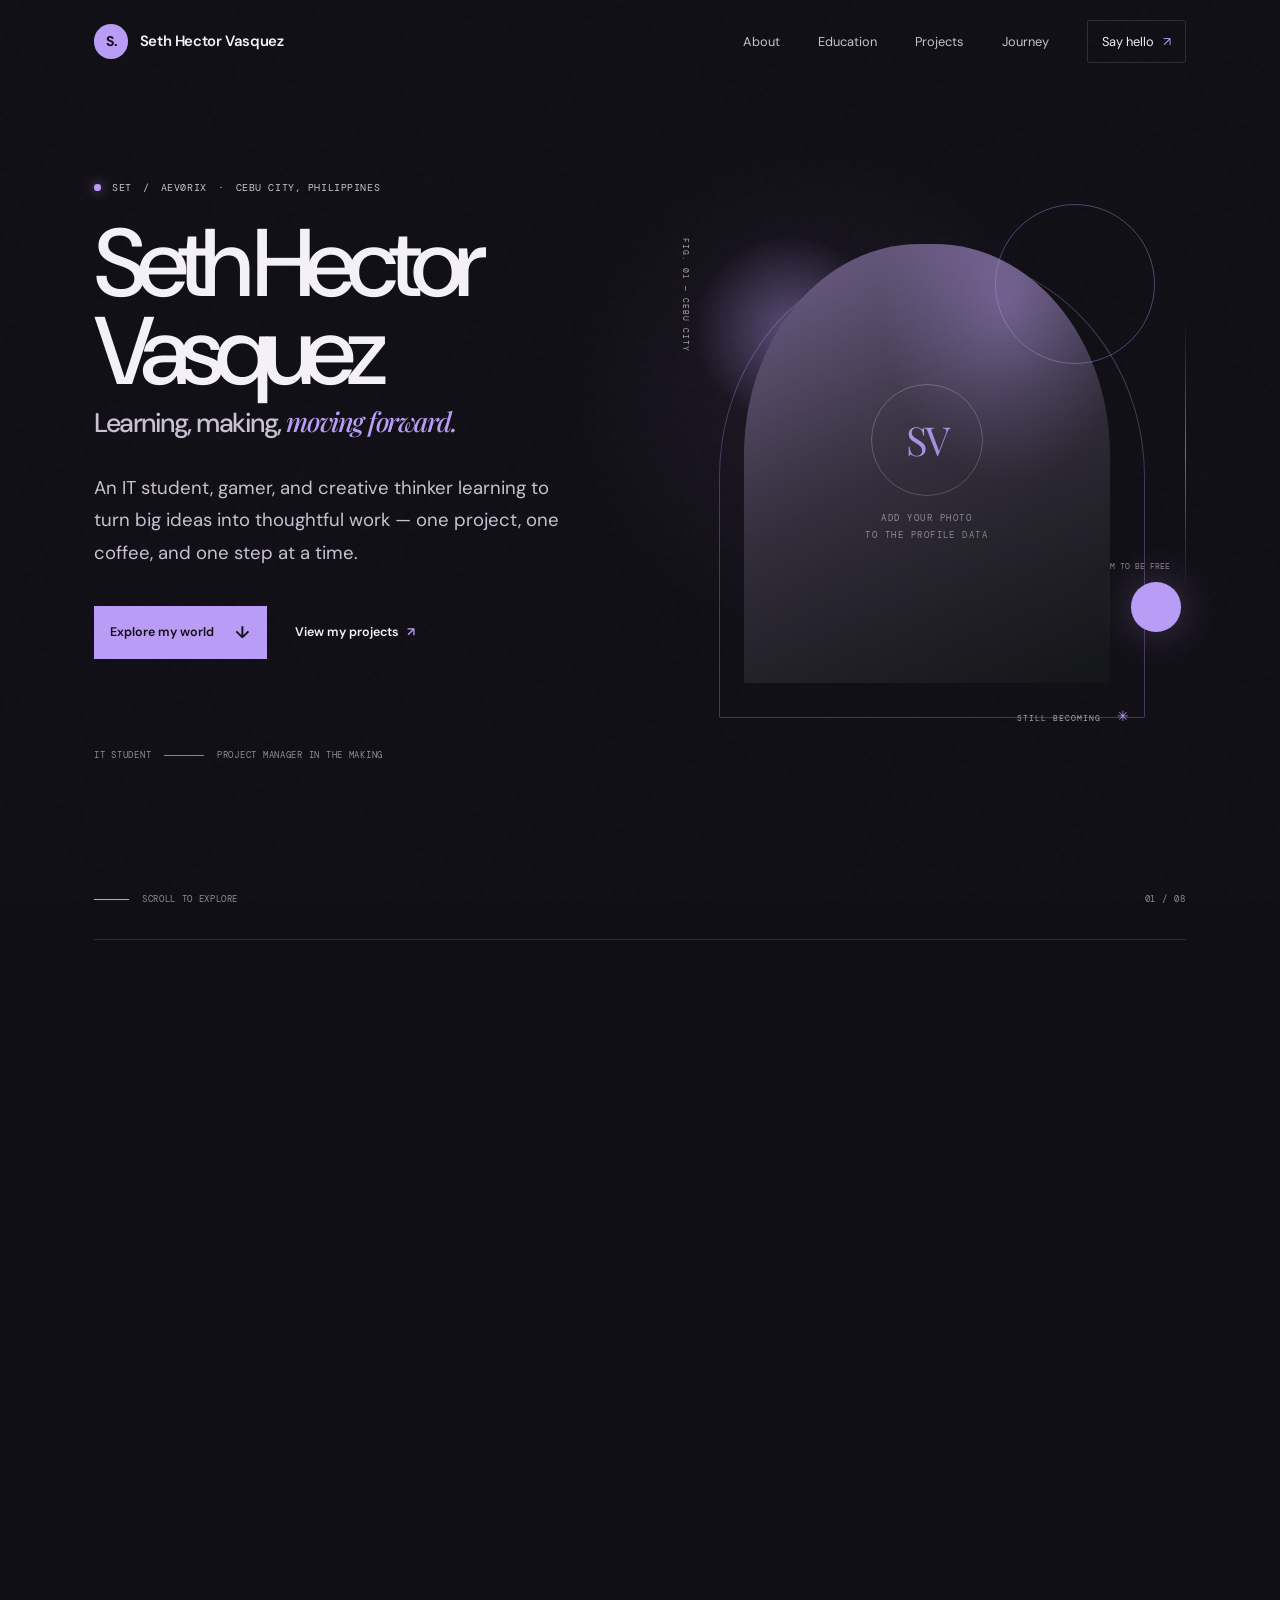
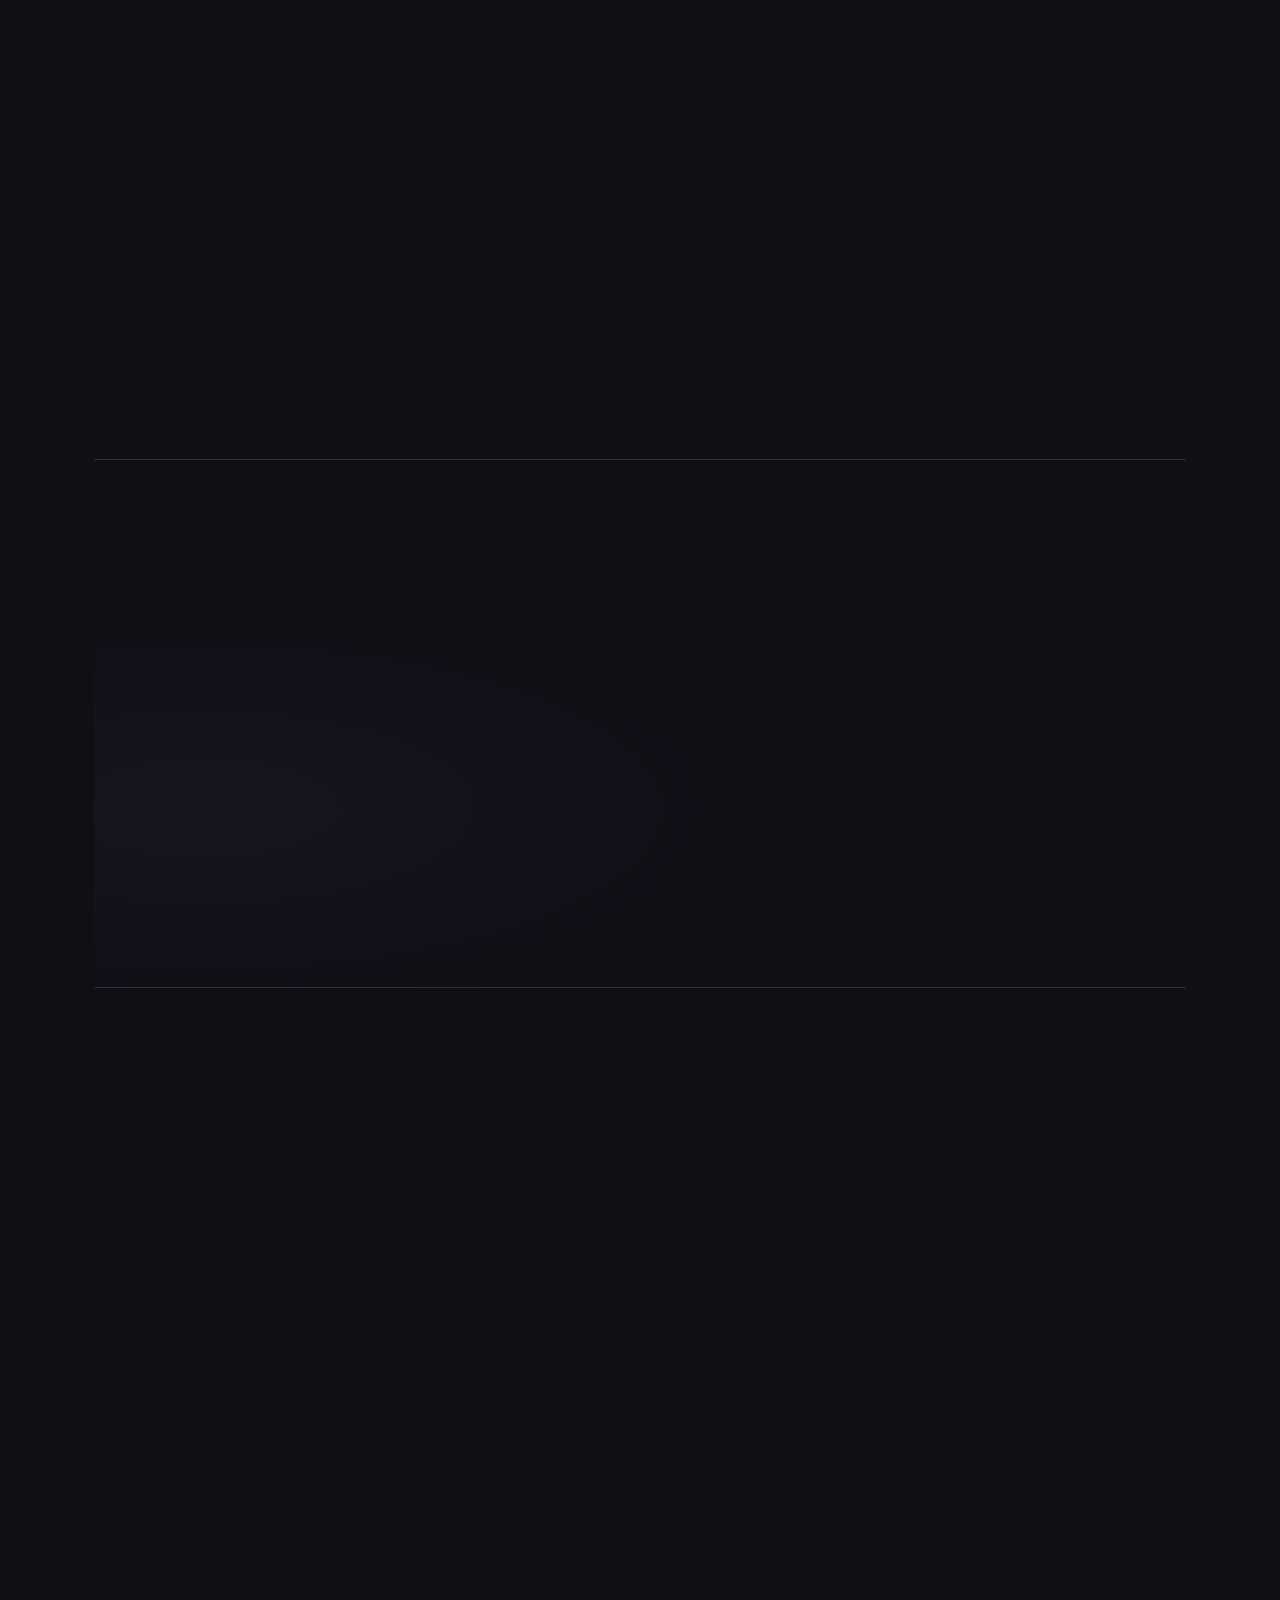
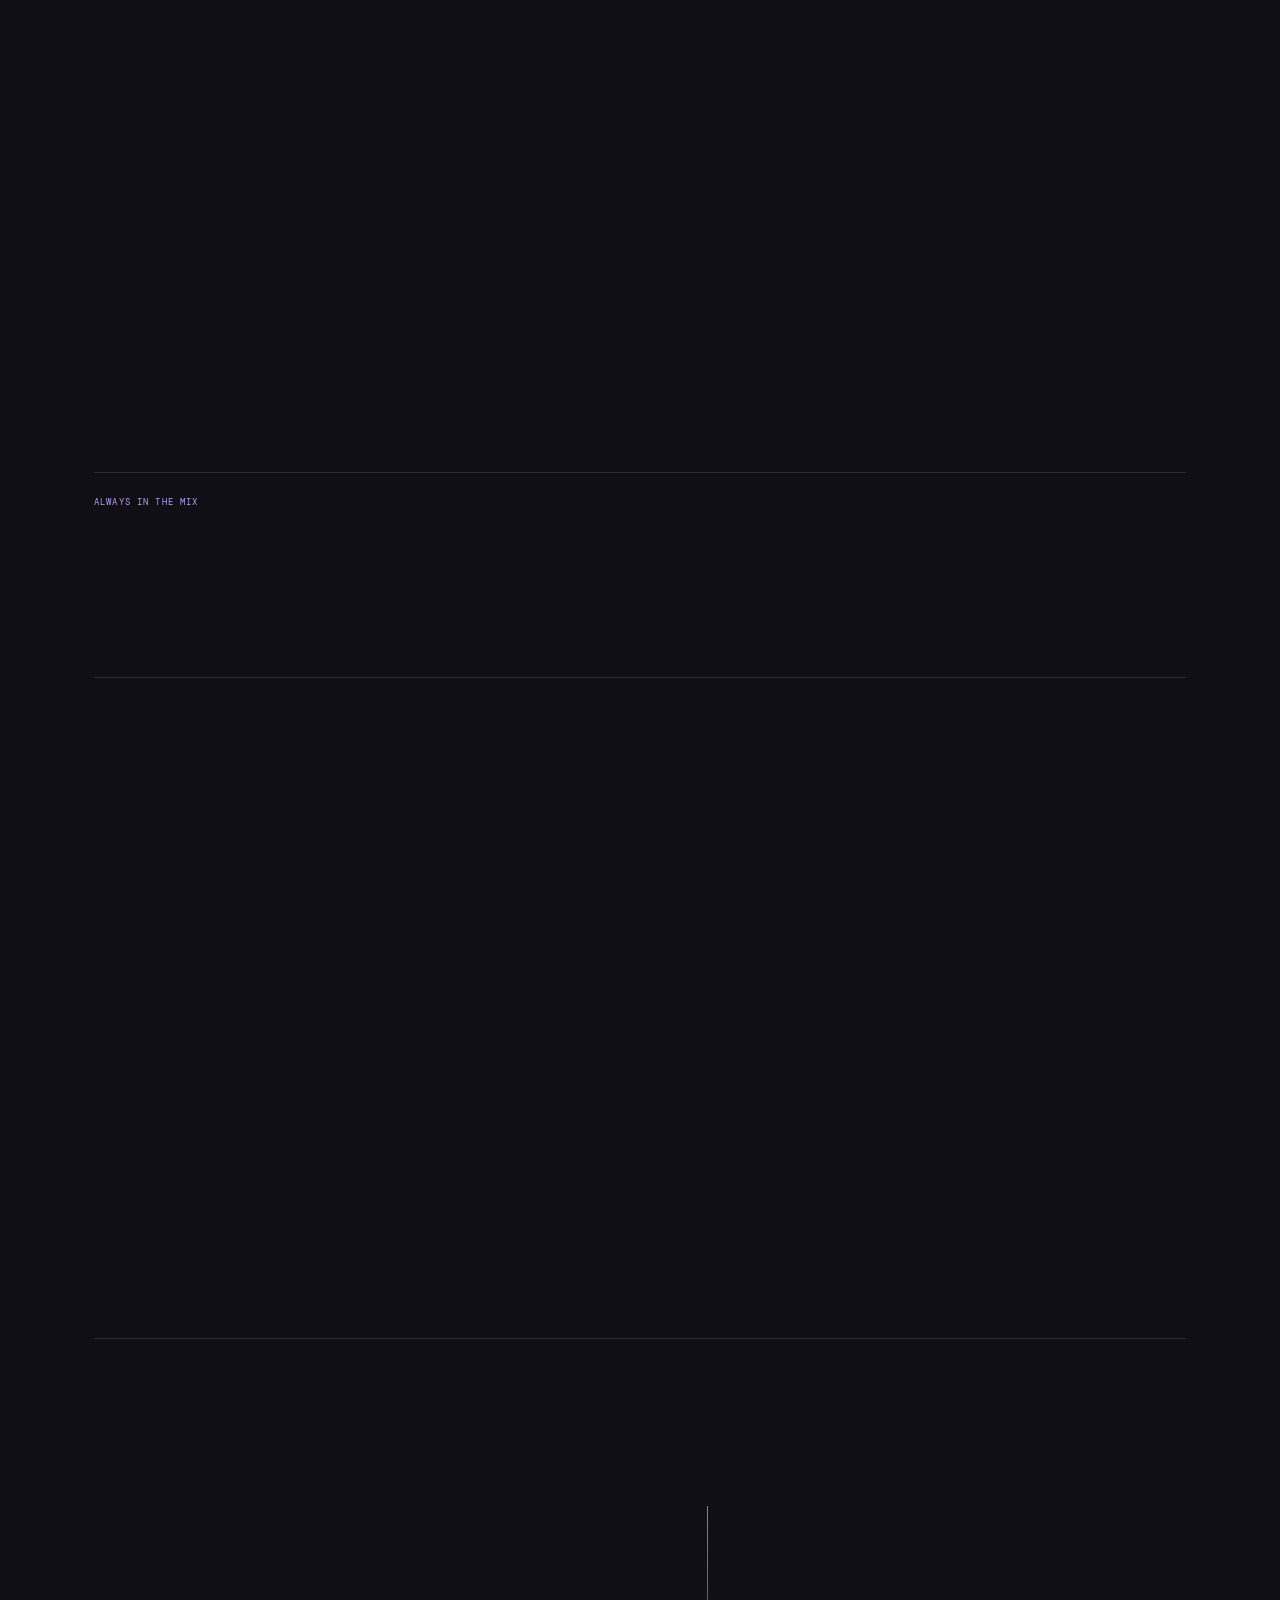
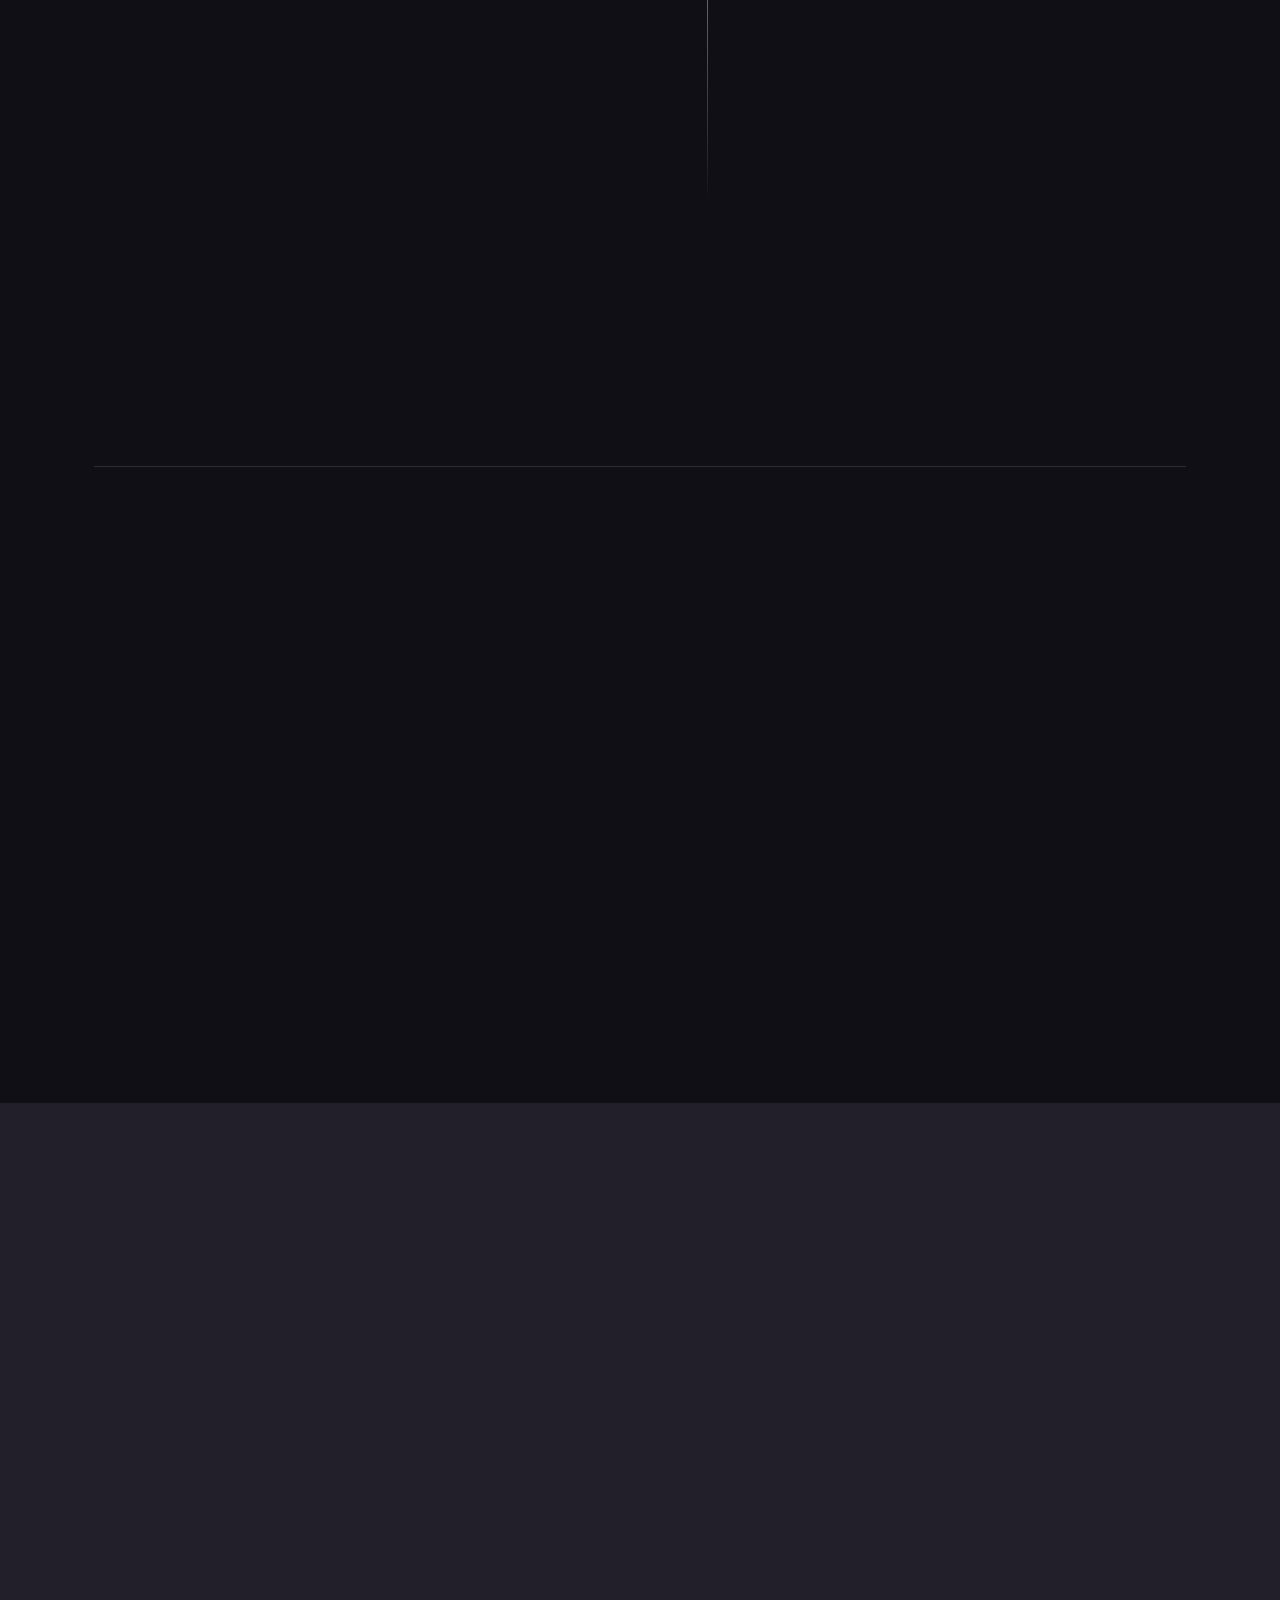
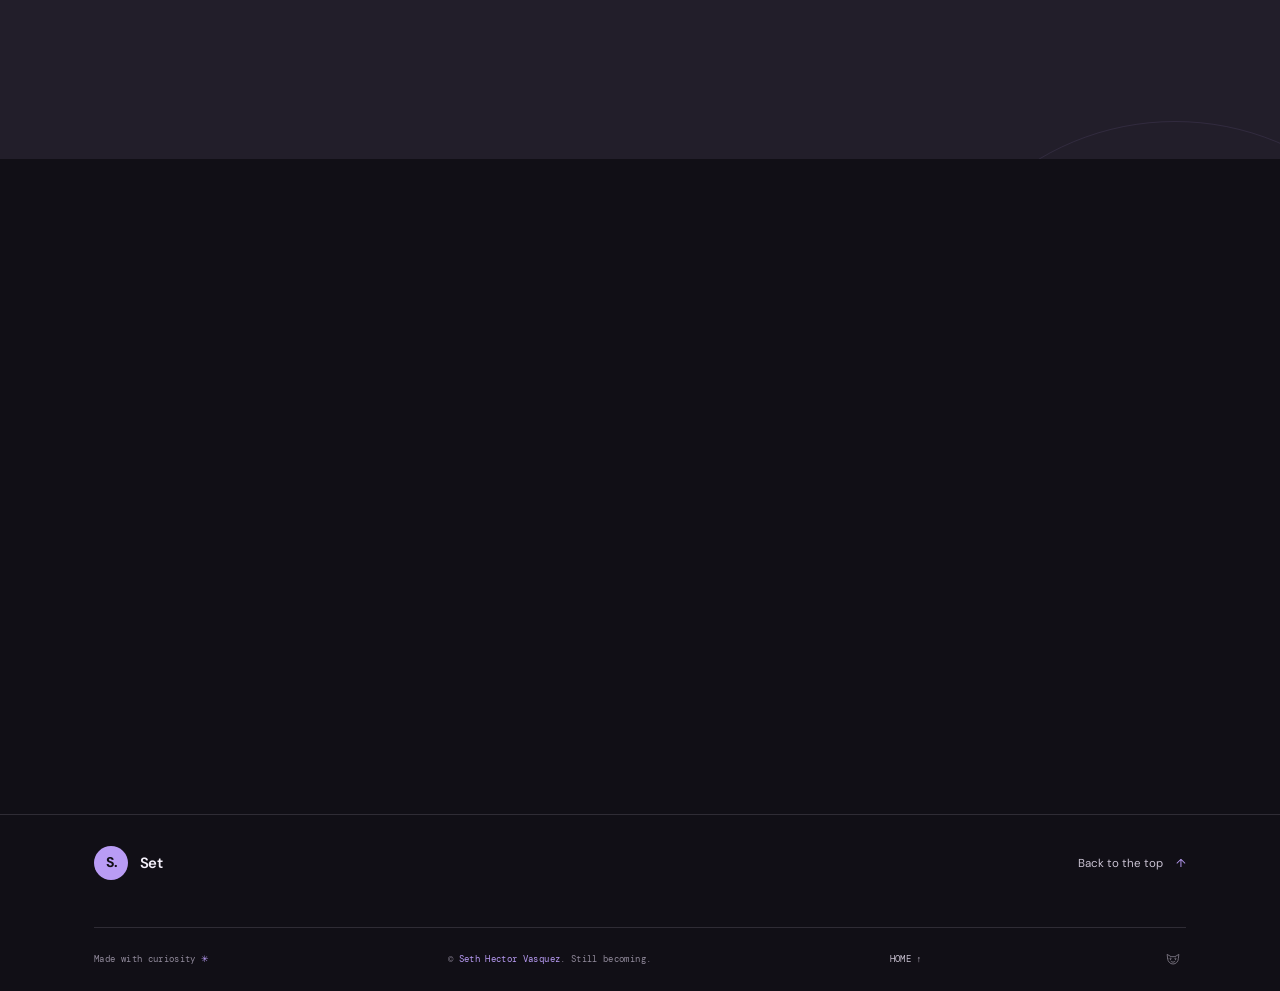
==== index.html @ b312874b "Add files via upload" ====
<!doctype html>
<html lang="en">
  <head>
    <meta charset="UTF-8">
    <meta name="viewport" content="width=device-width, initial-scale=1">
    <meta name="theme-color" content="#110f16">
    <meta name="description" content="Seth Hector Vasquez — Set, also known as Aev0rix. IT student, creative thinker, gamer, and aspiring project manager in Cebu City.">
    <title>Seth Hector Vasquez — Set / Aev0rix</title>
    <link rel="preconnect" href="https://fonts.googleapis.com">
    <link rel="preconnect" href="https://fonts.gstatic.com" crossorigin>
    <link href="https://fonts.googleapis.com/css2?family=DM+Mono:wght@400;500&family=DM+Sans:wght@400;450;500;600;700&family=Playfair+Display:ital,wght@1,500&display=swap" rel="stylesheet">
    <link rel="stylesheet" href="styles.css">
    <script src="scripts/content.js" defer></script>
    <script src="scripts/main.js" defer></script>
  </head>
  <body>
    <a class="skip-link" href="#main">Skip to content</a>
    <div class="scroll-progress" aria-hidden="true"><span id="scroll-progress"></span></div>

    <header class="site-header">
      <a class="wordmark" href="#home" aria-label="Seth Hector Vasquez home"><span class="wordmark-mark">S.</span><span data-profile="name">Seth Hector Vasquez</span></a>
      <button class="menu-toggle" type="button" aria-expanded="false" aria-controls="site-navigation" aria-label="Open navigation">
        <span></span><span></span>
      </button>
      <nav class="site-nav" id="site-navigation" aria-label="Main navigation">
        <a href="#about">About</a>
        <a href="#education">Education</a>
        <a href="#projects">Projects</a>
        <a href="#journey">Journey</a>
        <a class="nav-contact" href="#contact">Say hello <span aria-hidden="true">↗</span></a>
      </nav>
    </header>

    <main id="main">
      <section class="hero section-wrap" id="home" aria-labelledby="hero-title">
        <div class="hero-copy">
          <p class="eyebrow hero-eyebrow"><span class="status-dot"></span> <span data-profile="nickname">Set</span> <span aria-hidden="true">/</span> <span data-profile="alias">Aev0rix</span> <span aria-hidden="true">·</span> <span data-profile="location">Cebu City, Philippines</span></p>
          <h1 id="hero-title" class="hero-title hero-name"><span data-profile="heroFirstLine">Seth Hector</span><span data-profile="heroLastLine">Vasquez</span><span class="hero-title-accent">Learning, making, <i>moving forward.</i></span></h1>
          <p class="hero-intro" data-profile="intro">An IT student, gamer, and creative thinker learning to turn big ideas into thoughtful work — one project, one coffee, and one step at a time.</p>
          <div class="hero-actions">
            <a class="button button-primary" href="#about">Explore my world <span aria-hidden="true">↓</span></a>
            <a class="button button-text" href="#projects">View my projects <span aria-hidden="true">↗</span></a>
          </div>
          <div class="hero-footnote"><span>IT student</span><span class="footnote-line"></span><span>Project manager in the making</span></div>
        </div>
        <div class="hero-art" aria-label="Decorative abstract portrait placeholder" role="img">
          <div class="art-orbit orbit-one"></div>
          <div class="art-orbit orbit-two"></div>
          <div class="art-sun" aria-hidden="true"></div>
          <div class="art-portrait" id="hero-portrait">
            <div class="portrait-placeholder"><span class="portrait-initials" data-profile="initials">SV</span><span>ADD YOUR PHOTO<br>TO THE PROFILE DATA</span></div>
          </div>
          <span class="art-label art-label-top">FIG. 01 — CEBU CITY</span>
          <span class="art-label art-label-bottom">STILL BECOMING <span>✳</span></span>
          <span class="art-coordinate"><span class="sun-symbol" aria-hidden="true">☼</span><br>ROOM TO BE FREE</span>
        </div>
        <a class="scroll-cue" href="#about"><span class="scroll-cue-line"></span><span>Scroll to explore</span></a>
        <span class="hero-index" aria-hidden="true">01 / 08</span>
      </section>

      <section class="about section-wrap section-pad" id="about" aria-labelledby="about-title">
        <div class="section-heading reveal">
          <p class="eyebrow">01 — A little context</p>
          <h2 class="section-title" id="about-title">More than a<br><em>headline.</em></h2>
        </div>
        <div class="about-content reveal">
          <p class="about-lead" data-profile="aboutLead">I’m Set — quiet at first, then probably making a joke once I’m comfortable. I’m imaginative, competitive, straightforward, and still figuring things out as I go.</p>
          <div class="about-columns">
            <p data-profile="aboutBackground">I’ve lived independently for almost seven years. It has taught me that freedom and loneliness can sit side by side, and that patience, self-reliance, and a good friend matter more than I once knew. I try to meet each day with love and appreciate the people I can lean on.</p>
            <p data-profile="aboutValues">Freedom, loyalty, discipline, kindness, and creativity matter to me. I enjoy meaningful experiences, new places and perspectives, and having the room to live life on my own terms.</p>
          </div>
          <div class="motivation-note reveal"><span class="motivation-label">WHAT KEEPS ME GOING</span><p data-profile="motivation">When things get difficult, I think about the people who inspire me and the people who count on me. I want to keep growing into someone my friends can rely on, do some good where I can, and make my mum happy.</p></div>
          <a class="inline-link" href="#journey">The story so far <span aria-hidden="true">↓</span></a>
        </div>
        <div class="about-side-note reveal"><span class="note-star">✳</span><p>Good things happen when you<br>stay curious long enough.</p></div>
      </section>

      <section class="skills section-wrap section-pad" id="skills" aria-labelledby="skills-title">
        <div class="section-heading reveal">
          <p class="eyebrow">02 — Things I work with</p>
          <h2 class="section-title" id="skills-title">A toolkit,<br><em>still growing.</em></h2>
        </div>
        <div class="skills-content">
          <p class="skills-intro reveal">A few things I’ve explored. Nothing ranked, nothing inflated — just an honest snapshot of what belongs in your toolkit.</p>
          <div class="skill-groups" id="skill-groups"></div>
        </div>
      </section>

      <section class="education section-wrap section-pad" id="education" aria-labelledby="education-title">
        <div class="section-heading reveal">
          <p class="eyebrow">03 — Where I’m learning</p>
          <h2 class="section-title" id="education-title">Building a<br><em>foundation.</em></h2>
        </div>
        <div class="education-content reveal">
          <div class="education-card">
            <span class="education-label">CURRENTLY STUDYING</span>
            <h3 data-profile="educationInstitution">University of Cebu — Main Campus</h3>
            <p data-profile="educationProgram">Bachelor of Science in Information Technology</p>
            <div class="education-meta"><span data-profile="educationStatus">Third-year college student</span><span data-profile="educationOrganization">Associate, PSITS Organization</span></div>
          </div>
          <div class="subjects-block"><span class="education-label">CURRENT COURSE SUBJECTS <span>· NOT CERTIFICATIONS</span></span><ul class="subject-list" id="subject-list"></ul></div>
          <div class="career-block">
            <span class="education-label">A FIVE-YEAR VISION, STILL IN PROGRESS</span>
            <p class="career-intro" data-profile="careerGoal">I’m working toward a career in project management while staying curious about investing and business.</p>
            <ul class="future-goals" id="future-goals"></ul>
          </div>
        </div>
      </section>

      <section class="interests section-wrap section-pad" id="interests" aria-labelledby="interests-title">
        <div class="interest-heading reveal">
          <div><p class="eyebrow">04 — Outside the pixels</p><h2 class="section-title" id="interests-title">My other<br><em>little worlds.</em></h2></div>
          <p class="interest-intro">Anime, games, stories, and all the things that make me want to stay up for one more episode — or one more round.</p>
        </div>
        <div class="interest-grid">
          <article class="interest-card interest-card-featured reveal">
            <div class="interest-visual visual-game"><img src="assets/gaming.svg" alt="" loading="lazy"><span class="visual-tag">01 / PLAY</span><span class="visual-caption">One more<br>round.</span></div>
            <div class="interest-card-copy"><h3>Games, then and now</h3><p>I used to play competitively at a pro level. I still love the challenge, the creativity, and the people you meet along the way.</p><span class="interest-arrow" aria-hidden="true">↗</span></div>
          </article>
          <article class="interest-card reveal">
            <div class="interest-visual visual-story"><img src="assets/storytelling.svg" alt="" loading="lazy"><span class="visual-tag">02 / STORY</span><span class="visual-caption">Worlds within<br>worlds.</span></div>
            <div class="interest-card-copy"><h3>Anime & storytelling</h3><p>Characters with heart, big ideas about freedom, and stories I keep thinking about long after the credits.</p><span class="interest-arrow" aria-hidden="true">↗</span></div>
          </article>
          <article class="interest-card reveal">
            <div class="interest-visual visual-tech"><img src="assets/technology.svg" alt="" loading="lazy"><span class="visual-tag">03 / WONDER</span><span class="visual-caption">What's<br>possible?</span></div>
            <div class="interest-card-copy"><h3>Coffee & cafe hopping</h3><p>A good cup, a new corner of the city, and a little room to think. Coffeeholic tendencies included.</p><span class="interest-arrow" aria-hidden="true">↗</span></div>
          </article>
          <article class="interest-card reveal">
            <div class="interest-visual visual-create"><img src="assets/creating.svg" alt="" loading="lazy"><span class="visual-tag">04 / MAKE</span><span class="visual-caption">Make room<br>for ideas.</span></div>
            <div class="interest-card-copy"><h3>Art, tech & everything else</h3><p>Music, movies, sports, cooking, and the creative urge to try something new.</p><span class="interest-arrow" aria-hidden="true">↗</span></div>
          </article>
        </div>
        <div class="interest-extras"><span class="education-label">ALWAYS IN THE MIX</span><div class="interest-tags" id="interest-tags" aria-label="More interests"></div></div>
      </section>

      <section class="projects section-wrap section-pad" id="projects" aria-labelledby="projects-title">
        <div class="projects-heading reveal">
          <div><p class="eyebrow">05 — Things made real</p><h2 class="section-title" id="projects-title">Ideas, made<br><em>real.</em></h2></div>
          <a class="inline-link projects-all-link" href="#contact">Have something in mind? <span aria-hidden="true">↗</span></a>
        </div>
        <div class="project-filters" id="project-filters" aria-label="Filter projects" hidden></div>
        <div class="project-grid" id="project-grid"></div>
        <p class="empty-note reveal" id="projects-empty">The best portfolios are honest. Add a project in <code>scripts/content.js</code> and it’ll show up here.</p>
      </section>

      <section class="journey section-wrap section-pad" id="journey" aria-labelledby="journey-title">
        <div class="journey-heading reveal"><p class="eyebrow">06 — Still unfolding</p><h2 class="section-title" id="journey-title">The path<br><em>so far.</em></h2><p>Not a straight line or a finished story. Just a few things that have shaped who I am, and where I’m heading.</p></div>
        <div class="timeline" id="timeline"></div>
        <p class="empty-note journey-empty reveal" id="journey-empty">Your milestones, studies, and big ideas will live here. Add them in <code>scripts/content.js</code>.</p>
      </section>

      <section class="characters section-wrap section-pad" id="characters" aria-labelledby="characters-title">
        <div class="characters-heading reveal"><p class="eyebrow">07 — Fictional worlds, real values</p><h2 class="section-title" id="characters-title">Stories that<br><em>stay with me.</em></h2><p>They’re fictional characters, not my own story. But the qualities they stand for give me something worth thinking about.</p></div>
        <div class="character-grid" id="character-grid"></div>
      </section>

      <section class="philosophy" id="philosophy" aria-labelledby="philosophy-title">
        <div class="philosophy-inner section-wrap reveal">
          <p class="eyebrow">08 — A thought to carry</p>
          <span class="motto-mark" data-profile="mottoMark">M - VII</span>
          <blockquote id="philosophy-title" data-profile="motto">Focus Through Pain</blockquote>
          <p class="quote-attribution" data-profile="mottoAttribution">A reminder to keep showing up.</p>
          <p class="closing-thought" data-profile="closingThought">“I had strings, but now I’m free. There are no strings on me...”</p>
          <span class="philosophy-star" aria-hidden="true">✳</span>
        </div>
      </section>

      <section class="contact section-wrap section-pad" id="contact" aria-labelledby="contact-title">
        <div class="contact-copy reveal">
          <p class="eyebrow">09 — Your turn</p>
          <h2 class="section-title" id="contact-title">Let’s talk<br><em>things through.</em></h2>
          <p>For a project, a question, or an idea that could use another perspective — I’m always up for a thoughtful conversation.</p>
          <div class="contact-methods" id="contact-methods"></div>
        </div>
        <div class="contact-aside reveal">
          <div class="contact-orbit"><span>OPEN<br>TO IDEAS</span><span class="contact-orbit-star" aria-hidden="true">✳</span></div>
          <div class="social-list" id="social-links" aria-label="Social profiles"></div>
          <p class="social-empty" id="social-empty">Add your social links in <code>scripts/content.js</code>.</p>
        </div>
      </section>
    </main>

    <footer class="site-footer">
      <div class="footer-top section-wrap">
        <a class="wordmark footer-wordmark" href="#home"><span class="wordmark-mark">S.</span><span data-profile="nickname">Set</span></a>
        <a class="back-to-top" href="#home">Back to the top <span aria-hidden="true">↑</span></a>
      </div>
      <div class="footer-socials section-wrap" id="footer-social-links" aria-label="Social profiles"></div>
      <div class="footer-bottom section-wrap"><p>Made with curiosity <span aria-hidden="true">✳</span></p><p>© <span id="current-year"></span> <span data-profile="name">Seth Hector Vasquez</span>. Still becoming.</p><a href="#home">HOME ↑</a><a class="cat-secret" href="cats.html" aria-label="A little surprise" title="Psst..."><svg viewBox="0 0 24 24" aria-hidden="true"><path d="M4 10 3.2 3.5 9 7h6l5.8-3.5L20 10a8 8 0 1 1-16 0Zm4.3 1.2a1 1 0 1 0 0-2 1 1 0 0 0 0 2Zm7.4 0a1 1 0 1 0 0-2 1 1 0 0 0 0 2ZM9 14c1.7 1.8 4.3 1.8 6 0"/></svg></a></div>
    </footer>
  </body>
</html>
---- styles.css ----
:root {
  color-scheme: dark;
  --ink: #110f16;
  --ink-soft: #191620;
  --ink-raised: #221e2a;
  --paper: #f4f0fa;
  --paper-soft: #c8c1d1;
  --muted: #918a9b;
  --line: rgba(235, 225, 249, .14);
  --acid: #b99cf5;
  --acid-dark: #9270d2;
  --serif: "Playfair Display", Georgia, serif;
  --sans: "DM Sans", "Segoe UI", sans-serif;
  --mono: "DM Mono", Consolas, monospace;
  --page-gutter: clamp(1.35rem, 7.35vw, 8.5rem);
  --header-height: 5.25rem;
}

* { box-sizing: border-box; }

html {
  scroll-behavior: smooth;
  scroll-padding-top: calc(var(--header-height) + 1.5rem);
}

body {
  margin: 0;
  background: var(--ink);
  color: var(--paper);
  font-family: var(--sans);
  font-size: 1rem;
  line-height: 1.65;
  -webkit-font-smoothing: antialiased;
  overflow-x: hidden;
}

body::before {
  position: fixed;
  z-index: -1;
  inset: 0;
  background-image: url("data:image/svg+xml,%3Csvg viewBox='0 0 180 180' xmlns='http://www.w3.org/2000/svg'%3E%3Cfilter id='n'%3E%3CfeTurbulence type='fractalNoise' baseFrequency='.86' numOctaves='3' stitchTiles='stitch'/%3E%3C/filter%3E%3Crect width='100%25' height='100%25' filter='url(%23n)' opacity='.16'/%3E%3C/svg%3E");
  opacity: .12;
  content: "";
  pointer-events: none;
}

::selection { background: var(--acid); color: var(--ink); }
a { color: inherit; text-decoration: none; }
button { color: inherit; font: inherit; }
img { display: block; max-width: 100%; }
[hidden] { display: none !important; }

:focus-visible {
  outline: 2px solid var(--acid);
  outline-offset: 5px;
}

.skip-link {
  position: fixed;
  z-index: 30;
  top: .75rem;
  left: .75rem;
  padding: .7rem 1rem;
  transform: translateY(-150%);
  background: var(--acid);
  color: var(--ink);
}

.skip-link:focus { transform: translateY(0); }
.section-wrap { width: min(100% - (var(--page-gutter) * 2), 1440px); margin-inline: auto; }
.section-pad { padding-block: clamp(6.5rem, 13vw, 12rem); }

.scroll-progress {
  position: fixed;
  z-index: 21;
  inset: 0 0 auto;
  height: 2px;
  background: transparent;
  pointer-events: none;
}

.scroll-progress span {
  display: block;
  width: 100%;
  height: 100%;
  transform: scaleX(0);
  transform-origin: left center;
  background: var(--acid);
}

.site-header {
  position: fixed;
  z-index: 20;
  inset: 0 0 auto;
  display: flex;
  height: var(--header-height);
  align-items: center;
  justify-content: space-between;
  padding-inline: var(--page-gutter);
  border-bottom: 1px solid transparent;
  transition: background .3s ease, border-color .3s ease, height .3s ease;
}

.site-header.is-scrolled {
  height: 4.55rem;
  border-color: var(--line);
  background: rgba(16, 17, 15, .88);
  backdrop-filter: blur(16px);
}

.wordmark { display: inline-flex; align-items: center; gap: .7rem; font-size: .93rem; font-weight: 600; letter-spacing: -.025em; }
.wordmark-mark { display: grid; width: 2.15rem; aspect-ratio: 1; place-items: center; border-radius: 50%; background: var(--acid); color: var(--ink); font-size: .88rem; font-weight: 700; letter-spacing: -.08em; }
.site-nav { display: flex; align-items: center; gap: clamp(1.2rem, 3vw, 3.1rem); }
.site-nav a { position: relative; color: var(--paper-soft); font-size: .8rem; transition: color .2s ease; }
.site-nav a:hover, .site-nav a[aria-current="location"] { color: var(--paper); }
.site-nav a:not(.nav-contact)::after { position: absolute; right: 0; bottom: -.45rem; left: 0; height: 1px; transform: scaleX(0); transform-origin: left; background: var(--acid); content: ""; transition: transform .25s ease; }
.site-nav a[aria-current="location"]::after, .site-nav a:not(.nav-contact):hover::after { transform: scaleX(1); }
.site-nav .nav-contact { padding: .62rem .88rem; border: 1px solid var(--line); border-radius: 2px; color: var(--paper); }
.nav-contact span { display: inline-block; padding-left: .35rem; color: var(--acid); transition: transform .2s ease; }
.nav-contact:hover span { transform: translate(2px, -2px); }
.menu-toggle { display: none; }

.hero {
  position: relative;
  display: grid;
  min-height: min(900px, max(760px, 100svh));
  grid-template-columns: 1.07fr .93fr;
  align-items: center;
  padding-top: calc(var(--header-height) + 2rem);
  padding-bottom: 7rem;
}

.hero::before {
  position: absolute;
  top: 12%;
  right: 8%;
  width: 35rem;
  aspect-ratio: 1;
  border-radius: 50%;
  background: radial-gradient(circle, rgba(185, 156, 245, .075), transparent 66%);
  content: "";
  pointer-events: none;
}

.hero-copy { position: relative; z-index: 2; padding-block: 4rem; }
.eyebrow { margin: 0 0 1.55rem; color: var(--acid); font-family: var(--mono); font-size: .65rem; letter-spacing: .14em; line-height: 1.5; text-transform: uppercase; }
.hero-eyebrow { display: flex; align-items: center; gap: .7rem; color: var(--paper-soft); letter-spacing: .055em; animation: rise-in .7s .05s both; }
.status-dot { width: .42rem; aspect-ratio: 1; border-radius: 50%; background: var(--acid); box-shadow: 0 0 12px rgba(185, 156, 245, .7); }
.hero-title { display: flex; flex-direction: column; margin: 0; font-size: clamp(4.8rem, 9.1vw, 9.4rem); font-weight: 500; letter-spacing: -.095em; line-height: .91; }
.hero-title.hero-name { font-size: clamp(4.4rem, 7.5vw, 7.75rem); }
.hero-name .hero-title-accent { max-width: 26rem; font-size: .28em; line-height: 1.25; }
.hero-title > span { animation: rise-in .8s both; }
.hero-title > span:nth-child(1) { animation-delay: .12s; }
.hero-title > span:nth-child(2) { animation-delay: .24s; }
.hero-title > span:nth-child(3) { animation-delay: .36s; }
.hero-title-accent { margin-top: .38em; color: var(--paper-soft); font-size: .39em; letter-spacing: -.055em; }
.hero-title-accent i, .section-title em { color: var(--acid); font-family: var(--serif); font-weight: 500; }
.hero-intro { max-width: 30rem; margin: 2rem 0 0; color: var(--paper-soft); font-size: clamp(1rem, 1.5vw, 1.16rem); line-height: 1.75; animation: rise-in .75s .48s both; }
.hero-actions { display: flex; flex-wrap: wrap; align-items: center; gap: 1.5rem; margin-top: 2.3rem; animation: rise-in .75s .56s both; }
.button { display: inline-flex; min-height: 3.25rem; align-items: center; justify-content: center; gap: 1.3rem; padding: .78rem 1.05rem; font-size: .78rem; font-weight: 600; transition: background .25s ease, color .25s ease, border-color .25s ease, transform .25s ease; }
.button:hover { transform: translateY(-3px); }
.button-primary { background: var(--acid); color: var(--ink); }
.button-primary:hover { background: #d5c5ff; }
.button-primary span { font-size: 1.05rem; transition: transform .2s ease; }
.button-primary:hover span { transform: translate(3px, -2px); }
.button-text { gap: .55rem; padding-inline: .2rem; color: var(--paper); }
.button-text span { color: var(--acid); transition: transform .2s ease; }
.button-text:hover span { transform: translate(3px, -3px); }
.hero-footnote { display: flex; align-items: center; gap: .8rem; margin-top: clamp(3rem, 7vw, 6rem); color: var(--muted); font-family: var(--mono); font-size: .57rem; letter-spacing: .08em; text-transform: uppercase; }
.footnote-line { width: 2.5rem; height: 1px; background: var(--acid-dark); }

.hero-art { position: relative; width: min(100%, 34rem); aspect-ratio: .89; justify-self: end; isolation: isolate; animation: art-appear 1s .2s both; }
.hero-art::before { position: absolute; inset: 12% 8% 7%; border: 1px solid rgba(185, 156, 245, .3); border-radius: 48% 48% 2px 2px; content: ""; }
.hero-art::after { position: absolute; top: 23%; right: 0; width: 1px; height: 48%; background: linear-gradient(transparent, rgba(185, 156, 245, .6), transparent); content: ""; }
.art-portrait { position: absolute; z-index: 2; top: 10%; right: 15%; bottom: 13%; left: 13%; overflow: hidden; border-radius: 48% 48% 1px 1px; background: linear-gradient(150deg, #625475, #393343 48%, #23212a); }
.art-portrait::before { position: absolute; z-index: 1; inset: 0; background: linear-gradient(160deg, rgba(185, 156, 245, .17), transparent 36%, rgba(8, 12, 10, .54)), radial-gradient(ellipse at 72% 13%, rgba(185, 156, 245, .34), transparent 34%); content: ""; }
.portrait-placeholder { position: absolute; inset: 0; display: flex; flex-direction: column; align-items: center; justify-content: center; gap: .9rem; color: rgba(240, 239, 232, .66); font-family: var(--mono); font-size: .58rem; letter-spacing: .16em; line-height: 1.8; text-align: center; }
.portrait-initials { display: grid; width: 7rem; aspect-ratio: 1; place-items: center; border: 1px solid rgba(240, 239, 232, .25); border-radius: 50%; color: var(--acid); font-family: var(--serif); font-size: 2.5rem; letter-spacing: -.08em; }
.portrait-image { width: 100%; height: 100%; object-fit: cover; object-position: center 30%; filter: saturate(.73); }
.art-orbit { position: absolute; z-index: 3; border: 1px solid rgba(185, 156, 245, .38); border-radius: 50%; pointer-events: none; }
.orbit-one { top: 3%; right: 6%; width: 10rem; aspect-ratio: 1; }
.orbit-two { right: 1%; bottom: 22%; width: 3.1rem; aspect-ratio: 1; background: var(--acid); box-shadow: 0 0 40px rgba(185, 156, 245, .3); }
.art-sun { position: absolute; z-index: -1; top: 8%; left: 3%; width: 12rem; aspect-ratio: 1; border-radius: 50%; background: radial-gradient(circle, rgba(185, 156, 245, .4), rgba(185, 156, 245, 0) 70%); }
.art-label { position: absolute; z-index: 4; color: rgba(240, 239, 232, .66); font-family: var(--mono); font-size: .53rem; letter-spacing: .12em; }
.art-label-top { top: 9%; left: 0; writing-mode: vertical-rl; }
.art-label-bottom { right: 11%; bottom: 5%; }
.art-label-bottom span { padding-left: .6rem; color: var(--acid); font-size: .9rem; }
.art-coordinate { position: absolute; right: 3%; bottom: 32%; color: rgba(240, 239, 232, .52); font-family: var(--mono); font-size: .52rem; line-height: 1.8; }
.scroll-cue { position: absolute; bottom: 2rem; left: 0; display: flex; align-items: center; gap: .8rem; color: var(--muted); font-family: var(--mono); font-size: .58rem; letter-spacing: .07em; text-transform: uppercase; }
.scroll-cue-line { width: 2.2rem; height: 1px; background: var(--acid); transform-origin: left; animation: cue-line 2s ease-in-out infinite; }
.hero-index { position: absolute; right: 0; bottom: 2rem; color: var(--muted); font-family: var(--mono); font-size: .57rem; letter-spacing: .1em; }

.about { position: relative; display: grid; grid-template-columns: .82fr 1.18fr; gap: 2rem 6vw; border-top: 1px solid var(--line); }
.section-title { margin: 0; font-size: clamp(3.4rem, 6vw, 6.25rem); font-weight: 500; letter-spacing: -.085em; line-height: .96; }
.section-title em { letter-spacing: -.08em; }
.about-content { padding-top: 3.3rem; }
.about-lead { max-width: 44rem; margin: 0; font-size: clamp(1.5rem, 2.5vw, 2.45rem); font-weight: 450; letter-spacing: -.045em; line-height: 1.36; }
.about-columns { display: grid; grid-template-columns: 1fr 1fr; gap: 2rem; margin-top: 2.1rem; }
.about-columns p, .journey-heading > p:last-child { margin: 0; color: var(--muted); font-size: .91rem; line-height: 1.85; }
.inline-link { display: inline-flex; align-items: center; gap: 1rem; margin-top: 2.3rem; padding-bottom: .45rem; border-bottom: 1px solid rgba(185, 156, 245, .58); color: var(--paper); font-size: .78rem; transition: color .2s ease, gap .2s ease; }
.inline-link span { color: var(--acid); transition: transform .2s ease; }
.inline-link:hover { gap: 1.4rem; color: var(--acid); }
.inline-link:hover span { transform: translateY(3px); }
.about-side-note { grid-column: 2; display: flex; align-items: center; gap: .9rem; margin-top: 1rem; }
.note-star { color: var(--acid); font-size: 1.3rem; }
.about-side-note p { margin: 0; color: var(--muted); font-family: var(--serif); font-size: .86rem; font-style: italic; line-height: 1.5; }
.motivation-note { margin-top: 2.2rem; padding: 1.2rem 1.4rem; border-left: 1px solid var(--acid-dark); background: linear-gradient(90deg, rgba(185, 156, 245, .08), transparent 85%); }
.motivation-label, .education-label { color: var(--acid); font-family: var(--mono); font-size: .59rem; letter-spacing: .12em; }
.motivation-note p { max-width: 42rem; margin: .7rem 0 0; color: var(--paper-soft); font-size: .82rem; line-height: 1.8; }

.skills { display: grid; grid-template-columns: .82fr 1.18fr; gap: 2rem 6vw; border-top: 1px solid var(--line); background: radial-gradient(ellipse at 10% 66%, rgba(185, 156, 245, .045), transparent 43%); }
.skills-content { padding-top: 3.3rem; }
.skills-intro { max-width: 31rem; margin: 0 0 3rem; color: var(--muted); font-size: .9rem; line-height: 1.8; }
.skill-group { display: grid; grid-template-columns: minmax(9rem, .72fr) 1.28fr; gap: 1.5rem; align-items: start; padding-block: 1.3rem; border-top: 1px solid var(--line); }
.skill-group:last-child { border-bottom: 1px solid var(--line); }
.skill-group h3 { display: flex; gap: .7rem; margin: .3rem 0 0; font-size: .88rem; font-weight: 500; }
.skill-index { color: var(--acid); font-family: var(--mono); font-size: .59rem; }
.skill-list { display: flex; flex-wrap: wrap; gap: .55rem; margin: 0; padding: 0; list-style: none; }
.skill-list li { padding: .44rem .72rem; border: 1px solid var(--line); border-radius: 2px; color: var(--paper-soft); font-size: .69rem; transition: border-color .2s ease, color .2s ease, background .2s ease; }
.skill-list li:hover { border-color: var(--acid-dark); background: rgba(185, 156, 245, .08); color: var(--acid); }
.skill-list .skill-placeholder { border-style: dashed; color: var(--muted); font-family: var(--mono); font-size: .6rem; }

.education, .characters { display: grid; grid-template-columns: .82fr 1.18fr; gap: 2rem 6vw; border-top: 1px solid var(--line); }
.education-content { display: grid; gap: 2.2rem; padding-top: 2.9rem; }
.education-card { padding: 1.5rem 1.6rem; border: 1px solid var(--line); background: linear-gradient(140deg, rgba(185, 156, 245, .09), rgba(255, 255, 255, .012) 65%); }
.education-card h3 { margin: .85rem 0 .2rem; font-size: clamp(1.2rem, 2vw, 1.65rem); font-weight: 500; letter-spacing: -.04em; }
.education-card > p { margin: 0; color: var(--paper-soft); font-size: .88rem; }
.education-meta { display: flex; flex-wrap: wrap; gap: .7rem 1.2rem; margin-top: 1.1rem; color: var(--muted); font-family: var(--mono); font-size: .58rem; }
.education-meta span + span::before { margin-right: 1.2rem; color: var(--acid-dark); content: "·"; }
.education-label > span { color: var(--muted); }
.subject-list { display: flex; flex-wrap: wrap; gap: .5rem; margin: .8rem 0 0; padding: 0; list-style: none; }
.subject-list li { padding: .46rem .64rem; border: 1px solid var(--line); color: var(--paper-soft); font-family: var(--mono); font-size: .62rem; }
.career-block { padding-top: 1.5rem; border-top: 1px solid var(--line); }
.career-intro { max-width: 40rem; margin: .8rem 0 1rem; font-size: 1.16rem; letter-spacing: -.025em; line-height: 1.6; }
.future-goals { display: grid; gap: .65rem; margin: 0; padding: 0; list-style: none; }
.future-goals li { position: relative; padding-left: 1.25rem; color: var(--muted); font-size: .76rem; line-height: 1.7; }
.future-goals li::before { position: absolute; left: 0; color: var(--acid); content: "↗"; }

.interests { border-top: 1px solid var(--line); }
.interest-heading, .projects-heading { display: flex; align-items: end; justify-content: space-between; gap: 2rem; margin-bottom: 3.8rem; }
.interest-intro { max-width: 21rem; margin: 0 0 .3rem; color: var(--muted); font-size: .9rem; line-height: 1.8; }
.interest-grid { display: grid; grid-template-columns: 1.16fr .84fr; gap: 4.4rem 2.4rem; }
.interest-card { position: relative; min-width: 0; }
.interest-card-featured { grid-row: span 2; }
.interest-visual { position: relative; overflow: hidden; aspect-ratio: 1.5; background: var(--ink-raised); }
.interest-card-featured .interest-visual { height: calc(100% - 5.1rem); min-height: 25rem; aspect-ratio: auto; }
.interest-visual img { width: 100%; height: 100%; object-fit: cover; transition: transform .7s cubic-bezier(.2, .65, .3, 1), filter .4s ease; }
.interest-card:hover .interest-visual img { transform: scale(1.045); filter: saturate(1.12); }
.interest-visual::after { position: absolute; inset: 0; background: linear-gradient(180deg, rgba(9, 12, 11, .04) 36%, rgba(9, 12, 11, .61)); content: ""; pointer-events: none; }
.visual-tag, .visual-caption { position: absolute; z-index: 1; left: clamp(1rem, 2.5vw, 2rem); }
.visual-tag { top: 1.35rem; color: rgba(240, 239, 232, .82); font-family: var(--mono); font-size: .55rem; letter-spacing: .14em; }
.visual-caption { bottom: 1.25rem; color: var(--paper); font-size: clamp(1.65rem, 3.4vw, 3.3rem); font-weight: 500; letter-spacing: -.065em; line-height: .98; }
.interest-card-copy { position: relative; padding: 1.1rem 2.5rem 0 0; }
.interest-card-copy h3 { margin: 0 0 .38rem; font-size: 1rem; font-weight: 500; letter-spacing: -.02em; }
.interest-card-copy p { max-width: 32rem; margin: 0; color: var(--muted); font-size: .78rem; line-height: 1.7; }
.interest-arrow { position: absolute; top: 1.2rem; right: .35rem; color: var(--acid); transition: transform .25s ease; }
.interest-card:hover .interest-arrow { transform: translate(3px, -3px); }
.interest-extras { display: flex; flex-wrap: wrap; align-items: flex-start; gap: .9rem 2rem; margin-top: 3rem; padding-top: 1.4rem; border-top: 1px solid var(--line); }
.interest-tags { display: flex; flex: 1; flex-wrap: wrap; gap: .55rem; }
.interest-tag { padding: .4rem .68rem; border: 1px solid var(--line); color: var(--paper-soft); font-size: .68rem; transition: color .2s ease, border-color .2s ease, background .2s ease; }
a.interest-tag:hover { border-color: var(--acid-dark); background: rgba(185, 156, 245, .08); color: var(--acid); }

.projects { border-top: 1px solid var(--line); }
.projects-heading { margin-bottom: 2.5rem; }
.projects-all-link { margin-bottom: .5rem; }
.project-filters { display: flex; flex-wrap: wrap; gap: .5rem; margin-bottom: 2rem; }
.filter-button { padding: .5rem .85rem; border: 1px solid var(--line); border-radius: 2px; background: transparent; color: var(--muted); cursor: pointer; font-size: .71rem; transition: background .2s ease, color .2s ease, border-color .2s ease; }
.filter-button:hover, .filter-button.is-active { border-color: var(--acid); background: var(--acid); color: var(--ink); }
.project-grid { display: grid; grid-template-columns: repeat(2, minmax(0, 1fr)); gap: 3rem 1.5rem; }
.project-card { min-width: 0; }
.project-preview { position: relative; display: grid; min-height: 17rem; aspect-ratio: 1.55; overflow: hidden; place-items: center; background: radial-gradient(circle at 73% 20%, rgba(185, 156, 245, .25), transparent 36%), linear-gradient(135deg, #24212c, #393343 55%, #23212a); }
.project-card:nth-child(3n + 2) .project-preview { background: radial-gradient(circle at 30% 27%, rgba(178, 157, 212, .22), transparent 35%), linear-gradient(135deg, #23212b, #393344 58%, #26232e); }
.project-card:nth-child(3n) .project-preview { background: radial-gradient(circle at 70% 25%, rgba(195, 157, 206, .21), transparent 36%), linear-gradient(135deg, #2a232e, #443b4e 58%, #24212b); }
.project-preview img { position: absolute; inset: 0; width: 100%; height: 100%; object-fit: cover; transition: transform .65s ease; }
.project-card:hover .project-preview img { transform: scale(1.04); }
.project-preview-mark { color: rgba(240, 239, 232, .12); font-family: var(--serif); font-size: clamp(7rem, 16vw, 13rem); letter-spacing: -.12em; line-height: 1; }
.project-category { position: absolute; right: 1rem; bottom: 1rem; padding: .35rem .55rem; background: rgba(16, 17, 15, .74); color: var(--acid); font-family: var(--mono); font-size: .56rem; letter-spacing: .08em; text-transform: uppercase; }
.project-copy { padding: 1.2rem .1rem 0; }
.project-copy h3 { margin: 0; font-size: 1.2rem; font-weight: 500; letter-spacing: -.04em; }
.project-copy > p { max-width: 33rem; margin: .5rem 0 0; color: var(--muted); font-size: .82rem; line-height: 1.75; }
.project-tags { display: flex; flex-wrap: wrap; gap: .42rem; margin: .9rem 0 0; padding: 0; list-style: none; }
.project-tags li { color: var(--paper-soft); font-family: var(--mono); font-size: .58rem; }
.project-tags li + li::before { padding-right: .42rem; color: var(--acid-dark); content: "·"; }
.project-links { display: flex; gap: 1.2rem; margin-top: 1rem; }
.project-links a { color: var(--paper-soft); font-size: .7rem; transition: color .2s ease; }
.project-links a:hover { color: var(--acid); }
.empty-note { width: min(100%, 40rem); margin: 2.4rem 0 0; padding: 1rem 1.2rem; border-left: 1px solid var(--acid-dark); color: var(--muted); font-size: .8rem; line-height: 1.8; }
.empty-note code, .contact-hint code, .social-empty code { color: var(--paper-soft); font-family: var(--mono); font-size: .68rem; }

.journey { display: grid; grid-template-columns: .85fr 1.15fr; gap: 2rem 7vw; border-top: 1px solid var(--line); }
.journey-heading > p:last-child { max-width: 19rem; margin-top: 1.5rem; }
.timeline { position: relative; padding-block: .5rem; }
.timeline::before { position: absolute; top: 0; bottom: 0; left: 6.1rem; width: 1px; background: linear-gradient(var(--acid-dark), var(--line) 80%, transparent); content: ""; }
.timeline-entry { position: relative; display: grid; grid-template-columns: 5rem 1.5rem 1fr; gap: 1.1rem; padding: 1.3rem 0 2.4rem; }
.timeline-date { padding-top: .18rem; color: var(--acid); font-family: var(--mono); font-size: .65rem; }
.timeline-marker { position: relative; z-index: 1; display: block; width: .55rem; aspect-ratio: 1; margin: .3rem auto 0; border: 1px solid var(--acid); border-radius: 50%; background: var(--ink); box-shadow: 0 0 12px rgba(185, 156, 245, .2); }
.timeline-kind { color: var(--muted); font-family: var(--mono); font-size: .58rem; letter-spacing: .1em; text-transform: uppercase; }
.timeline-copy h3 { margin: .35rem 0 .45rem; font-size: 1.08rem; font-weight: 500; letter-spacing: -.03em; }
.timeline-copy p { max-width: 29rem; margin: 0; color: var(--muted); font-size: .79rem; line-height: 1.75; }
.journey-empty { grid-column: 2; align-self: start; margin: .5rem 0 0; }

.characters { grid-template-columns: .82fr 1.18fr; align-items: start; }
.characters-heading > p:last-child { max-width: 21rem; margin-top: 1.5rem; color: var(--muted); font-size: .84rem; line-height: 1.8; }
.character-grid { display: grid; grid-template-columns: 1fr 1fr; gap: 1rem; padding-top: 1rem; }
.character-card { position: relative; min-height: 20rem; padding: 1.45rem; border: 1px solid var(--line); background: radial-gradient(ellipse at 100% 0, rgba(185, 156, 245, .11), transparent 55%), var(--ink-soft); }
.character-index { position: absolute; top: 1.35rem; right: 1.35rem; color: var(--acid); font-family: var(--mono); font-size: .62rem; }
.character-series { display: block; margin-bottom: 3rem; color: var(--muted); font-family: var(--mono); font-size: .57rem; letter-spacing: .11em; text-transform: uppercase; }
.character-card h3 { margin: 0; font-size: clamp(1.18rem, 2vw, 1.65rem); font-weight: 500; letter-spacing: -.05em; }
.character-quality { margin: .5rem 0 .9rem; color: var(--acid); font-family: var(--serif); font-size: .97rem; font-style: italic; }
.character-description { margin: 0; color: var(--muted); font-size: .76rem; line-height: 1.8; }

.philosophy { position: relative; overflow: hidden; background: var(--ink-raised); color: var(--paper); }
.philosophy::before, .philosophy::after { position: absolute; width: 25rem; aspect-ratio: 1; border: 1px solid rgba(185, 156, 245, .1); border-radius: 50%; content: ""; pointer-events: none; }
.philosophy::before { top: -65%; left: -9rem; }
.philosophy::after { right: -10rem; bottom: -75%; width: 33rem; }
.philosophy-inner { position: relative; min-height: 31rem; padding-block: clamp(5rem, 10vw, 9rem); }
.philosophy .eyebrow { color: var(--acid); }
.motto-mark { display: inline-block; padding: .42rem .75rem; border: 1px solid rgba(185, 156, 245, .43); color: var(--acid); font-family: var(--mono); font-size: clamp(.75rem, 1.3vw, 1rem); letter-spacing: .24em; }
.philosophy blockquote { position: relative; z-index: 1; max-width: 62rem; margin: 1.3rem 0 .4rem; color: var(--paper); font-size: clamp(2.7rem, 7vw, 7.1rem); font-weight: 500; letter-spacing: -.085em; line-height: .98; }
.quote-attribution { margin: 1.25rem 0 0; color: var(--muted); font-family: var(--mono); font-size: .65rem; letter-spacing: .08em; text-transform: uppercase; }
.closing-thought { max-width: 38rem; margin: clamp(3rem, 7vw, 5.5rem) 0 0; color: var(--paper-soft); font-family: var(--serif); font-size: clamp(1.15rem, 2.2vw, 1.75rem); font-style: italic; line-height: 1.5; }
.philosophy-star { position: absolute; right: 6%; bottom: 20%; color: rgba(185, 156, 245, .12); font-size: clamp(5rem, 11vw, 11rem); animation: slow-turn 30s linear infinite; }

.contact { display: grid; grid-template-columns: 1fr .8fr; gap: 3rem 8vw; align-items: center; }
.contact-copy > p:not(.eyebrow):not(.contact-hint) { max-width: 27rem; margin: 1.5rem 0 0; color: var(--muted); font-size: .9rem; line-height: 1.8; }
.contact-button { margin-top: 1.6rem; }
.contact-placeholder { display: block; margin-top: 1.65rem; color: var(--muted); font-family: var(--mono); font-size: .68rem; }
.contact-hint { margin: .8rem 0 0; color: var(--muted); font-size: .66rem; }
.contact-methods { display: grid; justify-items: start; gap: .75rem; margin-top: 1.7rem; }
.contact-method { display: inline-flex; align-items: center; min-height: 2.8rem; padding: .65rem .9rem; border: 1px solid var(--line); color: var(--paper-soft); font-size: .8rem; transition: border-color .2s ease, color .2s ease, background .2s ease; }
.contact-method:hover { border-color: var(--acid-dark); background: rgba(185, 156, 245, .07); color: var(--acid); }
.contact-email { border-color: var(--acid-dark); color: var(--paper); }
.contact-aside { display: flex; flex-direction: column; align-items: center; }
.contact-orbit { position: relative; display: grid; width: min(16rem, 64vw); aspect-ratio: 1; place-items: center; border: 1px solid rgba(185, 156, 245, .4); border-radius: 50%; color: var(--acid); font-family: var(--mono); font-size: .68rem; letter-spacing: .15em; line-height: 1.7; text-align: center; }
.contact-orbit::before, .contact-orbit::after { position: absolute; inset: 1rem; border: 1px solid rgba(185, 156, 245, .16); border-radius: 50%; content: ""; }
.contact-orbit::after { inset: 2.1rem; }
.contact-orbit-star { position: absolute; top: 7%; right: 7%; display: grid; width: 2rem; aspect-ratio: 1; place-items: center; border-radius: 50%; background: var(--acid); color: var(--ink); }
.social-list { display: flex; flex-wrap: wrap; justify-content: center; gap: .6rem 1.2rem; margin-top: 1.7rem; }
.social-list a { color: var(--paper-soft); font-size: .73rem; transition: color .2s ease; }
.social-list a:hover { color: var(--acid); }
.social-empty { margin: 1.3rem 0 0; color: var(--muted); font-size: .68rem; text-align: center; }
.footer-socials { display: flex; flex-wrap: wrap; gap: .8rem 1.3rem; padding-block: 0 1rem; }
.footer-socials a { color: var(--muted); font-size: .62rem; transition: color .2s ease; }
.footer-socials a:hover { color: var(--acid); }
.sun-symbol { color: var(--acid); font-size: 1.3rem; }

.site-footer { border-top: 1px solid var(--line); }
.footer-top { display: flex; min-height: 6rem; align-items: center; justify-content: space-between; }
.back-to-top { display: inline-flex; align-items: center; gap: .8rem; color: var(--paper-soft); font-size: .72rem; transition: color .2s ease; }
.back-to-top span { color: var(--acid); }
.back-to-top:hover { color: var(--acid); }
.footer-bottom { display: flex; min-height: 4rem; align-items: center; justify-content: space-between; gap: 1rem; border-top: 1px solid var(--line); color: var(--muted); font-family: var(--mono); font-size: .55rem; letter-spacing: .04em; }
.footer-bottom p { margin: 0; }
.footer-bottom p span { color: var(--acid); }
.footer-bottom > a { color: var(--paper-soft); }
.footer-bottom > a:hover { color: var(--acid); }
.cat-secret { display: grid; width: 1.6rem; height: 1.6rem; place-items: center; color: var(--muted); opacity: .52; transition: color .2s ease, opacity .2s ease, transform .2s ease; }
.cat-secret:hover, .cat-secret:focus-visible { transform: rotate(-8deg) scale(1.1); color: var(--acid); opacity: 1; }
.cat-secret svg { width: 1rem; fill: none; stroke: currentColor; stroke-linecap: round; stroke-linejoin: round; stroke-width: 1.5; }

.reveal { opacity: 0; transform: translateY(22px); transition: opacity .7s ease, transform .7s cubic-bezier(.2, .65, .3, 1); }
.reveal.is-visible { opacity: 1; transform: translateY(0); }

@keyframes rise-in { from { opacity: 0; transform: translateY(22px); } to { opacity: 1; transform: translateY(0); } }
@keyframes art-appear { from { opacity: 0; transform: translateY(12px) scale(.98); } to { opacity: 1; transform: translateY(0) scale(1); } }
@keyframes cue-line { 0%, 100% { transform: scaleX(.65); opacity: .65; } 50% { transform: scaleX(1); opacity: 1; } }
@keyframes slow-turn { to { transform: rotate(360deg); } }

@media (min-width: 1500px) {
  .hero-title { font-size: 9.7rem; }
}

@media (max-width: 920px) {
  :root { --page-gutter: clamp(1.5rem, 6vw, 4rem); }
  .hero { min-height: 760px; grid-template-columns: 1.08fr .92fr; }
  .hero-title { font-size: clamp(4.5rem, 10vw, 7rem); }
  .hero-title.hero-name { font-size: clamp(3.8rem, 8.6vw, 6rem); }
  .hero-name .hero-title-accent { font-size: .3em; }
  .hero-art { width: min(100%, 29rem); }
  .art-coordinate { display: none; }
  .about, .skills, .education, .characters { grid-template-columns: .72fr 1.28fr; gap: 2rem 4vw; }
  .skill-group { grid-template-columns: 1fr; gap: .8rem; }
}

@media (max-width: 700px) {
  :root { --header-height: 4.5rem; --page-gutter: 1.45rem; }
  html { scroll-padding-top: 4rem; }
  .site-header { height: var(--header-height); }
  .site-header.is-scrolled { height: 4.15rem; }
  .wordmark { font-size: .85rem; }
  .menu-toggle { position: relative; z-index: 2; display: flex; width: 2.8rem; height: 2.8rem; flex-direction: column; align-items: center; justify-content: center; gap: .38rem; border: 1px solid var(--line); border-radius: 50%; background: var(--ink); cursor: pointer; }
  .menu-toggle span { width: 1rem; height: 1px; background: var(--paper); transition: transform .25s ease; }
  .menu-toggle[aria-expanded="true"] span:first-child { transform: translateY(3px) rotate(45deg); }
  .menu-toggle[aria-expanded="true"] span:last-child { transform: translateY(-4px) rotate(-45deg); }
  .site-nav { position: absolute; top: 0; right: 0; left: 0; display: flex; min-height: 100svh; flex-direction: column; align-items: stretch; justify-content: center; gap: 0; padding: 6rem var(--page-gutter) 4rem; transform: translateY(-8px); background: rgba(16, 17, 15, .98); opacity: 0; visibility: hidden; transition: opacity .25s ease, transform .25s ease, visibility .25s; }
  .site-nav.is-open { transform: translateY(0); opacity: 1; visibility: visible; }
  .site-nav a { padding: .9rem 0; border-bottom: 1px solid var(--line); color: var(--paper); font-size: 1.3rem; letter-spacing: -.04em; }
  .site-nav a:not(.nav-contact)::after { display: none; }
  .site-nav .nav-contact { margin-top: 1.5rem; padding: .85rem 1rem; border-color: var(--acid-dark); font-size: .95rem; text-align: center; }
  body.menu-open { overflow: hidden; }
  .hero { min-height: auto; grid-template-columns: 1fr; gap: 2rem; padding-top: calc(var(--header-height) + 4rem); padding-bottom: 7rem; }
  .hero-copy { padding-block: 0; }
  .hero-title { font-size: clamp(4.55rem, 16.5vw, 7.2rem); }
  .hero-title.hero-name { font-size: clamp(3.7rem, 13.2vw, 5.6rem); }
  .hero-title-accent { font-size: .37em; }
  .hero-name .hero-title-accent { max-width: 19rem; font-size: .28em; }
  .hero-intro { max-width: 28rem; margin-top: 1.5rem; font-size: .98rem; }
  .hero-actions { gap: 1.1rem; margin-top: 1.7rem; }
  .hero-footnote { margin-top: 2.5rem; font-size: .52rem; }
  .hero-art { width: min(79%, 26rem); justify-self: center; margin: .3rem auto 0; }
  .hero-art::before { inset: 9% 7% 8%; }
  .art-portrait { inset: 8% 12% 12%; }
  .orbit-one { width: 7rem; }
  .orbit-two { right: -1%; bottom: 19%; width: 2.3rem; }
  .art-label-top { top: 7%; font-size: .47rem; }
  .art-label-bottom { right: 5%; bottom: 2%; font-size: .47rem; }
  .scroll-cue { bottom: 1.5rem; }
  .hero-index { right: 0; bottom: 1.5rem; }
  .section-pad { padding-block: 6.5rem; }
  .about, .skills, .education, .characters, .journey, .contact { grid-template-columns: 1fr; gap: 2rem; }
  .section-title { font-size: clamp(3.8rem, 13vw, 5.6rem); }
  .about-content, .skills-content, .education-content { padding-top: .5rem; }
  .about-lead { font-size: clamp(1.45rem, 6vw, 2rem); }
  .about-columns { gap: 1.2rem; }
  .about-columns p { font-size: .82rem; }
  .about-side-note { grid-column: 1; margin-top: .4rem; }
  .skills-intro { margin-bottom: 2rem; }
  .education-content { gap: 1.8rem; }
  .education-card { padding: 1.2rem; }
  .education-meta { flex-direction: column; gap: .4rem; }
  .education-meta span + span::before { margin-right: .5rem; }
  .career-intro { font-size: 1.05rem; }
  .skill-group { grid-template-columns: minmax(7.5rem, .8fr) 1.2fr; gap: .8rem; }
  .skill-group h3 { font-size: .78rem; }
  .skill-list { gap: .4rem; }
  .skill-list li { padding: .38rem .55rem; font-size: .65rem; }
  .interest-heading, .projects-heading { align-items: start; flex-direction: column; gap: 1.5rem; margin-bottom: 2.5rem; }
  .interest-intro { max-width: 25rem; }
  .interest-grid { grid-template-columns: 1fr 1fr; gap: 2.8rem 1rem; }
  .interest-card-featured { grid-column: 1 / -1; grid-row: auto; }
  .interest-card-featured .interest-visual { width: 100%; min-height: 0; aspect-ratio: 1.45; }
  .interest-visual { aspect-ratio: .94; }
  .visual-caption { left: .85rem; font-size: clamp(1.4rem, 5vw, 2.4rem); }
  .visual-tag { left: .85rem; font-size: .49rem; }
  .interest-card-copy { padding: .85rem 1.5rem 0 0; }
  .interest-card-copy h3 { font-size: .87rem; }
  .interest-card-copy p { font-size: .7rem; }
  .interest-arrow { top: .95rem; right: .1rem; }
  .projects-all-link { margin-top: -.5rem; }
  .project-grid { grid-template-columns: 1fr; gap: 2.5rem; }
  .project-preview { min-height: 0; }
  .project-preview-mark { font-size: 10rem; }
  .journey-heading > p:last-child { margin-top: -.5rem; }
  .characters-heading > p:last-child { margin-top: -.4rem; }
  .character-grid { grid-template-columns: 1fr; gap: .8rem; padding-top: 0; }
  .character-card { min-height: 0; padding: 1.3rem; }
  .character-series { margin-bottom: 1.6rem; }
  .character-description { max-width: 34rem; }
  .timeline { padding-top: 0; }
  .timeline::before { left: 4.75rem; }
  .timeline-entry { grid-template-columns: 3.8rem 1.35rem 1fr; gap: .8rem; padding-bottom: 1.8rem; }
  .timeline-date { font-size: .58rem; }
  .timeline-copy h3 { font-size: .98rem; }
  .timeline-copy p { font-size: .75rem; }
  .journey-empty { grid-column: 1; margin-top: -1rem; }
  .philosophy-inner { min-height: 25rem; padding-block: 5.5rem; }
  .philosophy blockquote { margin-top: 1.2rem; font-size: clamp(2.9rem, 10vw, 5.4rem); }
  .closing-thought { max-width: 25rem; }
  .philosophy-star { right: 2%; bottom: 9%; font-size: 5rem; }
  .contact { gap: 3.5rem; }
  .contact-aside { align-items: flex-start; }
  .contact-orbit { width: min(13rem, 65vw); align-self: center; }
  .social-list { justify-content: flex-start; margin-top: 1.4rem; }
  .social-empty { text-align: left; }
  .footer-top { min-height: 5.5rem; }
  .footer-socials { gap: .65rem 1rem; padding-bottom: 1rem; }
  .footer-bottom { min-height: 5rem; flex-wrap: wrap; gap: .3rem 1rem; padding-block: .85rem; font-size: .5rem; }
}

@media (max-width: 390px) {
  :root { --page-gutter: 1.15rem; }
  .hero-title { font-size: 4.35rem; }
  .hero-actions { align-items: flex-start; flex-direction: column; gap: .8rem; }
  .hero-footnote { gap: .5rem; font-size: .46rem; }
  .footnote-line { width: 1.3rem; }
  .about-columns { grid-template-columns: 1fr; gap: .85rem; }
  .skill-group { grid-template-columns: 1fr; gap: .65rem; }
  .interest-grid { gap: 2.4rem .8rem; }
  .interest-visual { aspect-ratio: .8; }
  .interest-card-copy p { font-size: .67rem; }
  .footer-bottom { justify-content: flex-start; }
  .footer-bottom > a { margin-left: auto; }
}

@media (prefers-reduced-motion: reduce) {
  *, *::before, *::after {
    scroll-behavior: auto !important;
    animation-duration: .01ms !important;
    animation-iteration-count: 1 !important;
    transition-duration: .01ms !important;
  }

  .reveal { opacity: 1; transform: none; }
  .hero-eyebrow, .hero-title > span, .hero-intro, .hero-actions, .hero-art { animation-delay: 0s !important; }
}
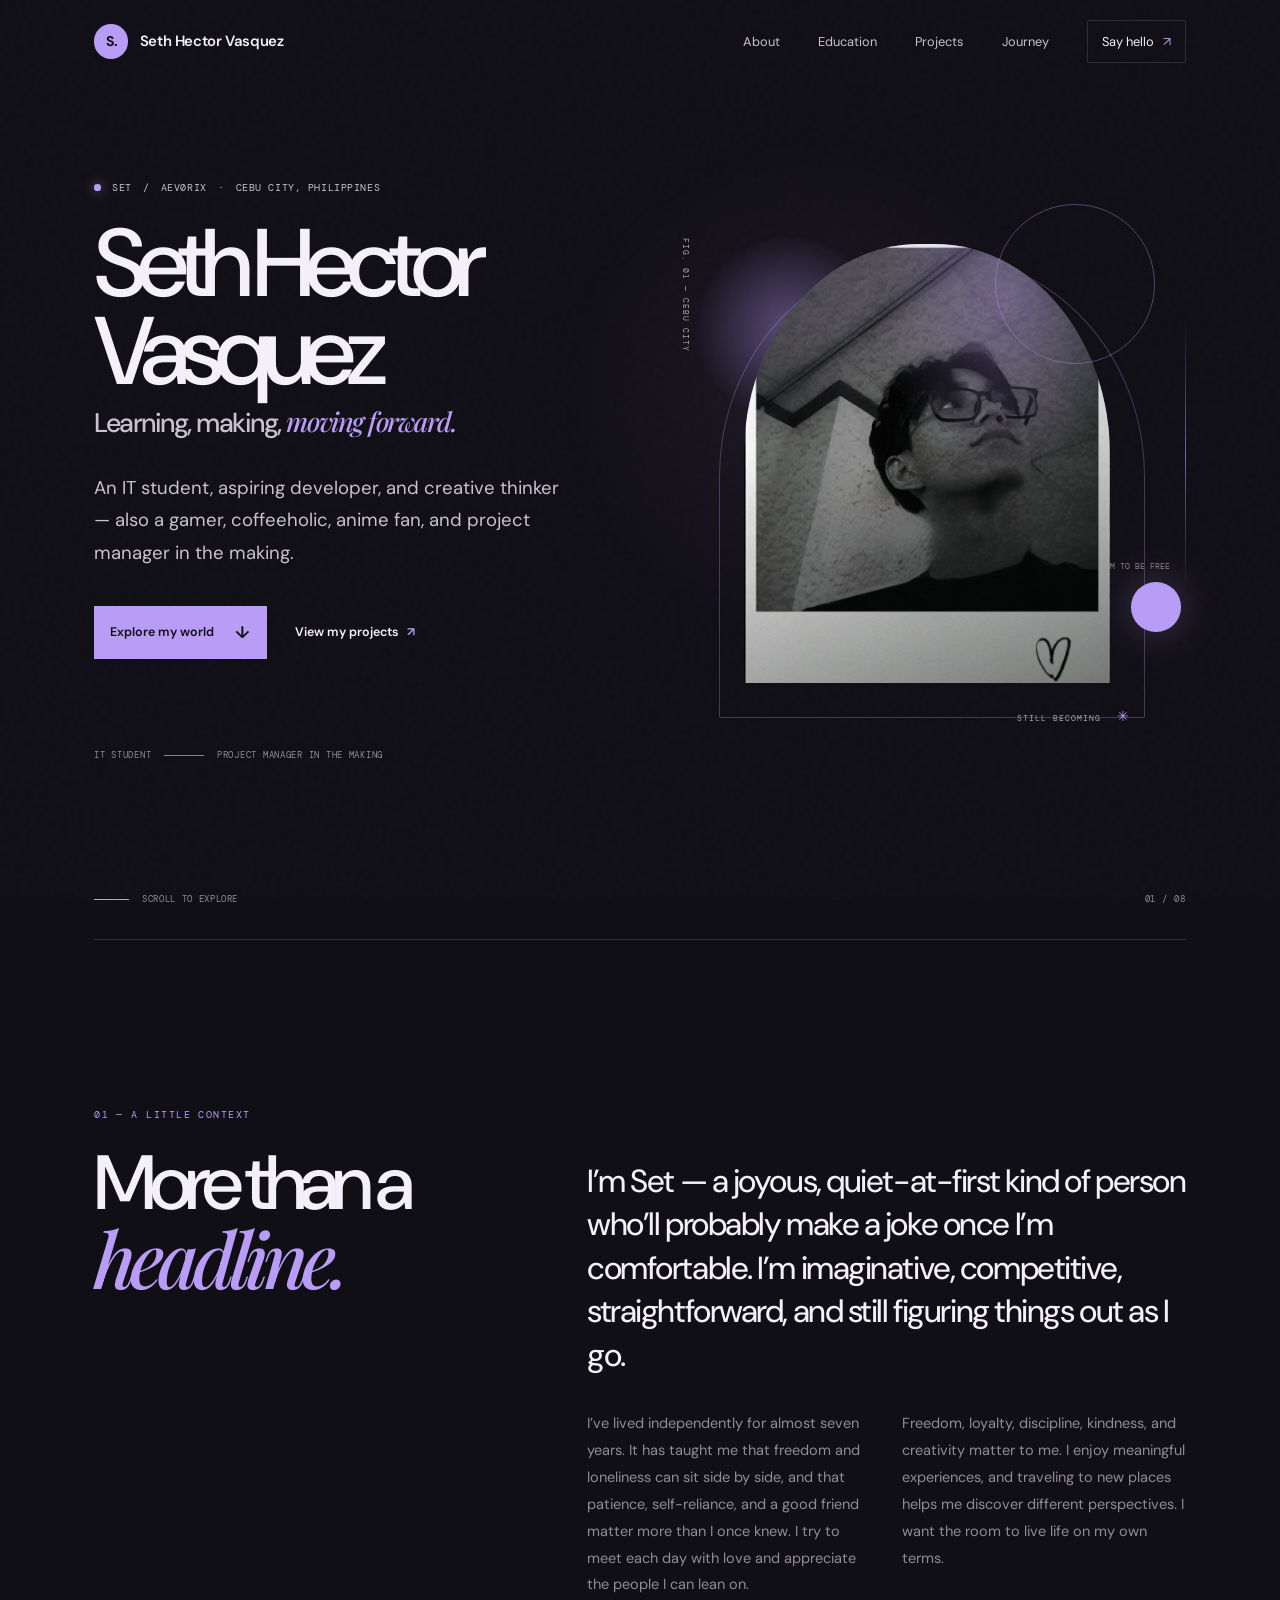
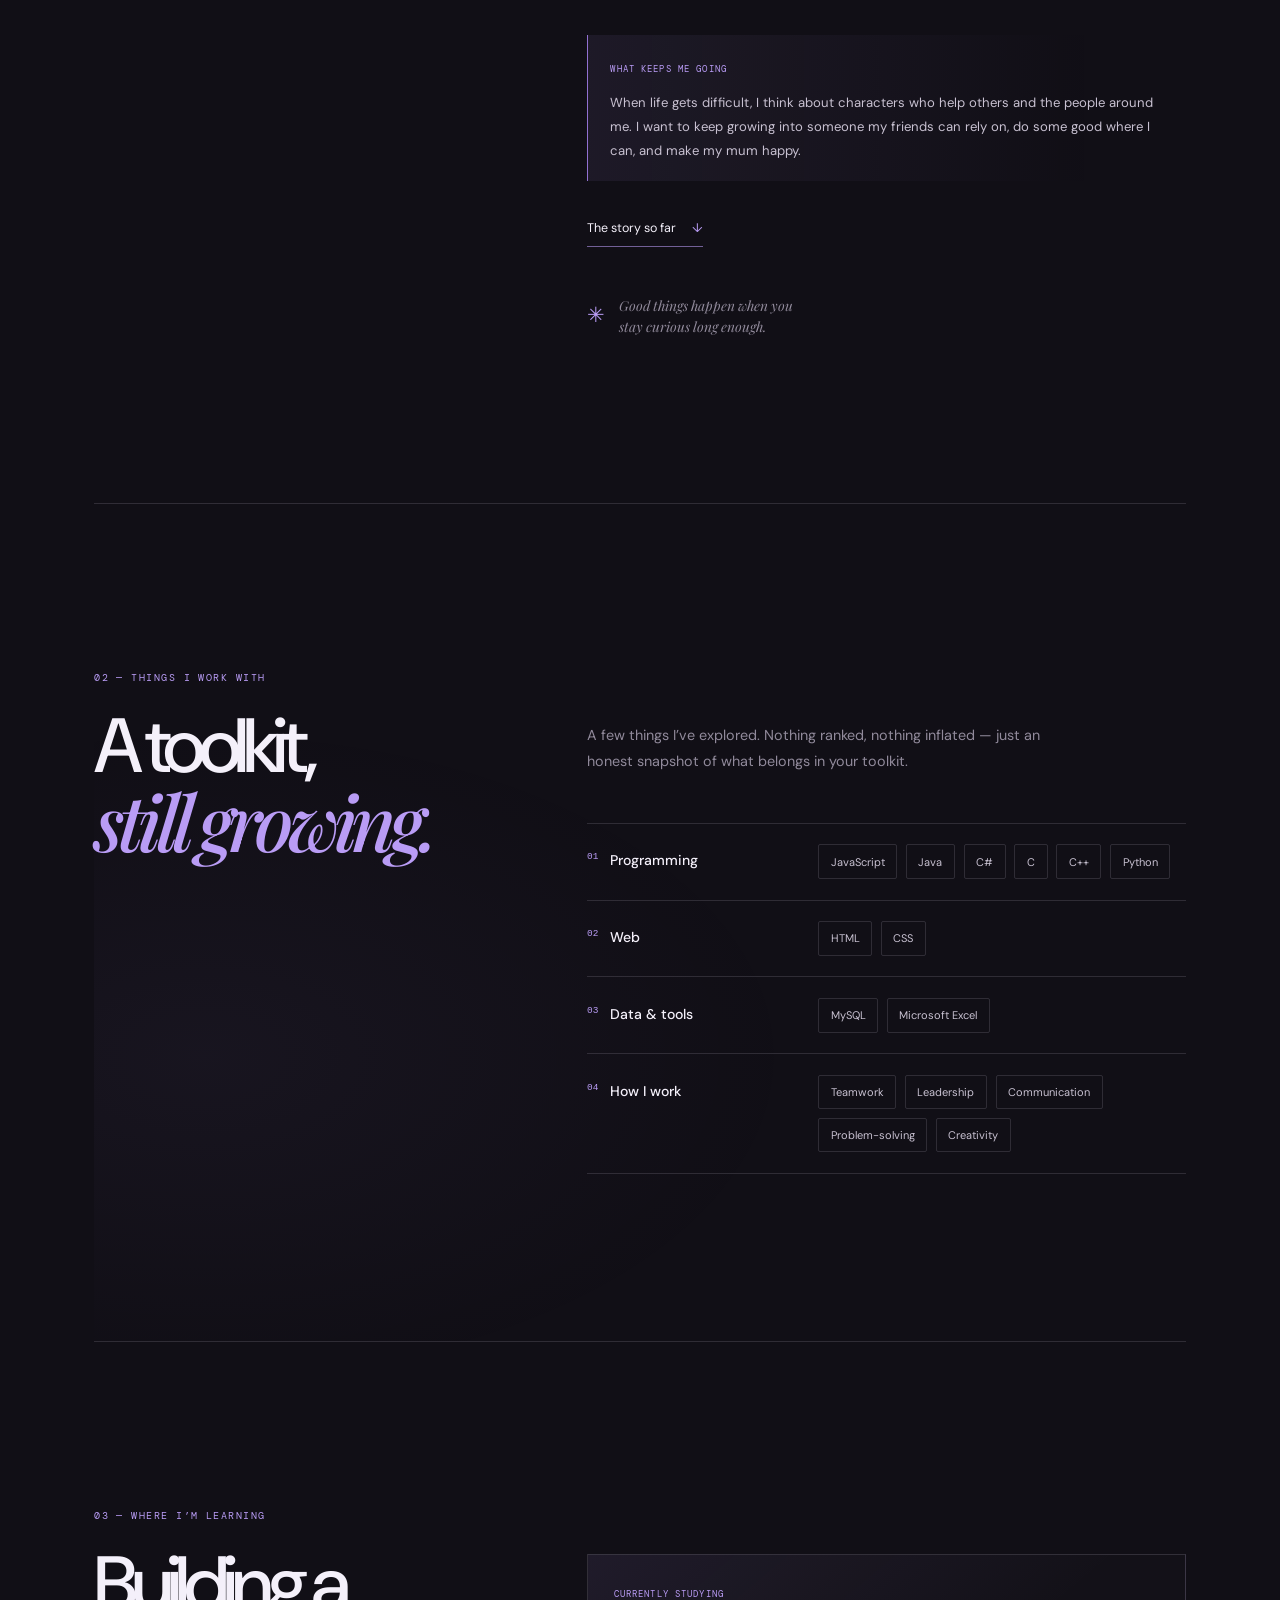
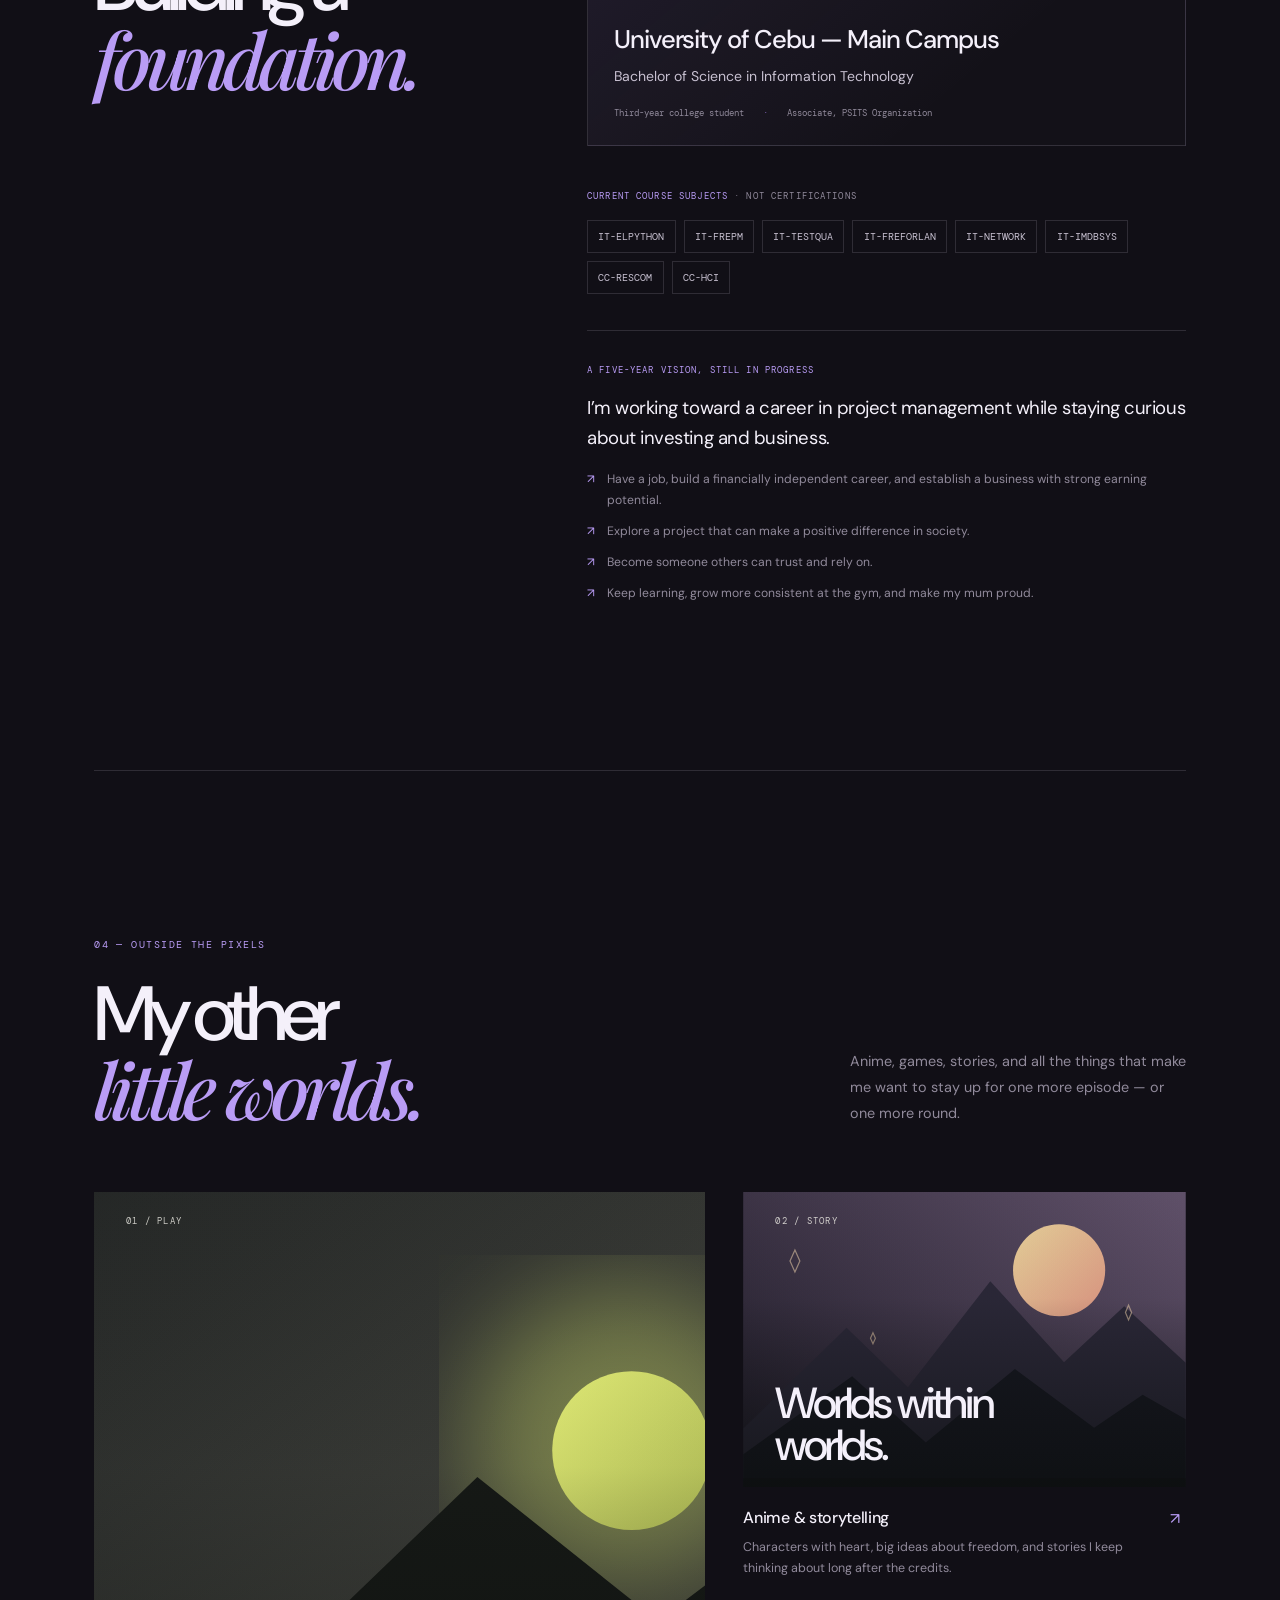
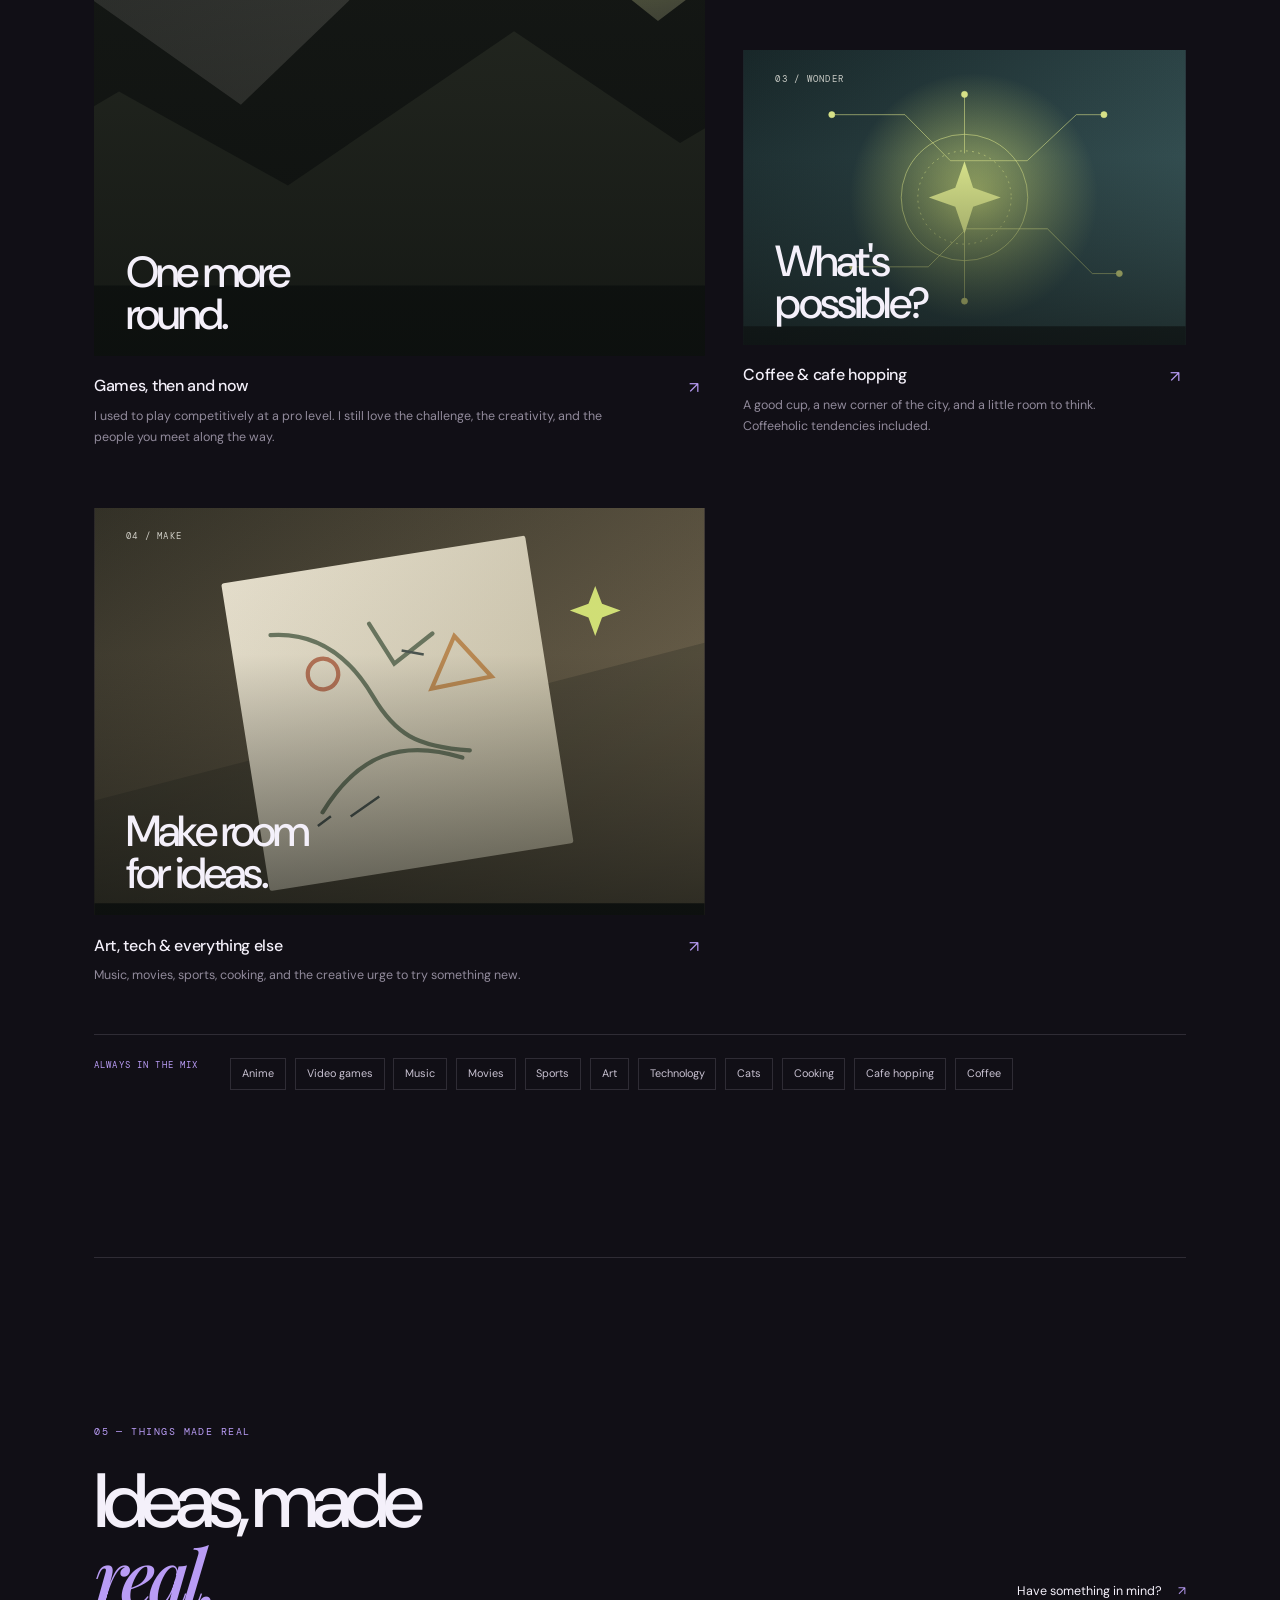
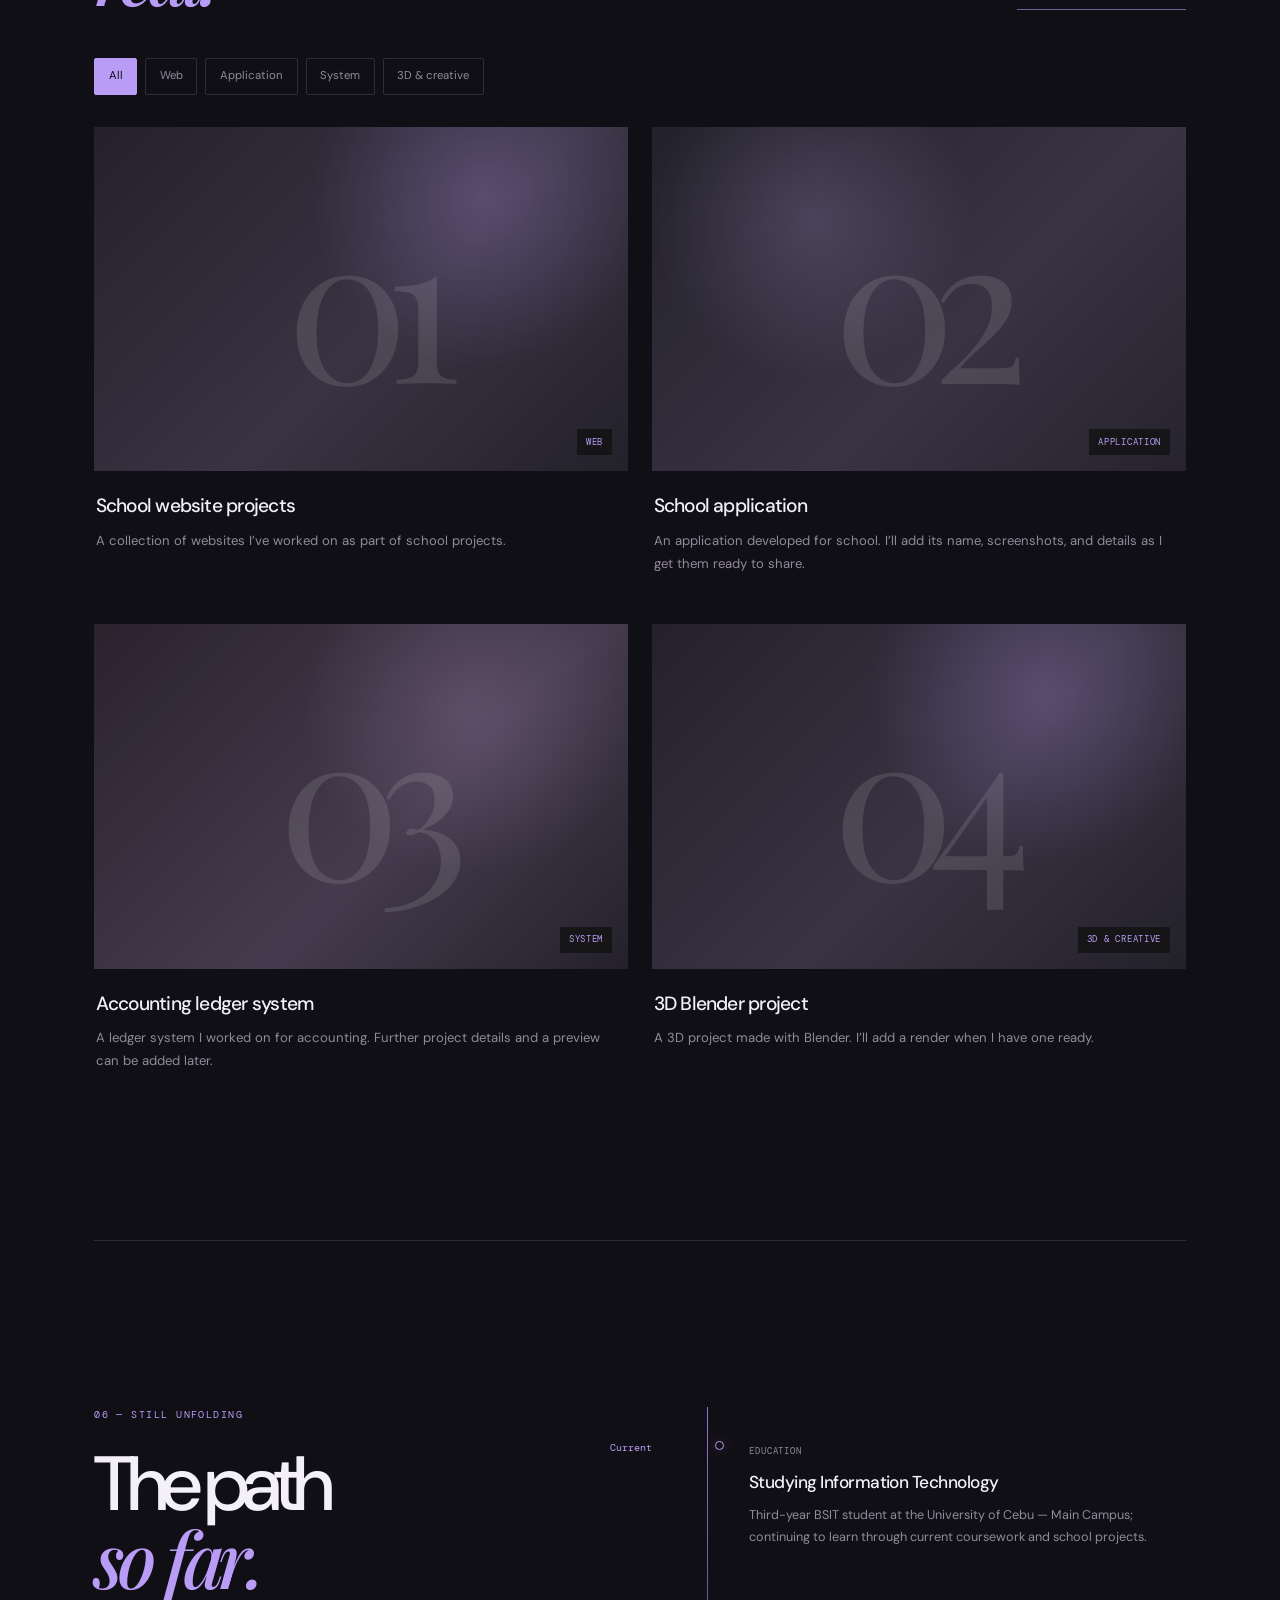
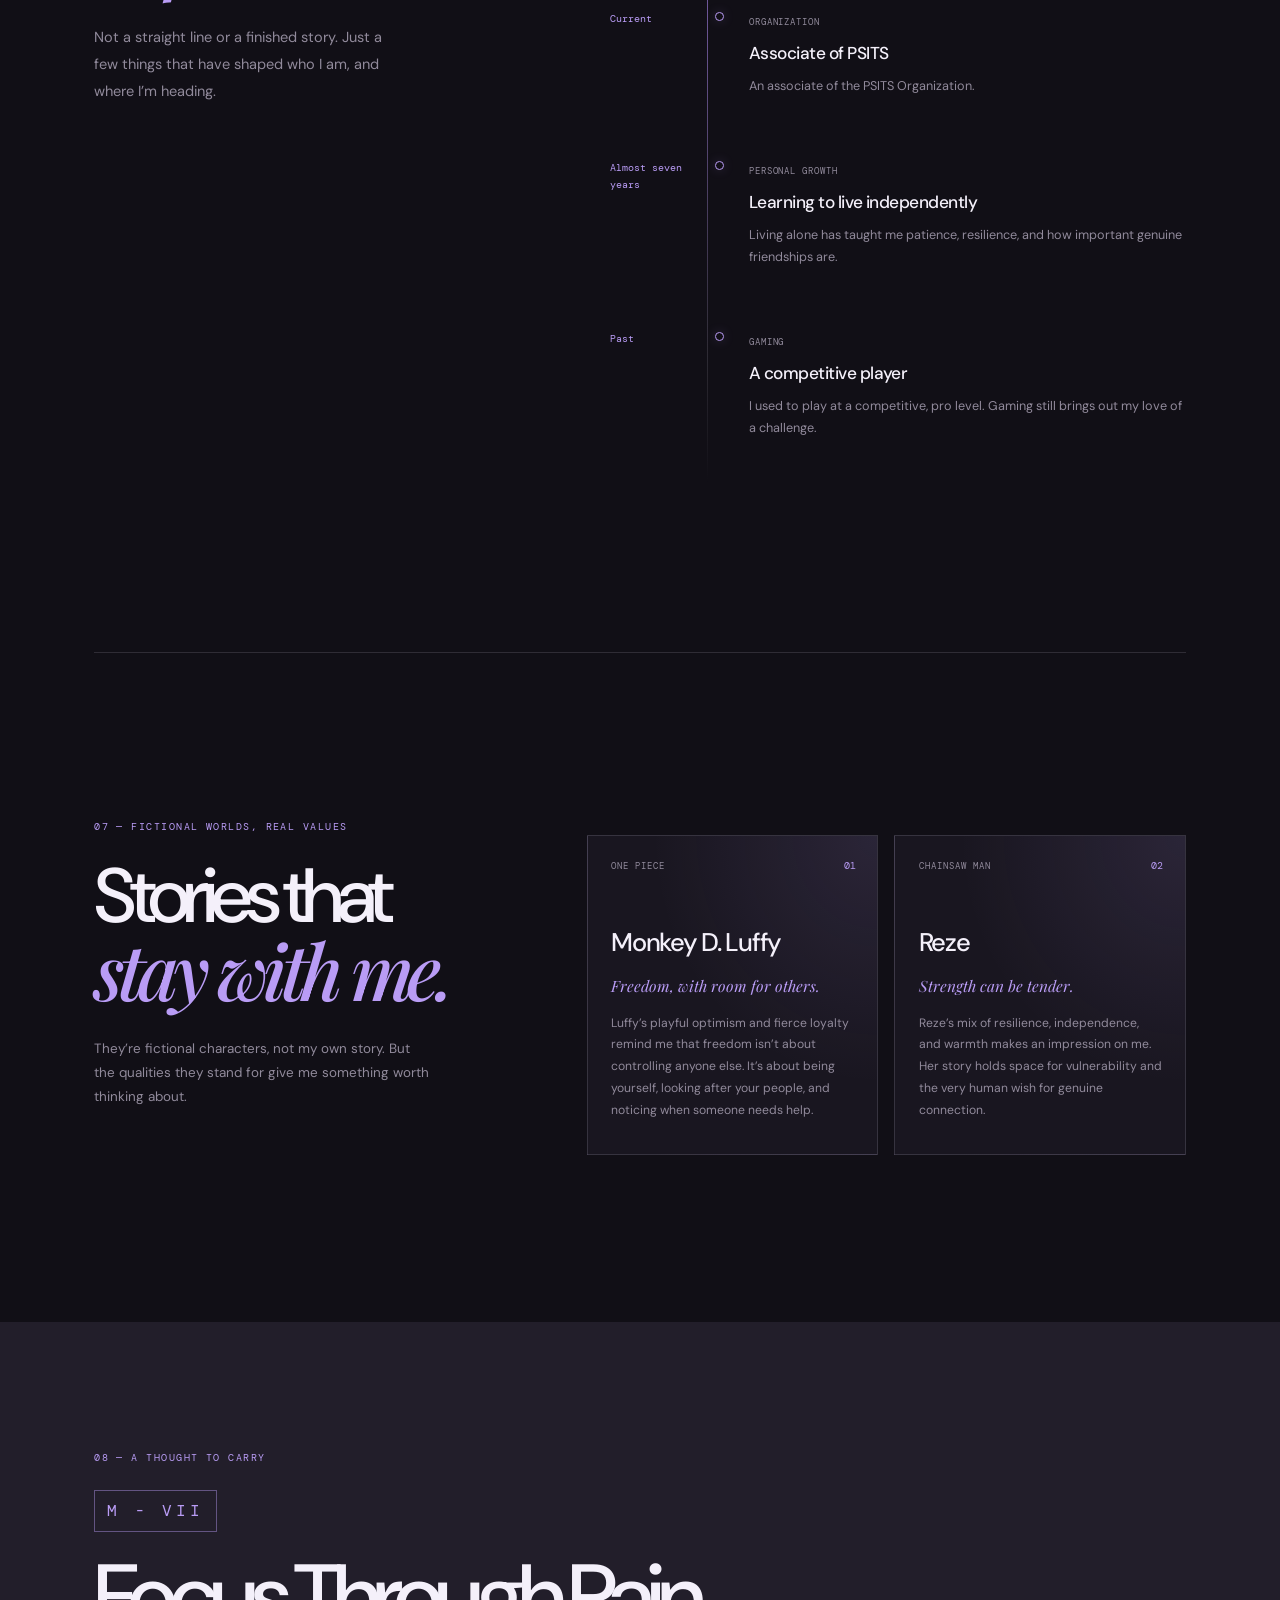
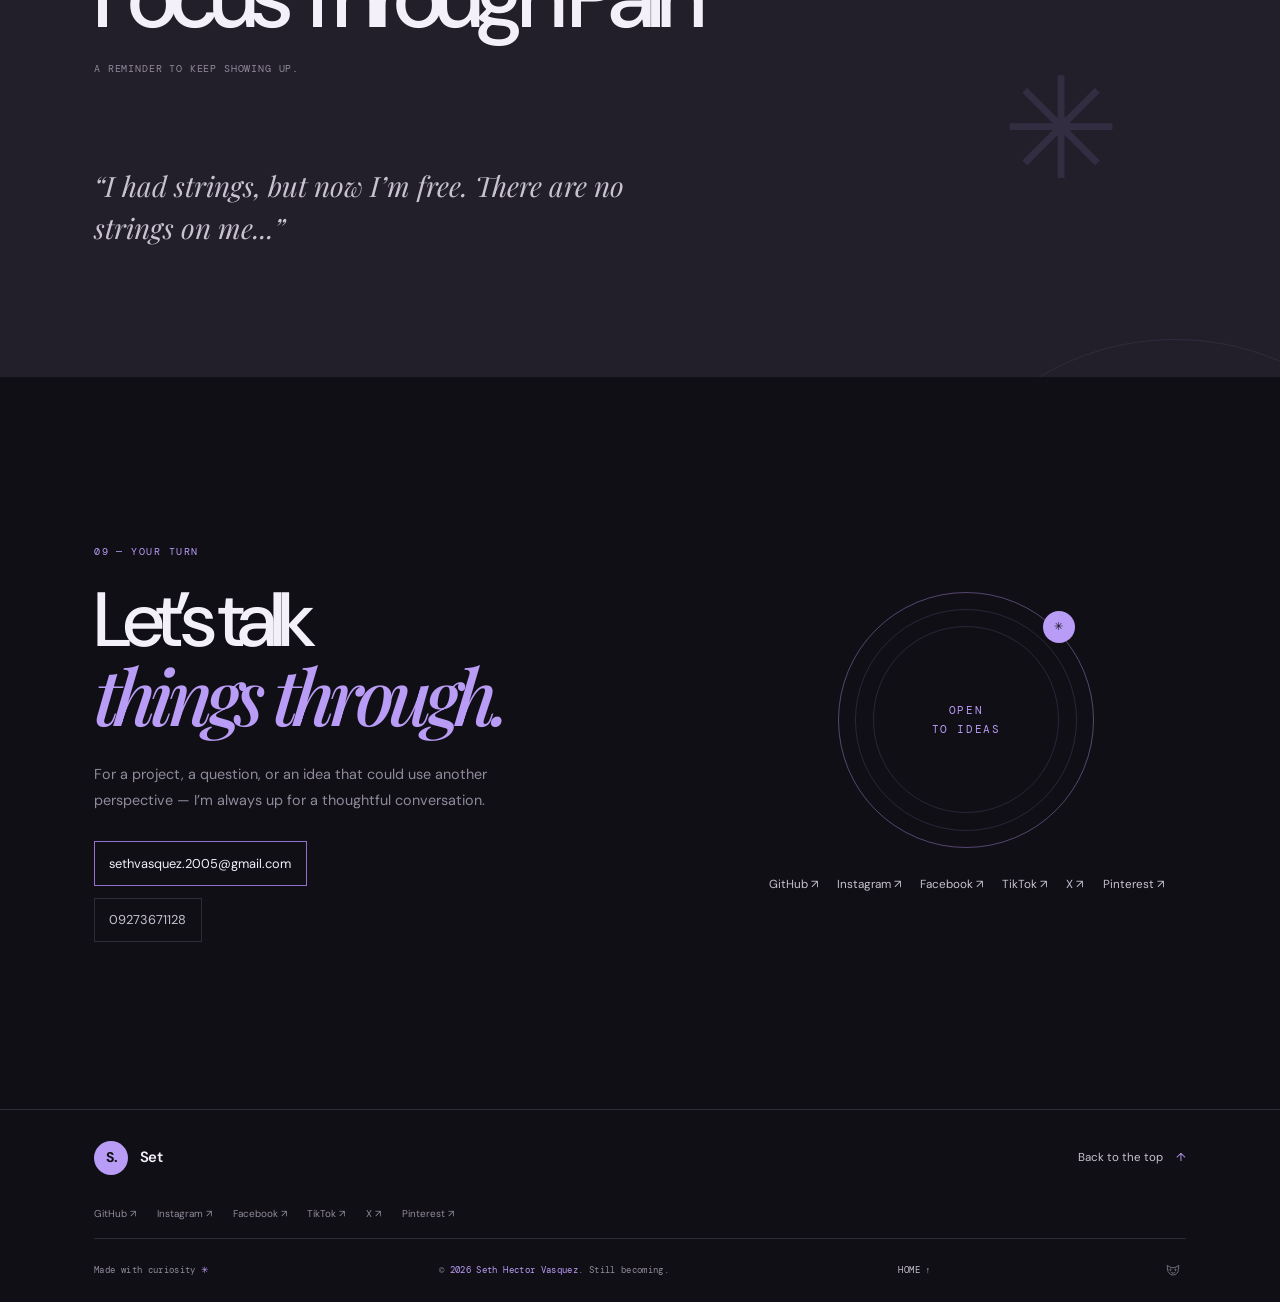
==== commit 28fd25c9: "Add files via upload" ====
--- a/index.html
+++ b/index.html
@@ -6,6 +6,7 @@
     <meta name="theme-color" content="#110f16">
     <meta name="description" content="Seth Hector Vasquez — Set, also known as Aev0rix. IT student, creative thinker, gamer, and aspiring project manager in Cebu City.">
     <title>Seth Hector Vasquez — Set / Aev0rix</title>
+    <link rel="icon" type="image/jpeg" href="IMG/favicon%20profile.jpg">
     <link rel="preconnect" href="https://fonts.googleapis.com">
     <link rel="preconnect" href="https://fonts.gstatic.com" crossorigin>
     <link href="https://fonts.googleapis.com/css2?family=DM+Mono:wght@400;500&family=DM+Sans:wght@400;450;500;600;700&family=Playfair+Display:ital,wght@1,500&display=swap" rel="stylesheet">
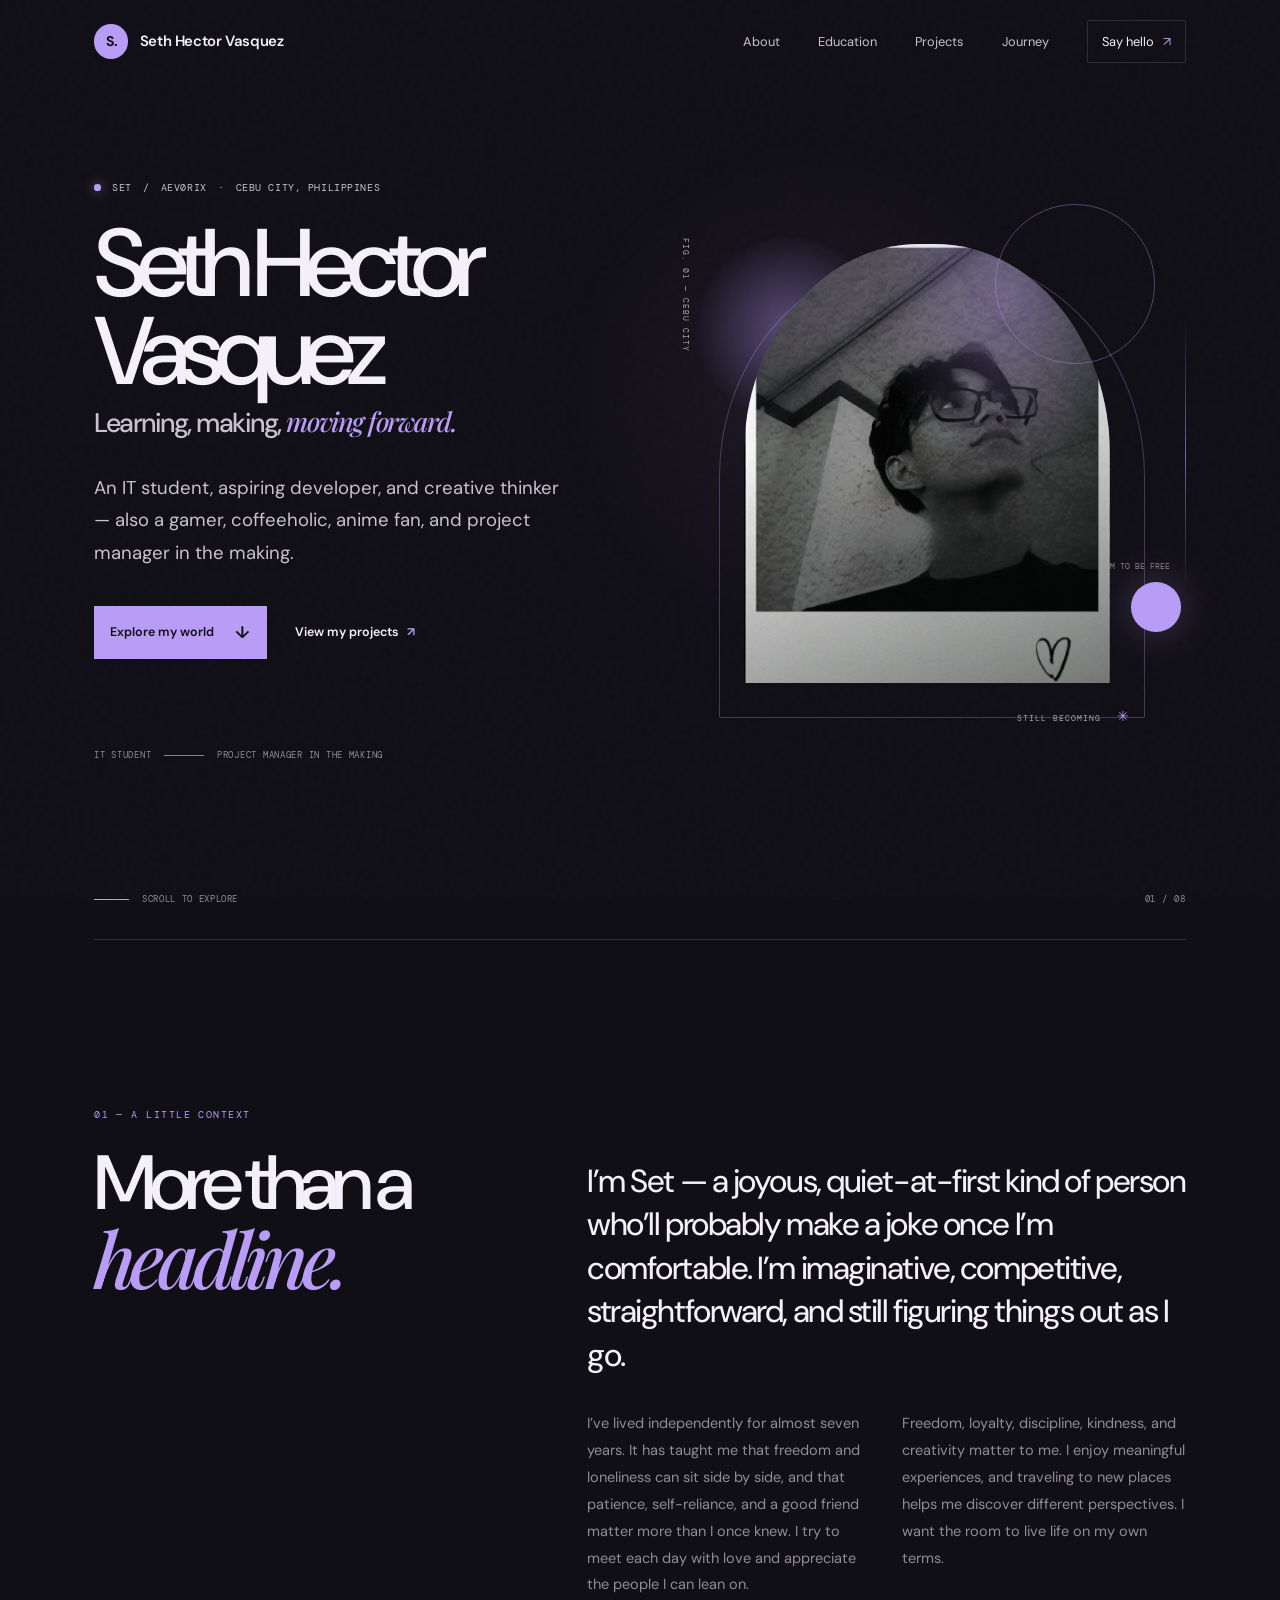
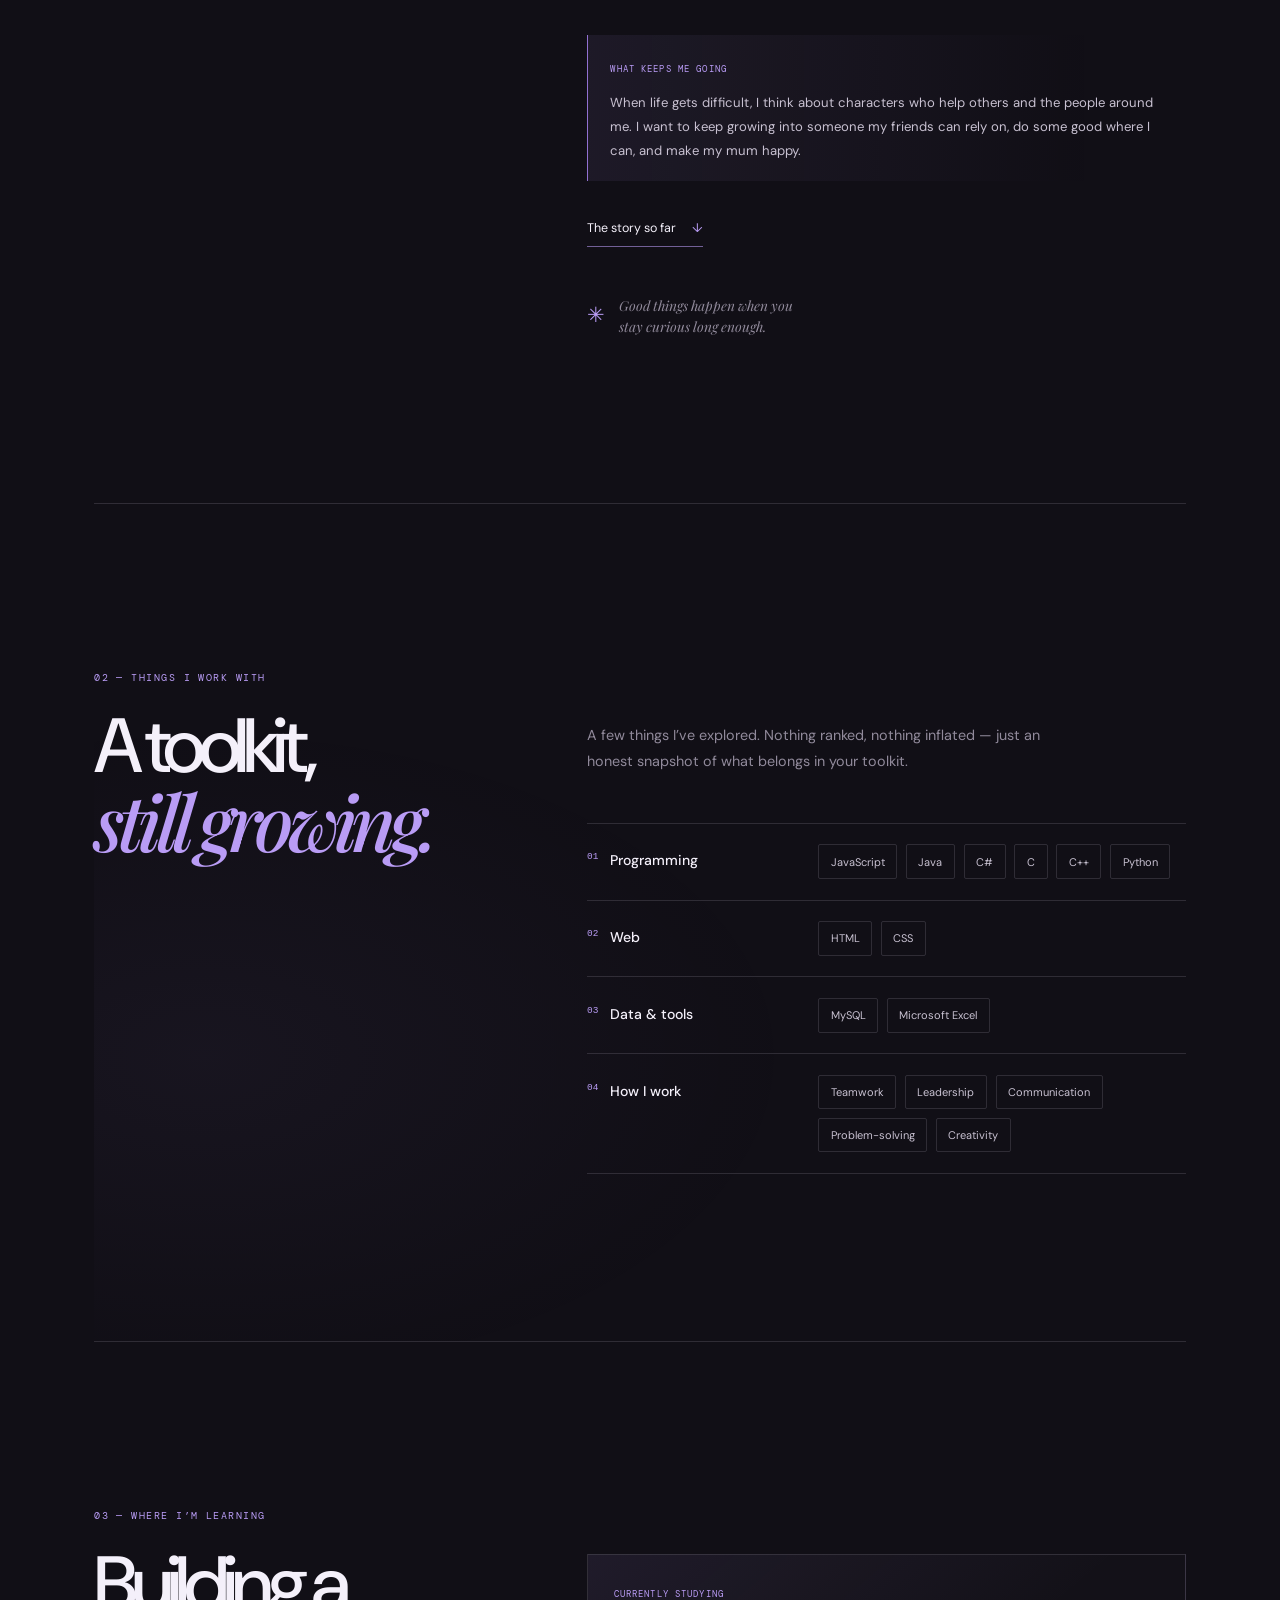
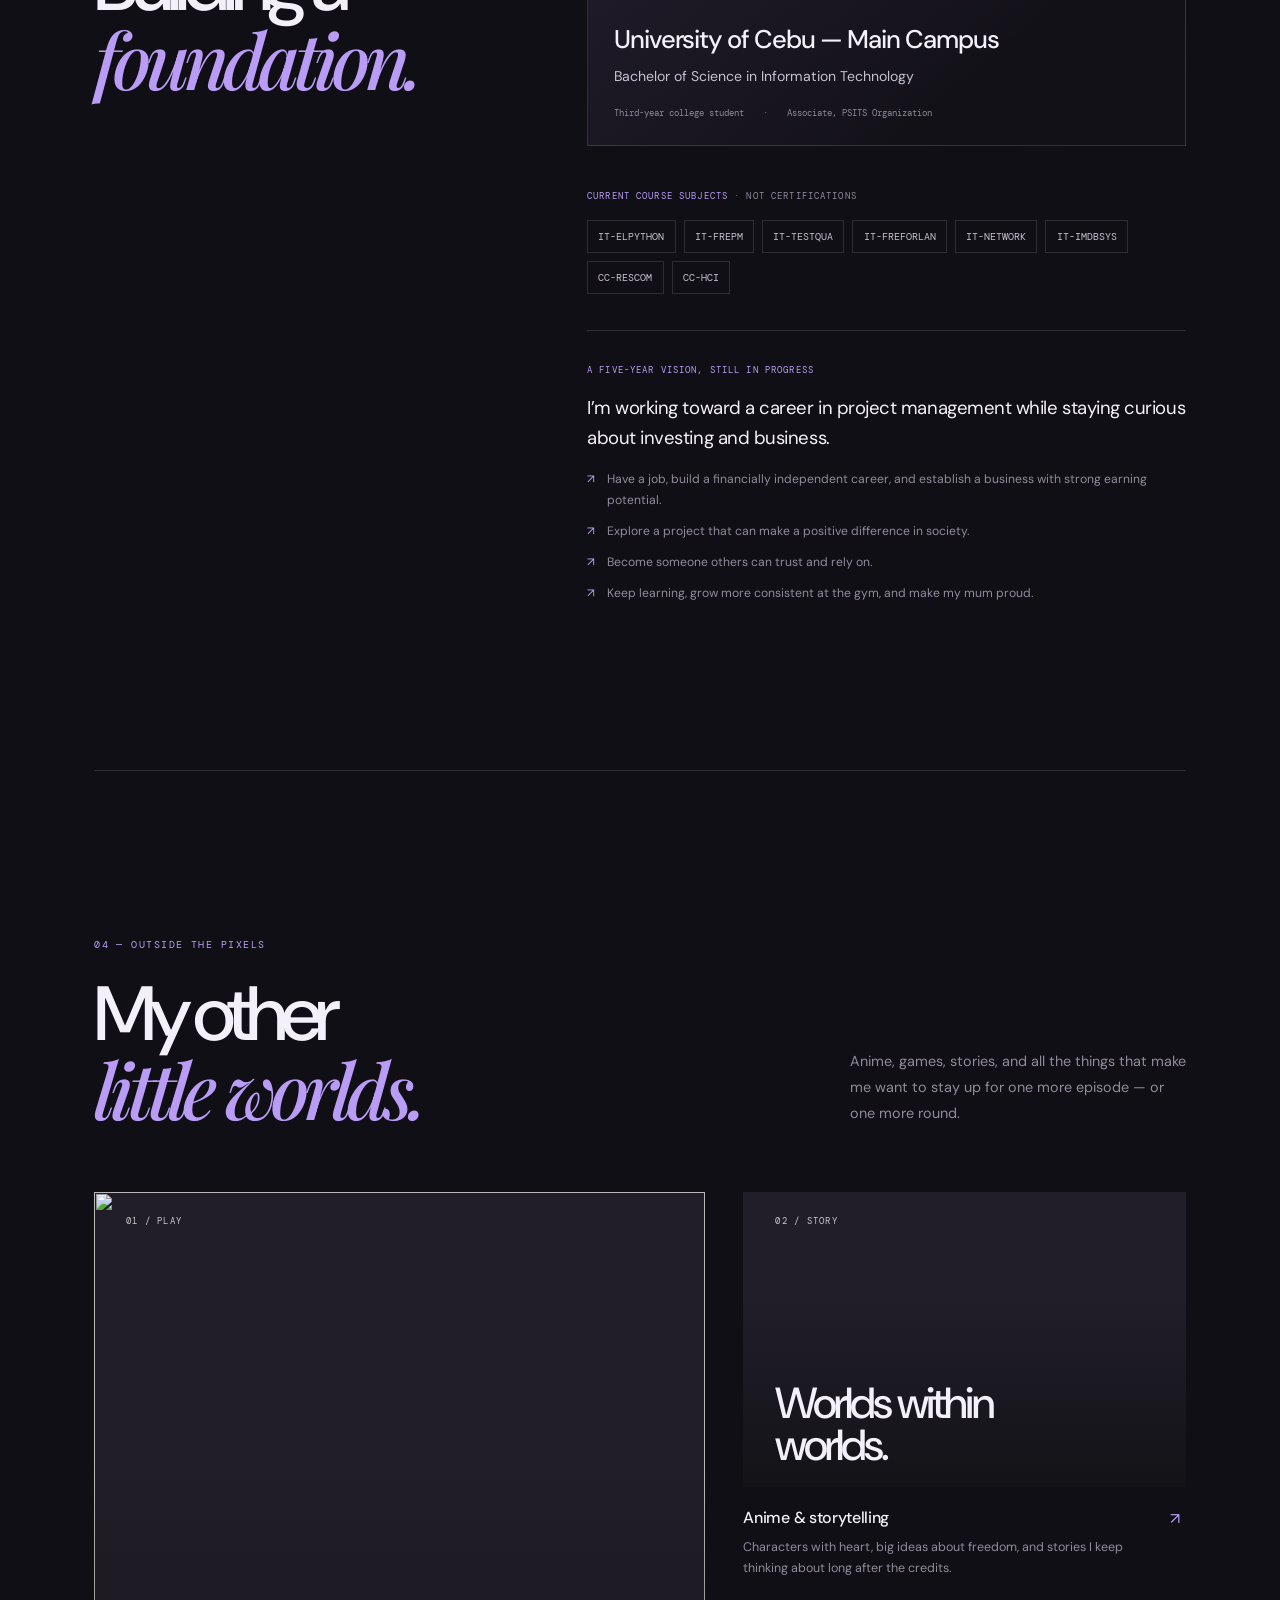
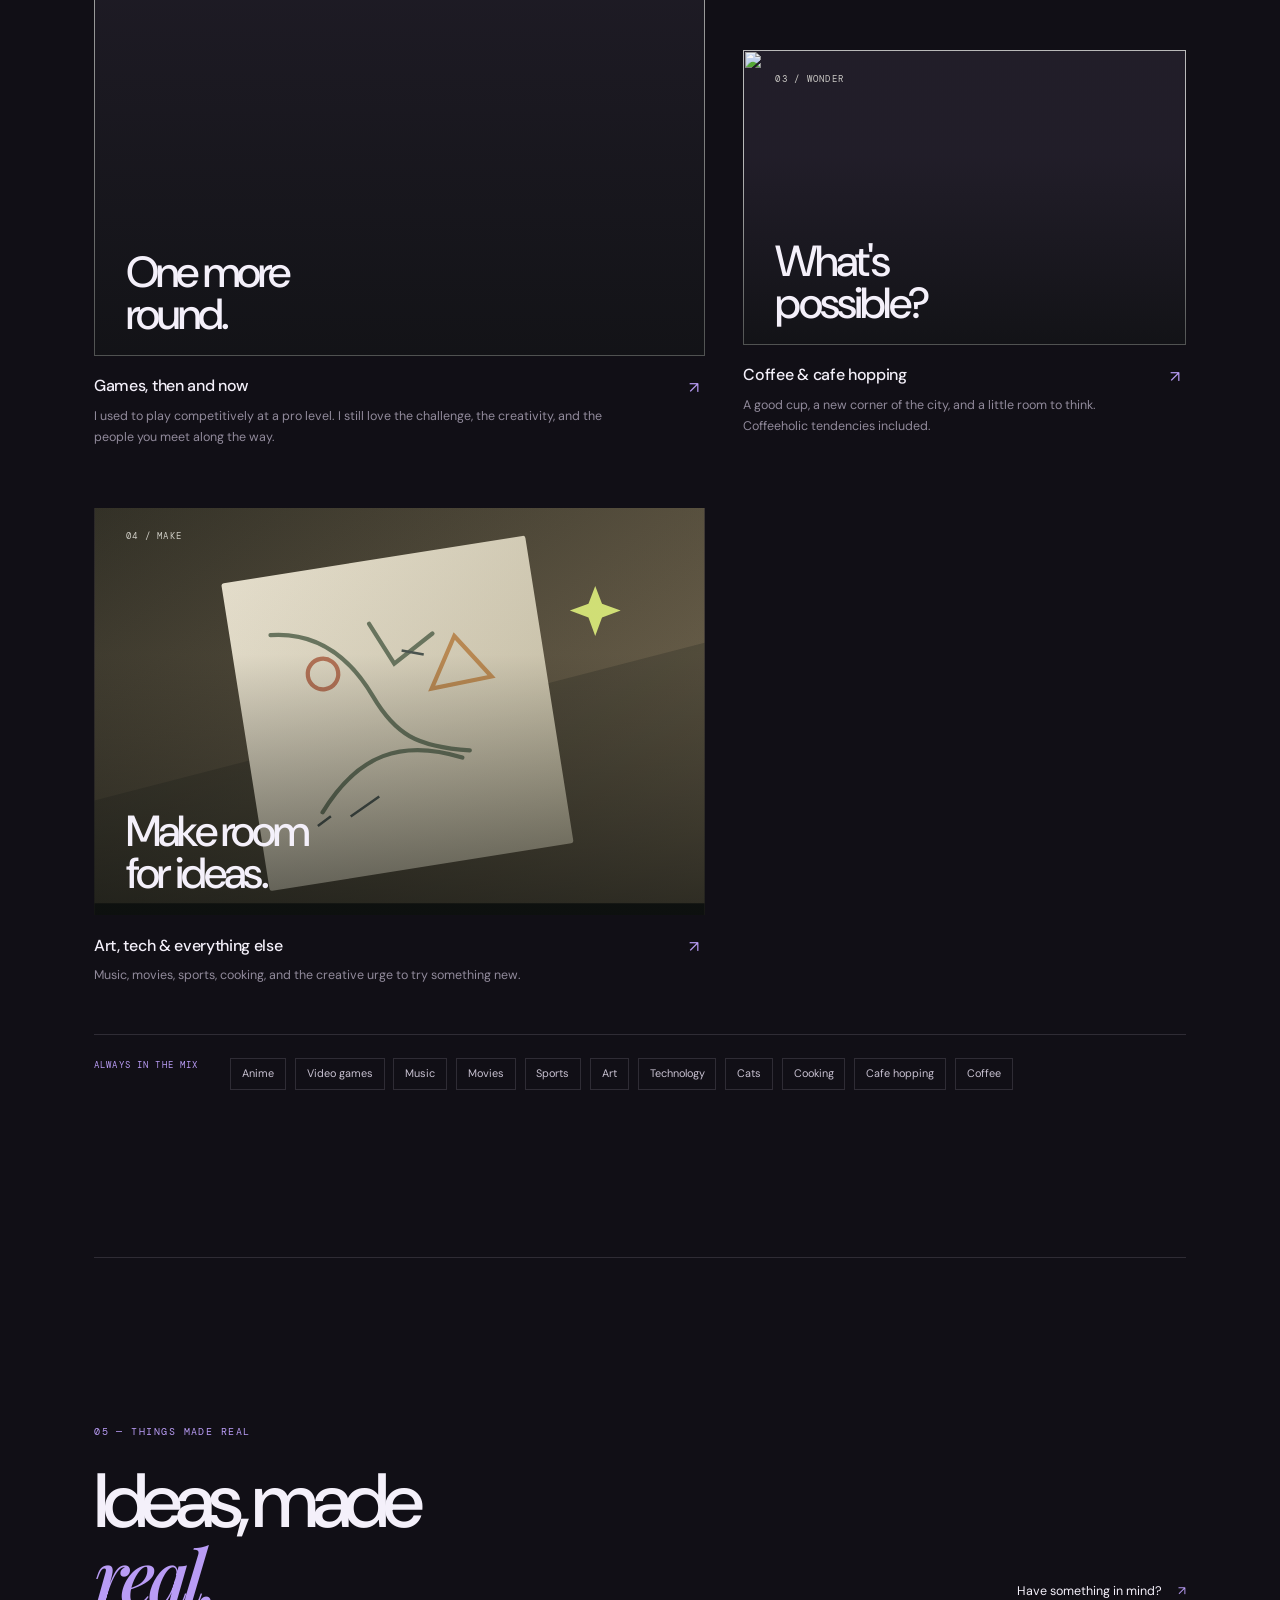
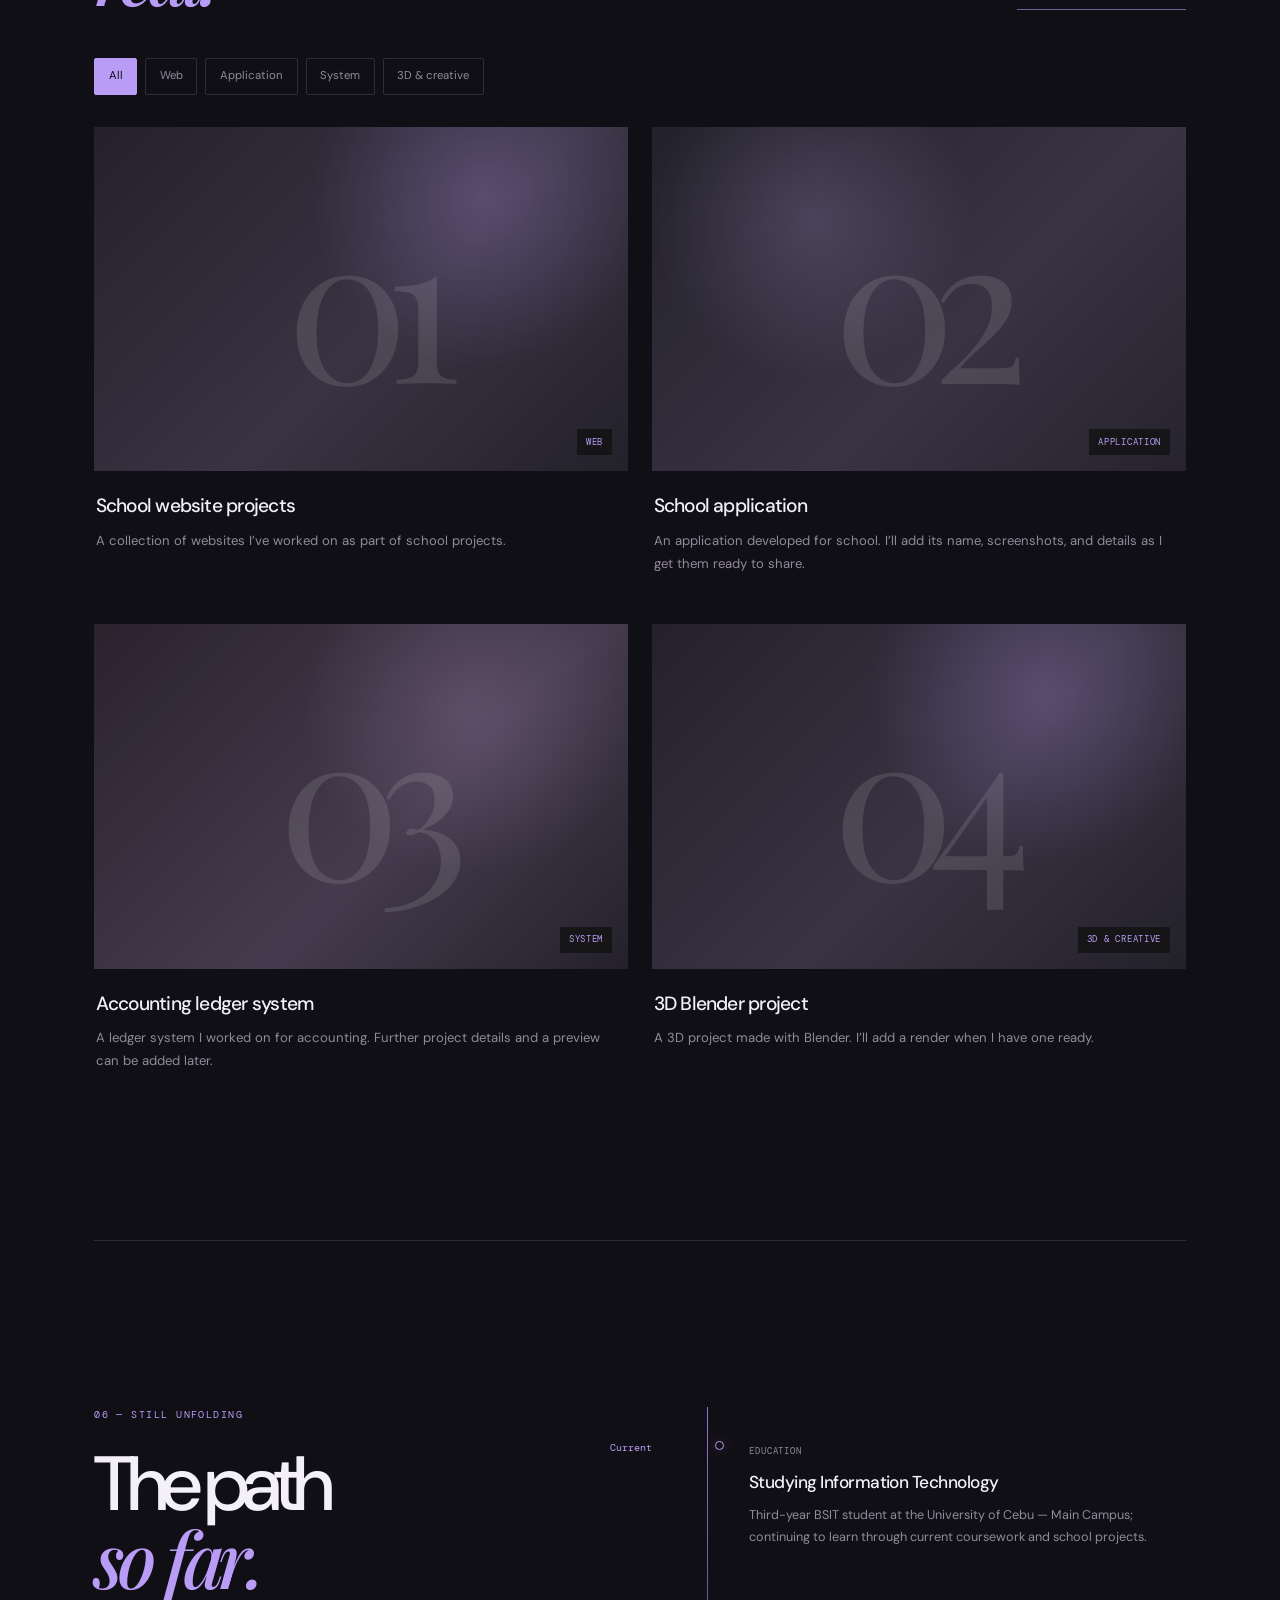
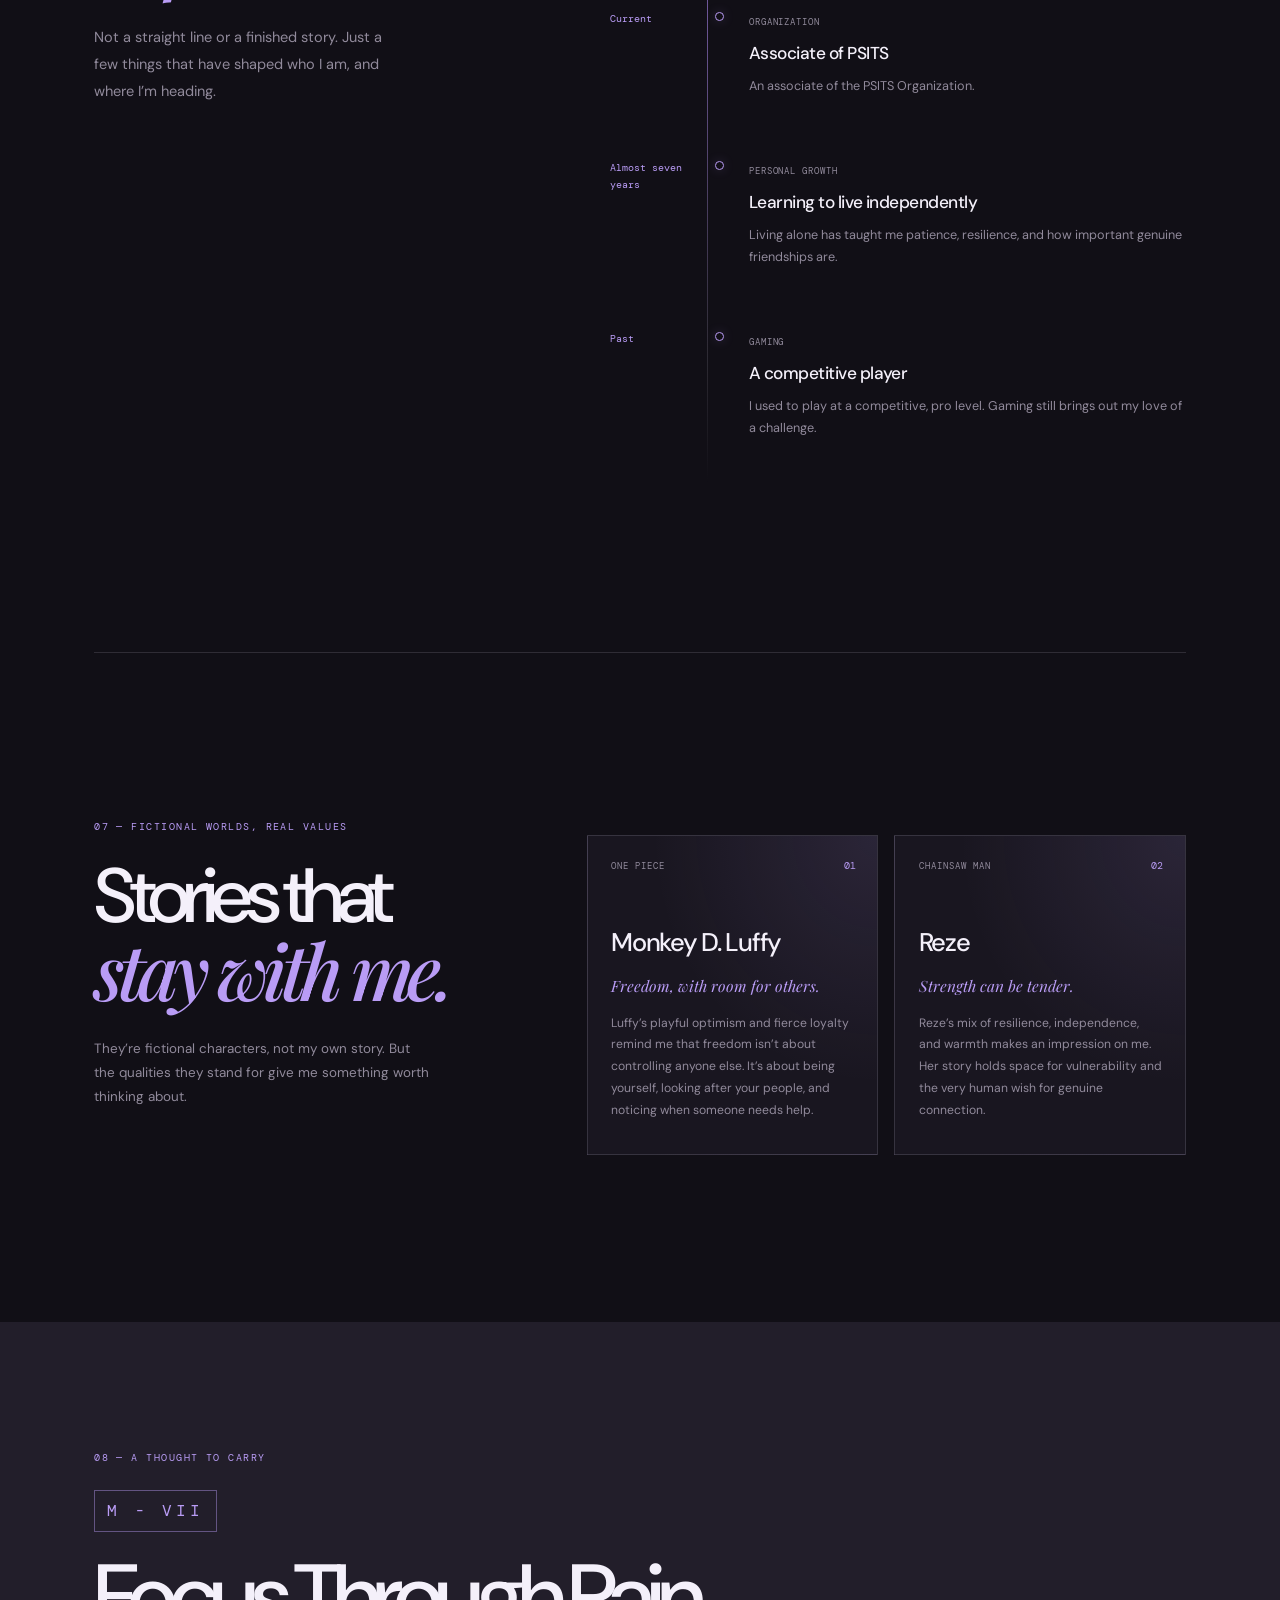
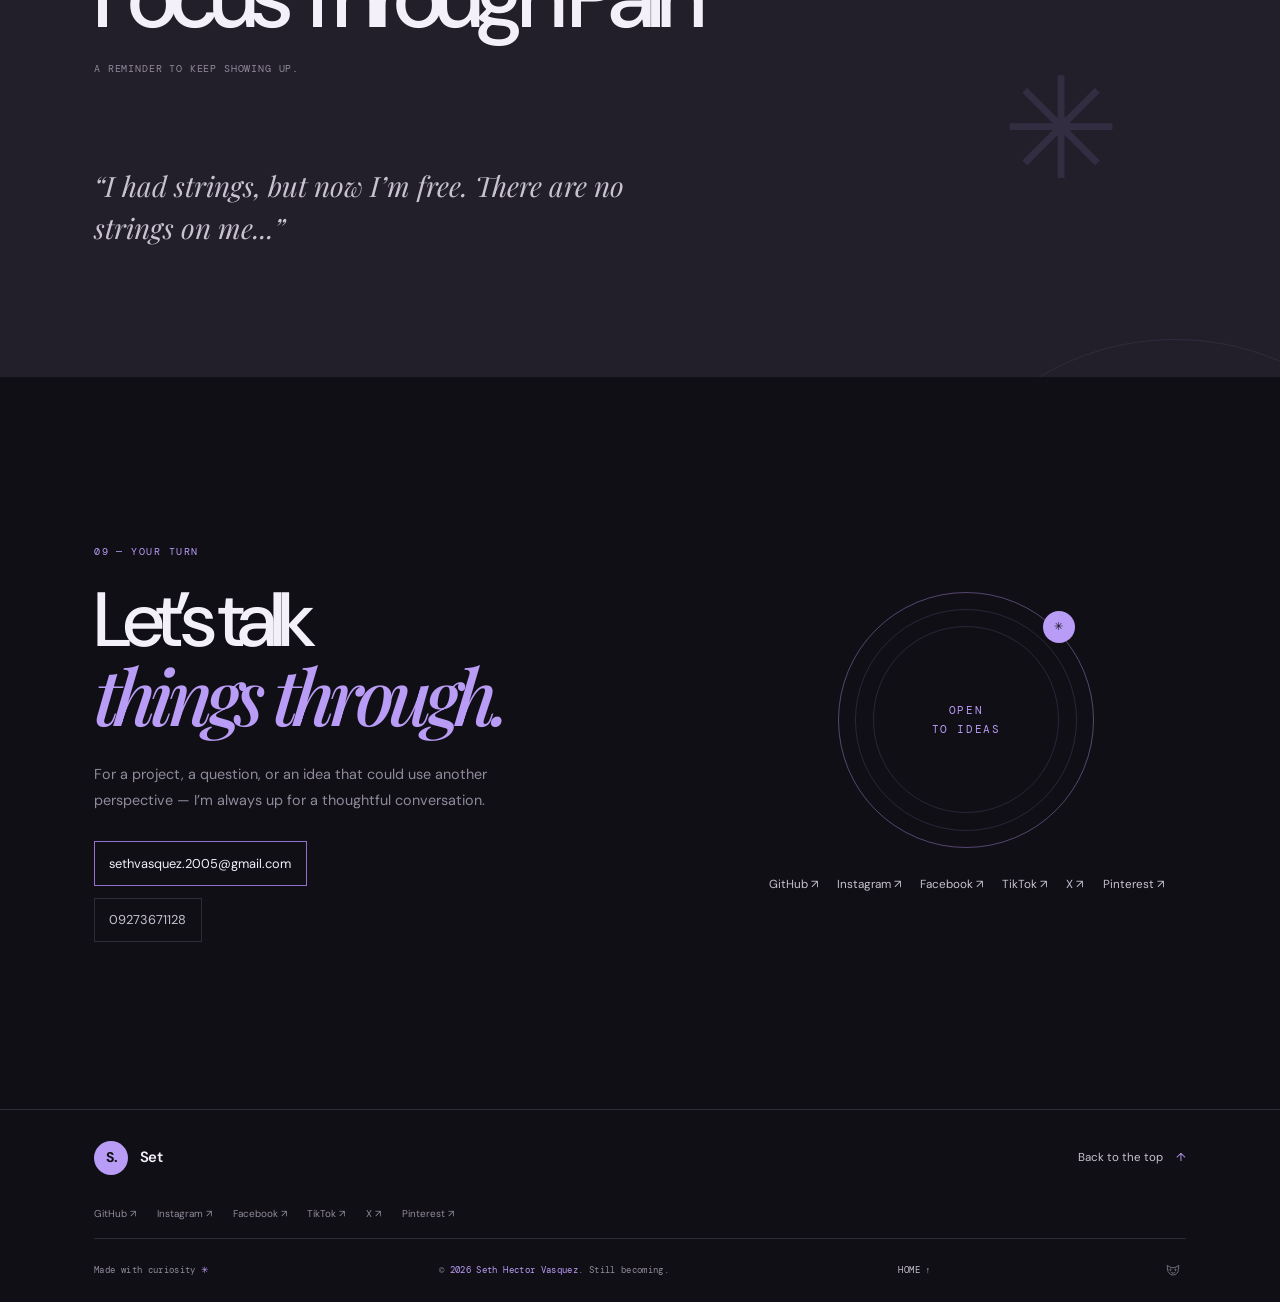
==== commit e5bd0366: "Add files via upload" ====
--- a/index.html
+++ b/index.html
@@ -115,15 +115,15 @@
         </div>
         <div class="interest-grid">
           <article class="interest-card interest-card-featured reveal">
-            <div class="interest-visual visual-game"><img src="assets/gaming.svg" alt="" loading="lazy"><span class="visual-tag">01 / PLAY</span><span class="visual-caption">One more<br>round.</span></div>
+            <div class="interest-visual visual-game"><img src="IMG/GAMING%20IMG.jpg" alt="" loading="lazy" decoding="async"><span class="visual-tag">01 / PLAY</span><span class="visual-caption">One more<br>round.</span></div>
             <div class="interest-card-copy"><h3>Games, then and now</h3><p>I used to play competitively at a pro level. I still love the challenge, the creativity, and the people you meet along the way.</p><span class="interest-arrow" aria-hidden="true">↗</span></div>
           </article>
           <article class="interest-card reveal">
-            <div class="interest-visual visual-story"><img src="assets/storytelling.svg" alt="" loading="lazy"><span class="visual-tag">02 / STORY</span><span class="visual-caption">Worlds within<br>worlds.</span></div>
+            <div class="interest-visual visual-story"><video autoplay muted loop playsinline preload="metadata" aria-hidden="true"><source src="IMG/Anime.mp4" type="video/mp4"></video><span class="visual-tag">02 / STORY</span><span class="visual-caption">Worlds within<br>worlds.</span></div>
             <div class="interest-card-copy"><h3>Anime & storytelling</h3><p>Characters with heart, big ideas about freedom, and stories I keep thinking about long after the credits.</p><span class="interest-arrow" aria-hidden="true">↗</span></div>
           </article>
           <article class="interest-card reveal">
-            <div class="interest-visual visual-tech"><img src="assets/technology.svg" alt="" loading="lazy"><span class="visual-tag">03 / WONDER</span><span class="visual-caption">What's<br>possible?</span></div>
+            <div class="interest-visual visual-tech"><img src="IMG/COFFEE.jpg" alt="" loading="lazy" decoding="async"><span class="visual-tag">03 / WONDER</span><span class="visual-caption">What's<br>possible?</span></div>
             <div class="interest-card-copy"><h3>Coffee & cafe hopping</h3><p>A good cup, a new corner of the city, and a little room to think. Coffeeholic tendencies included.</p><span class="interest-arrow" aria-hidden="true">↗</span></div>
           </article>
           <article class="interest-card reveal">
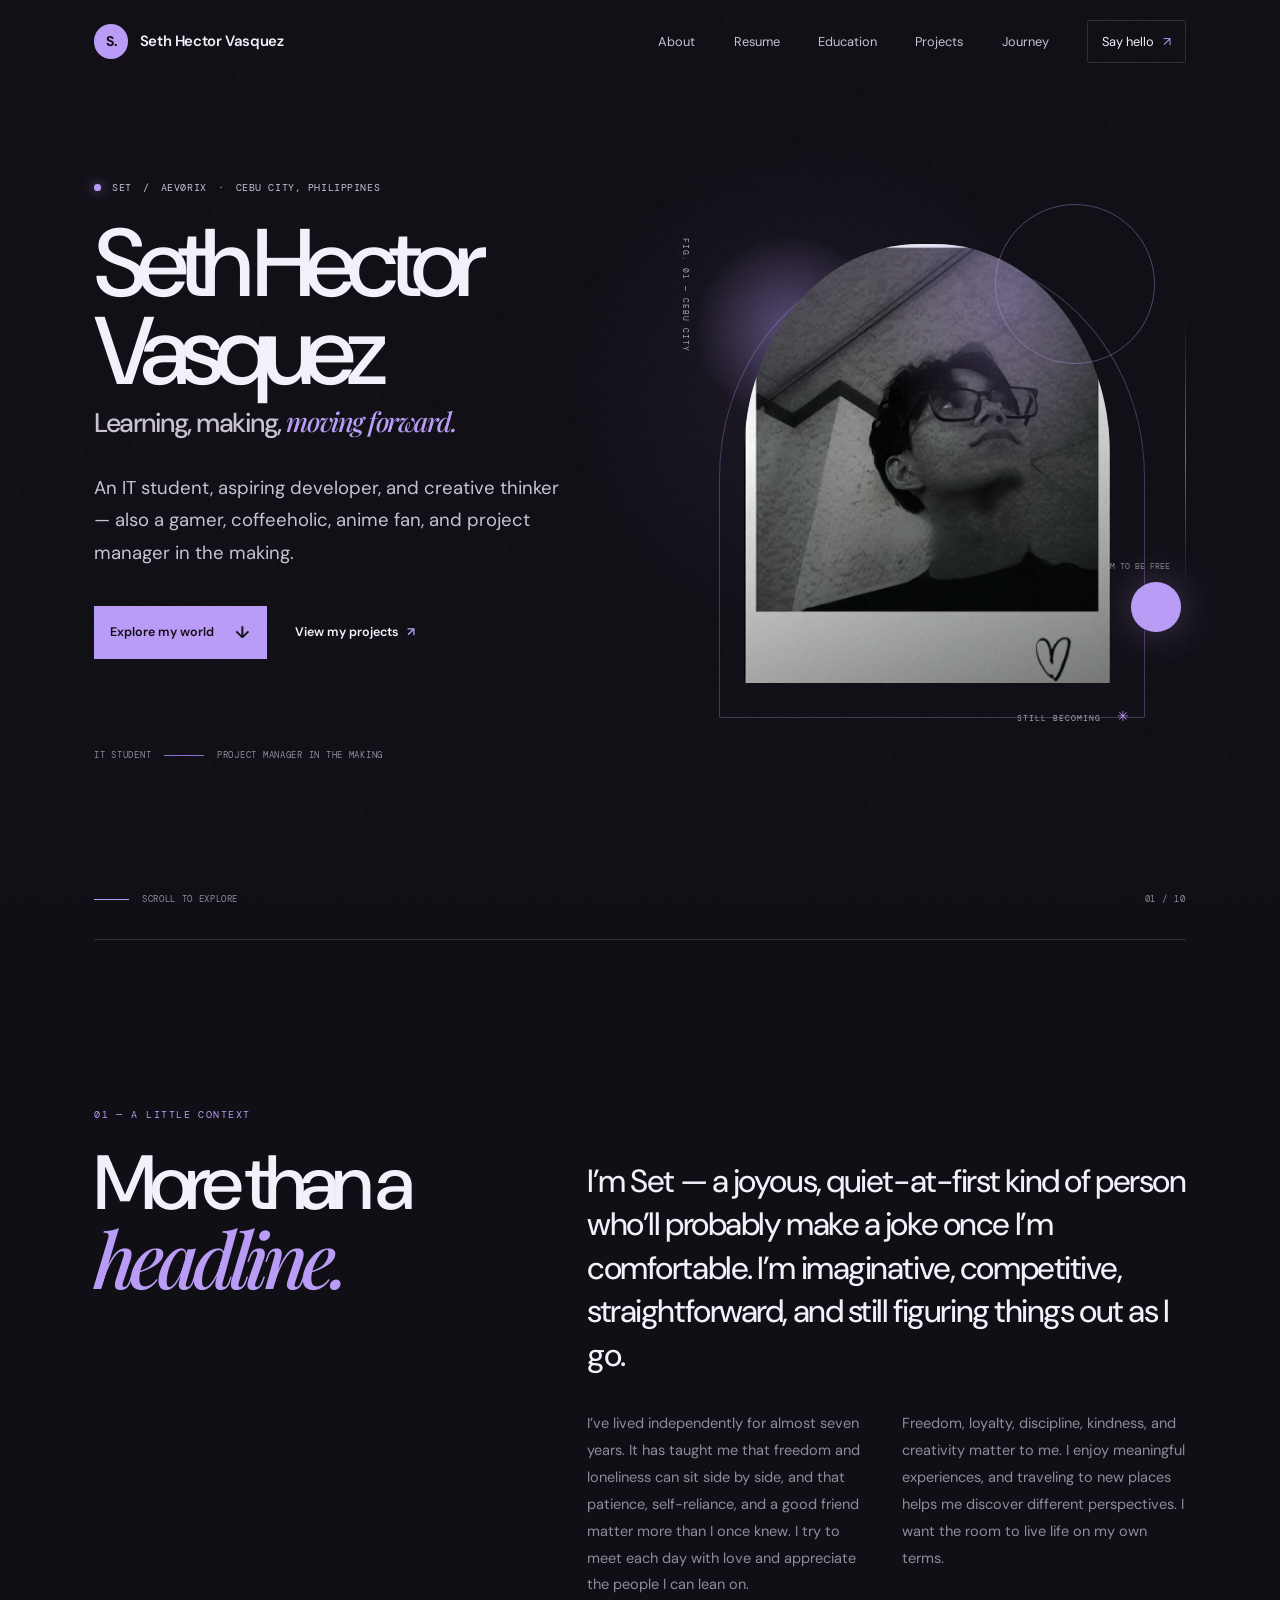
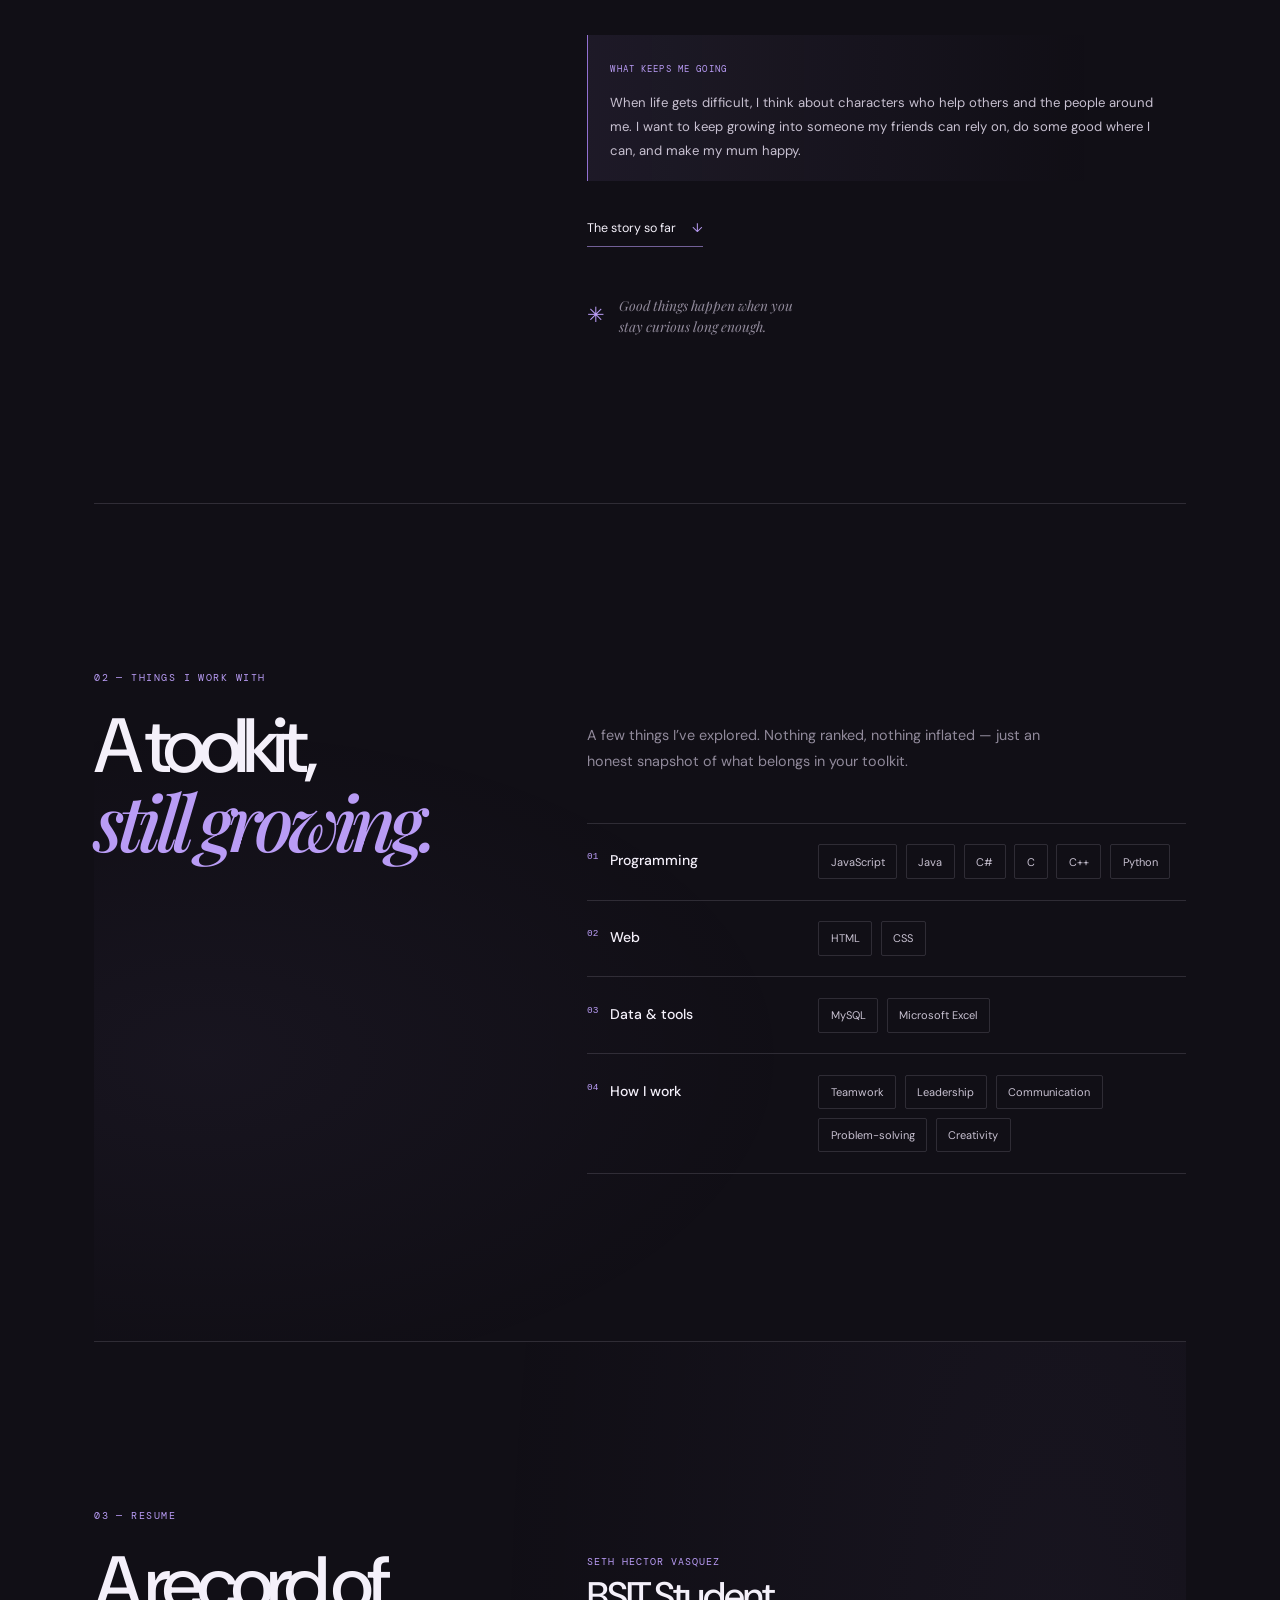
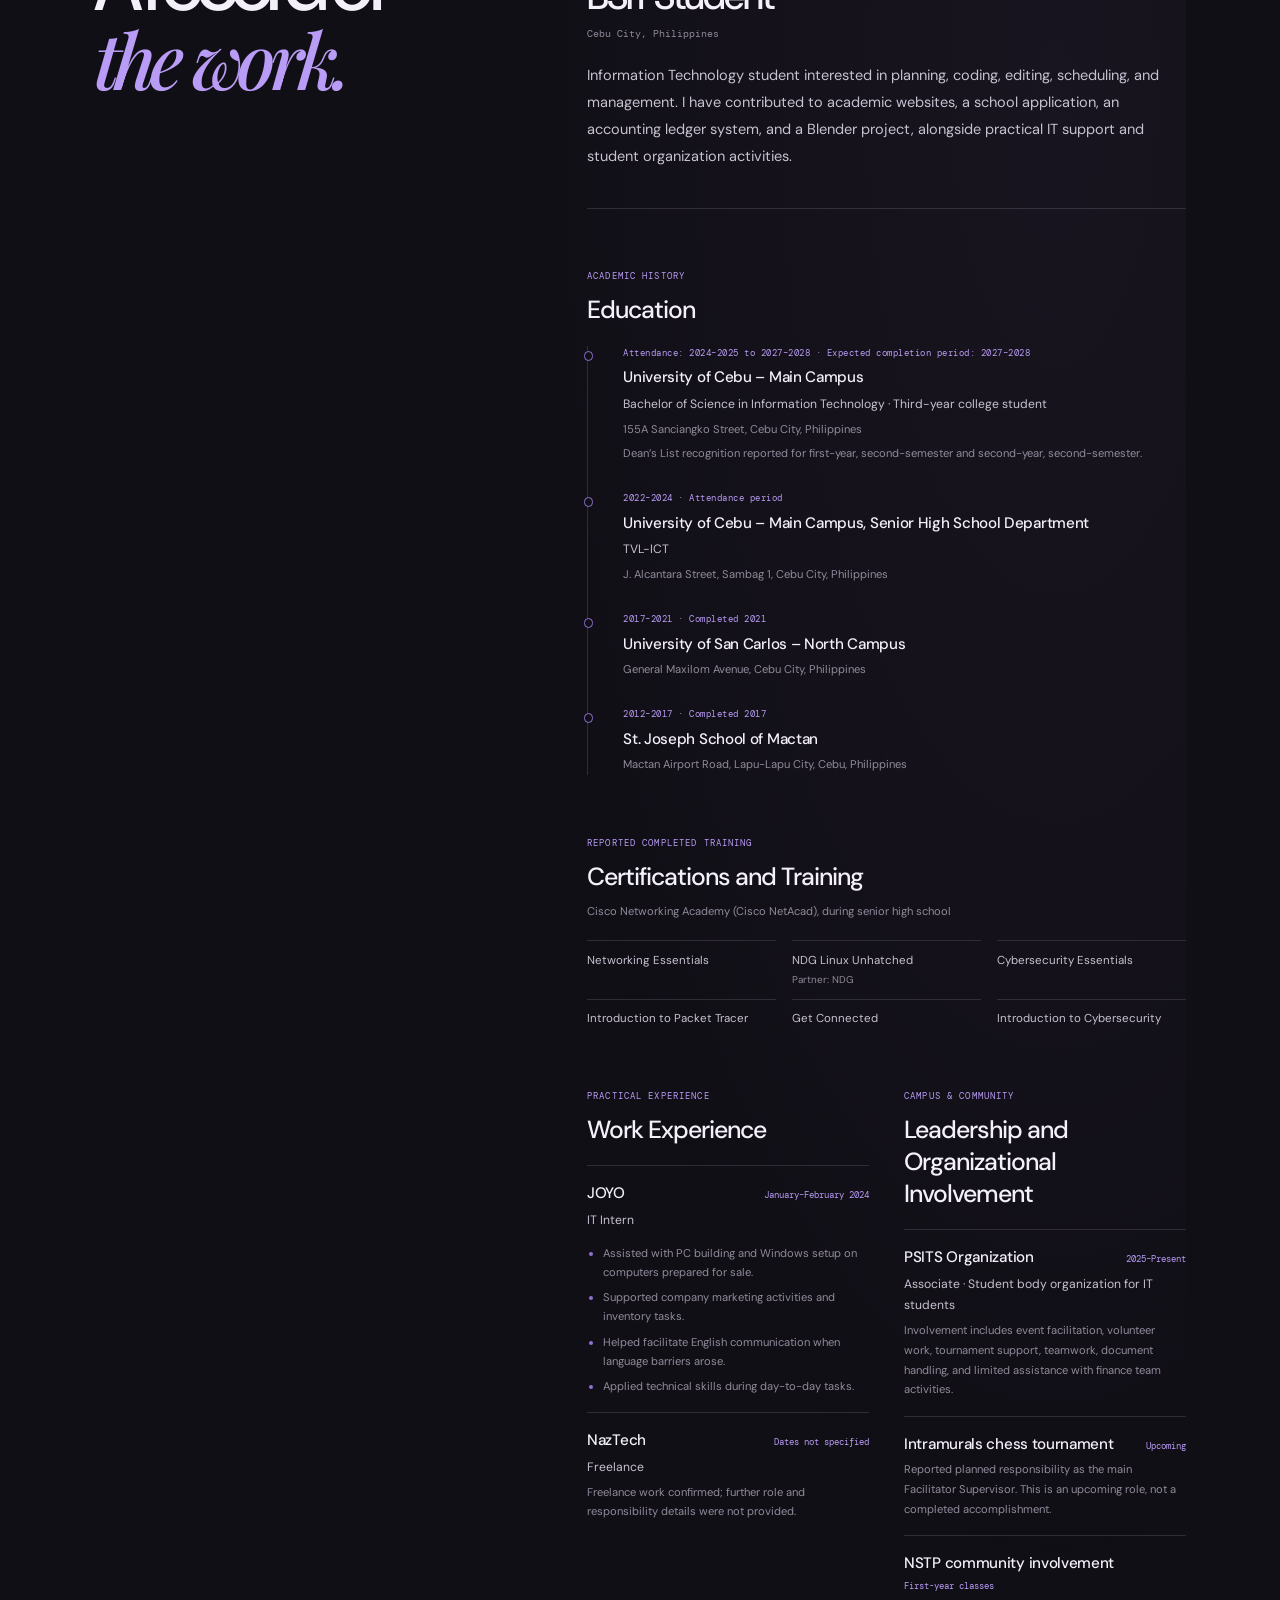
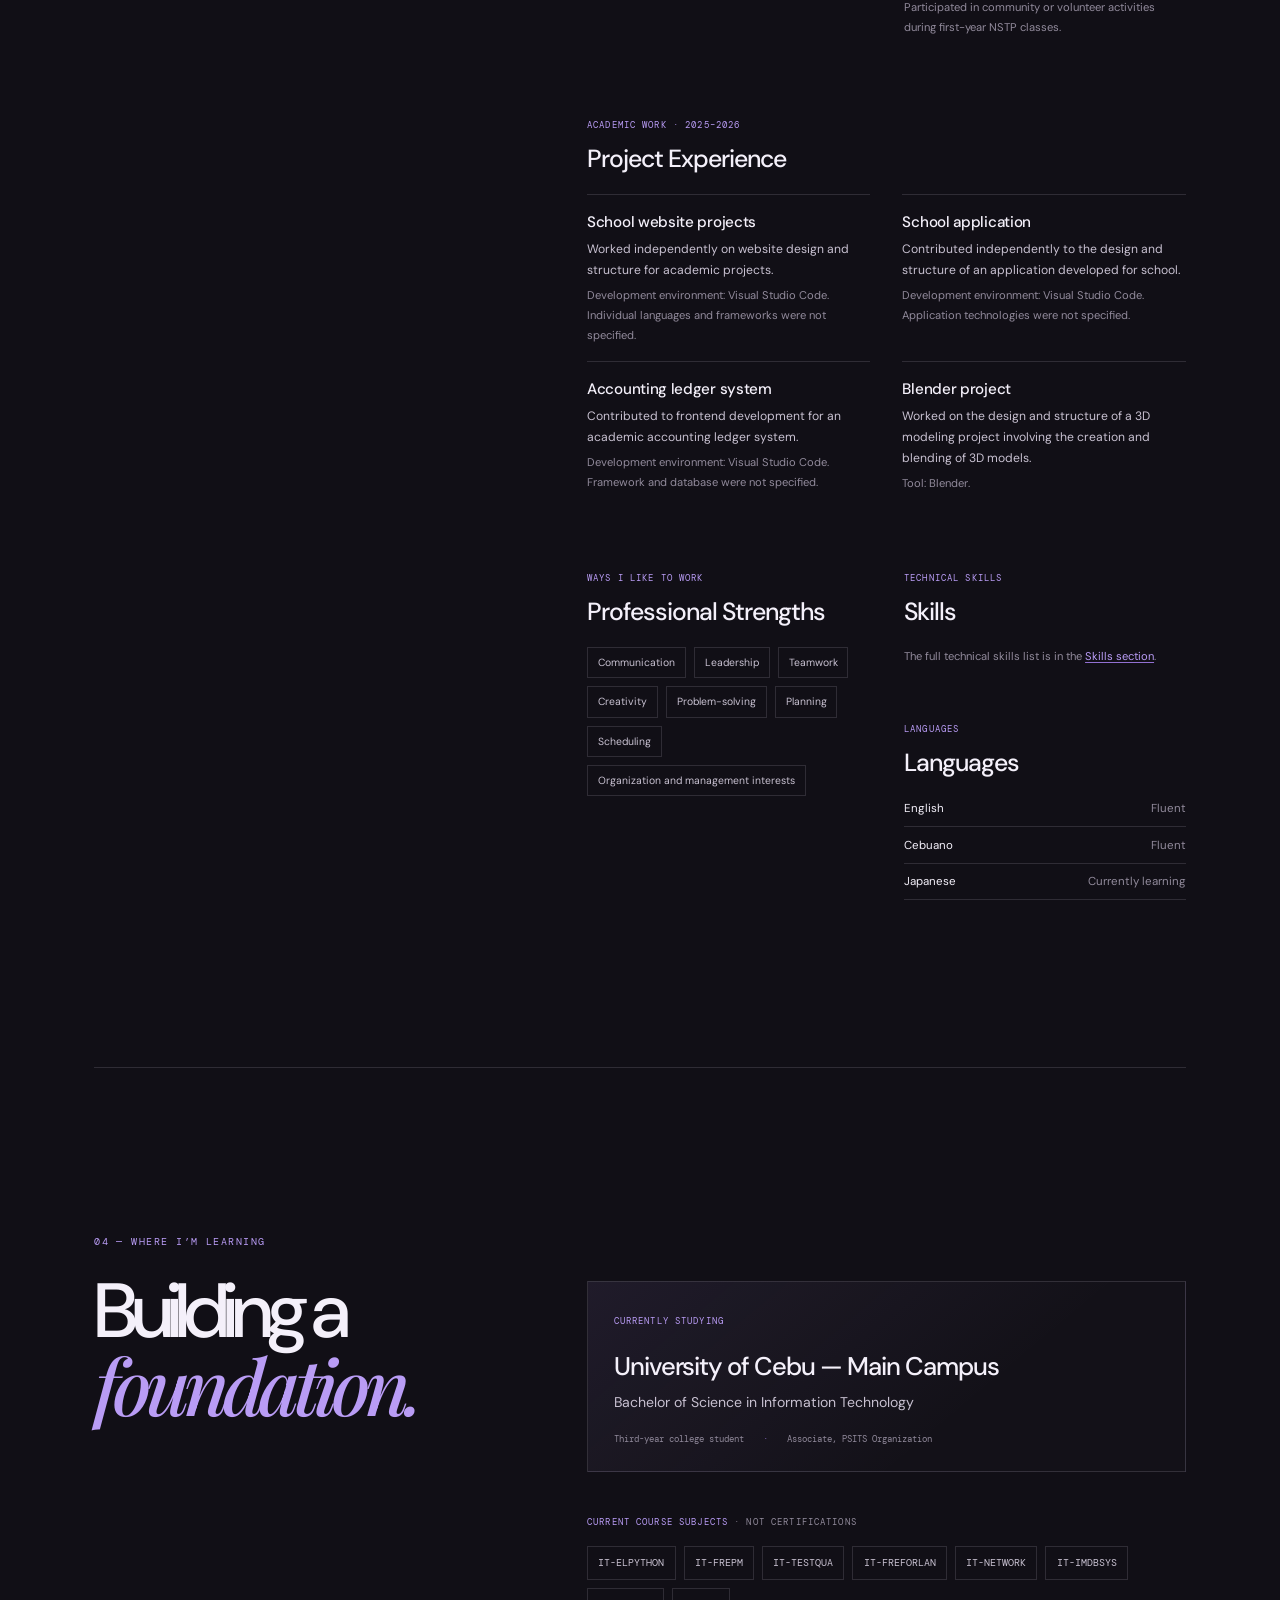
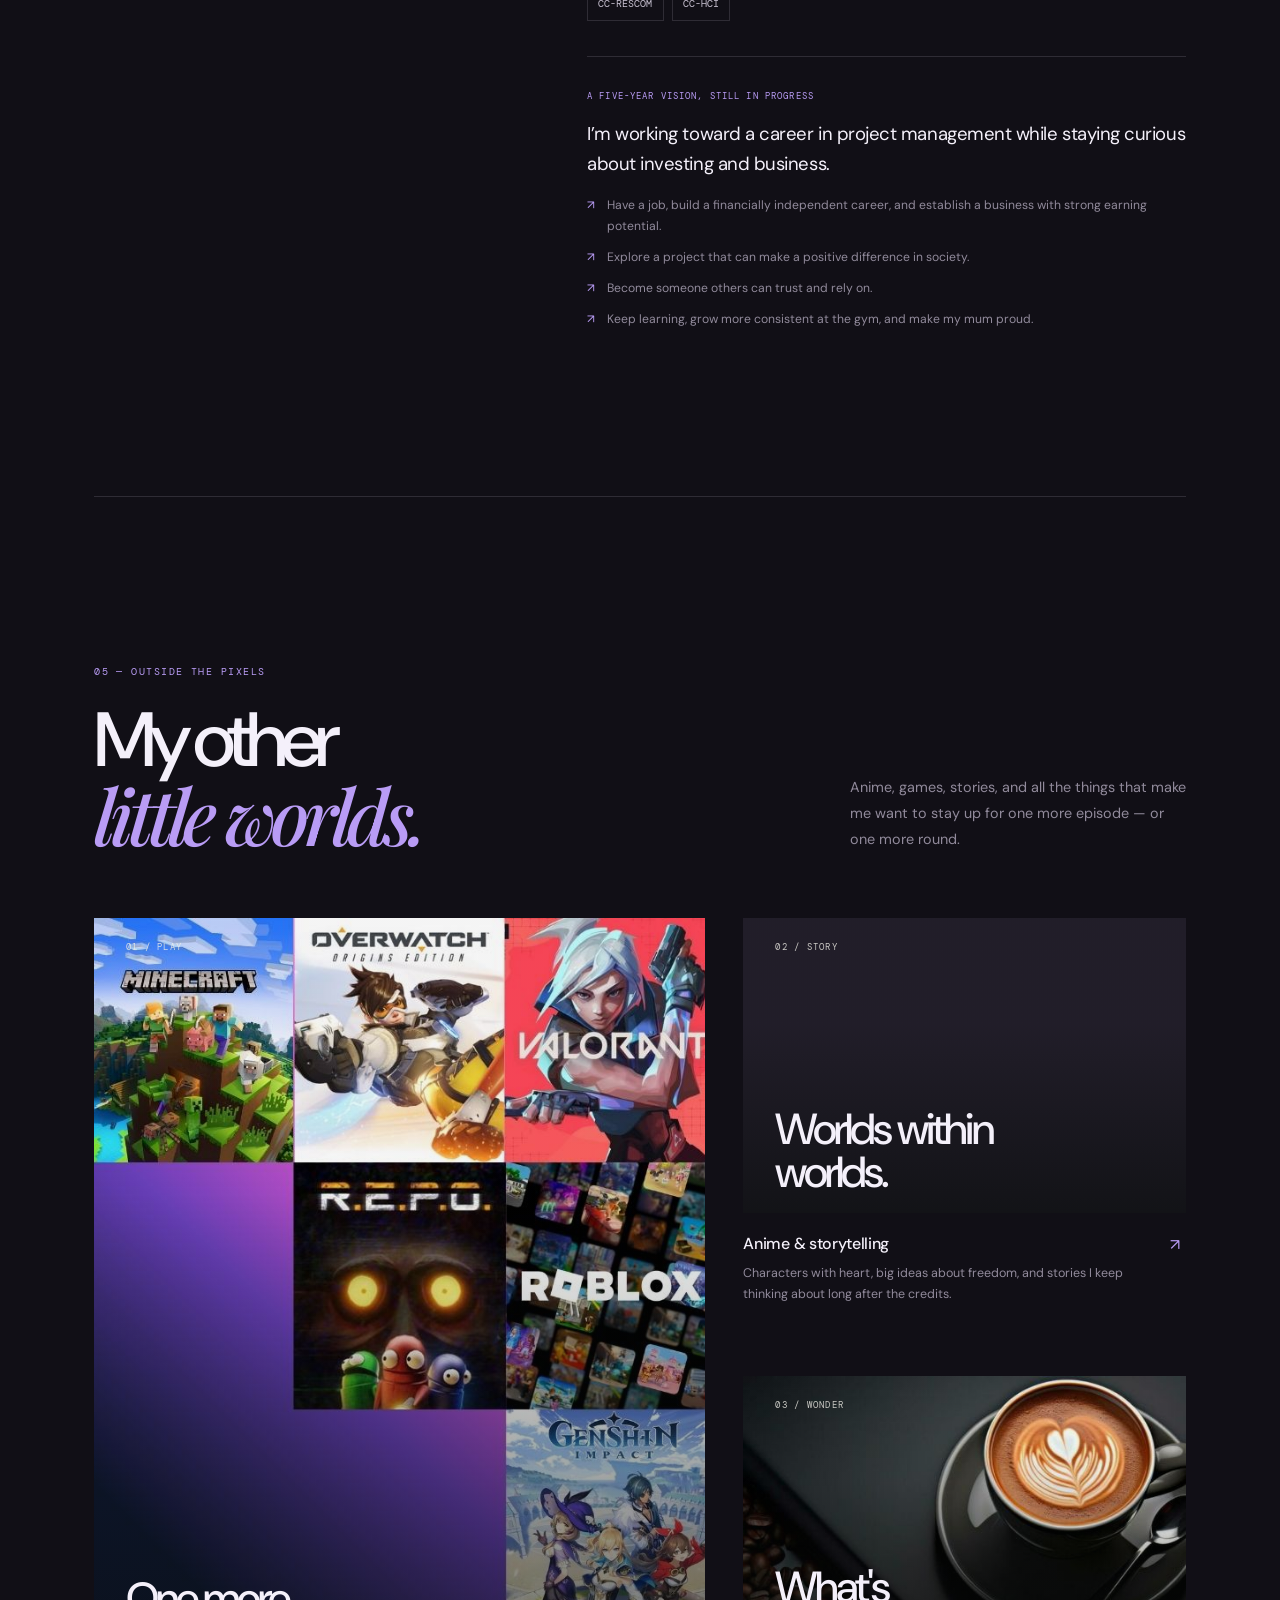
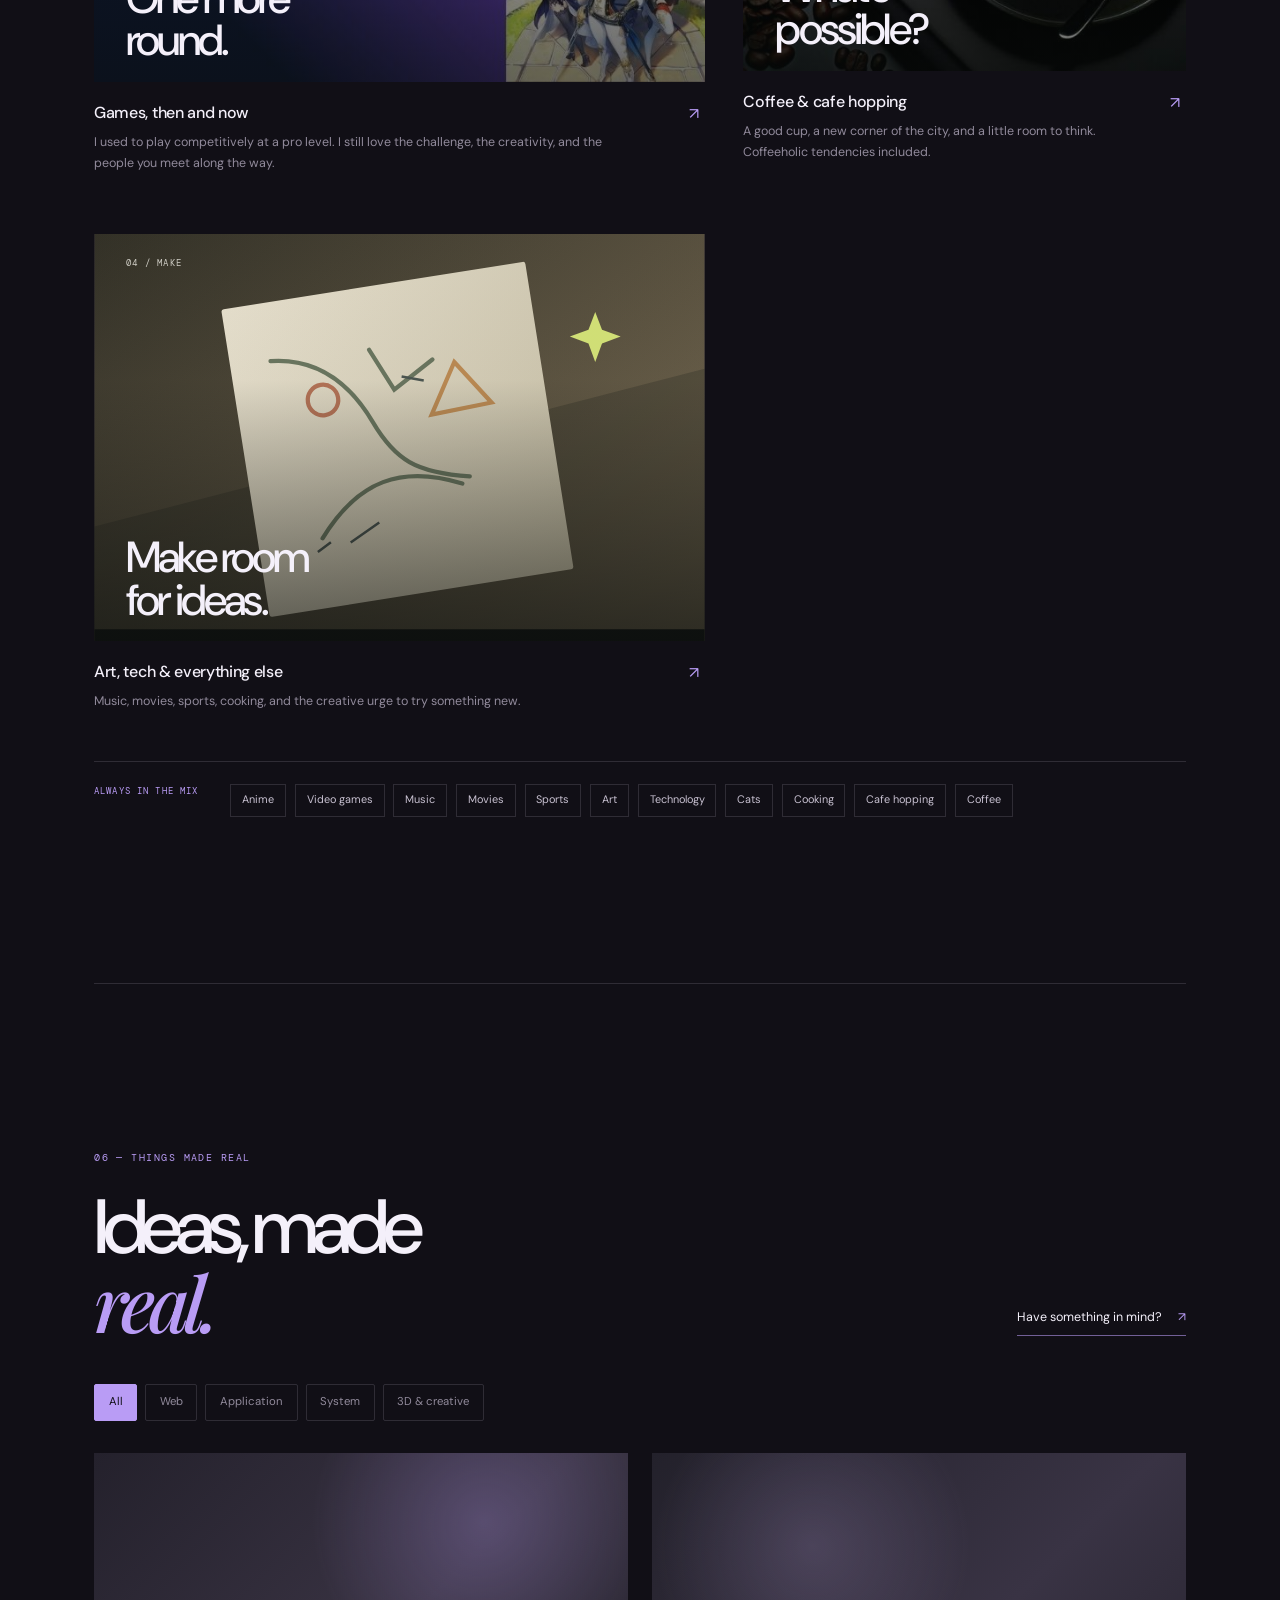
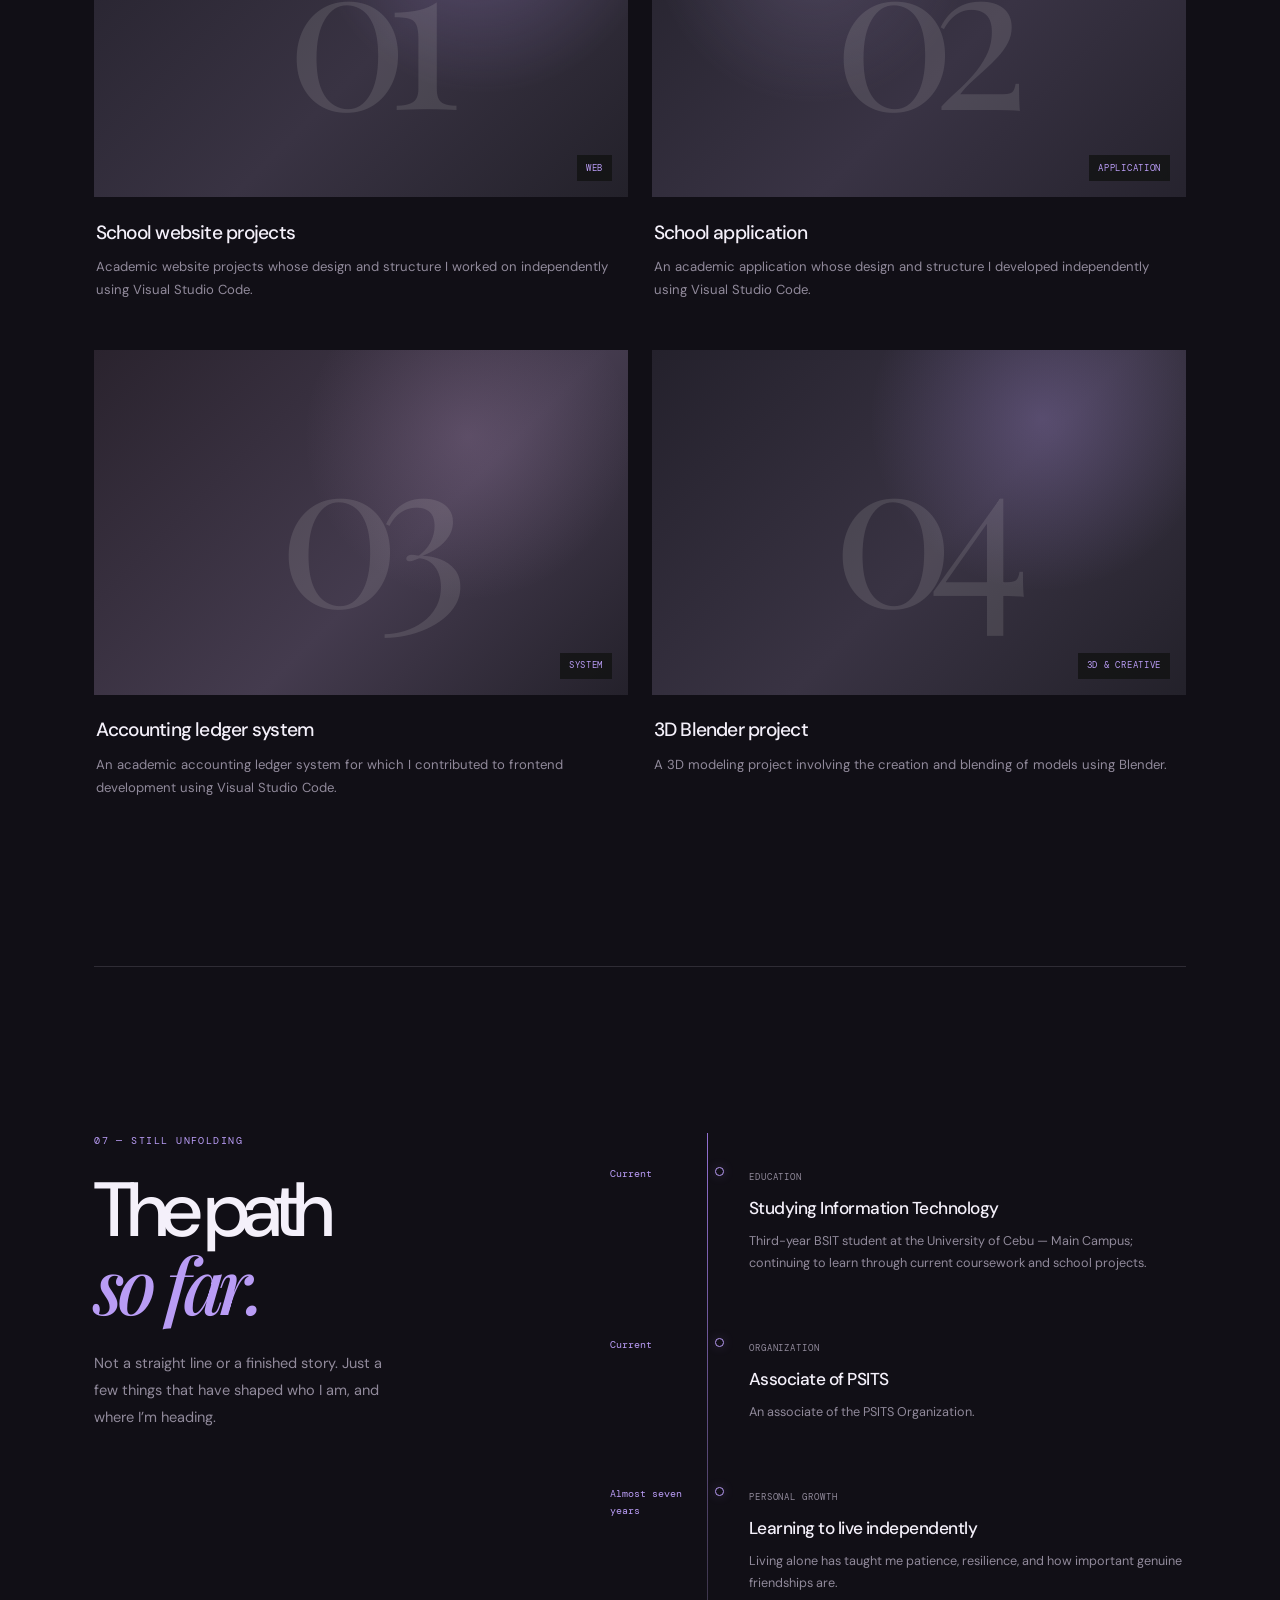
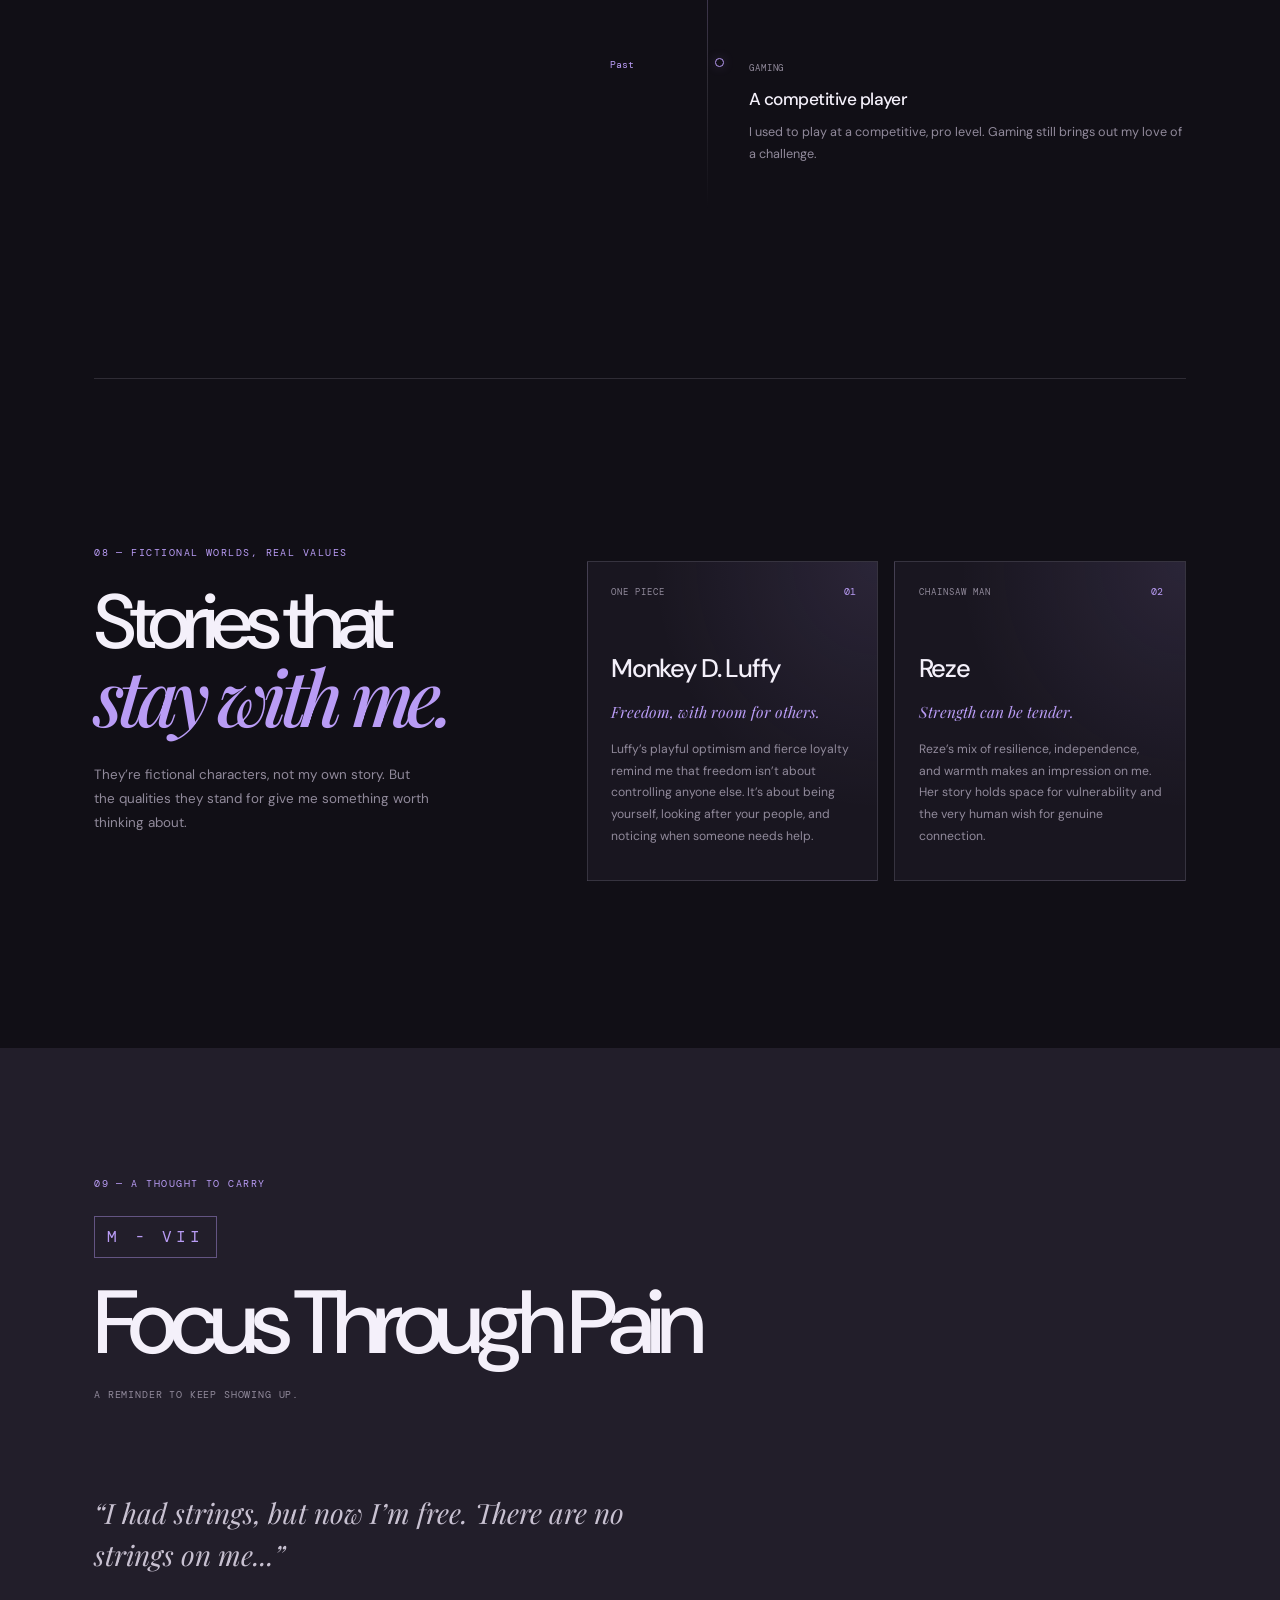
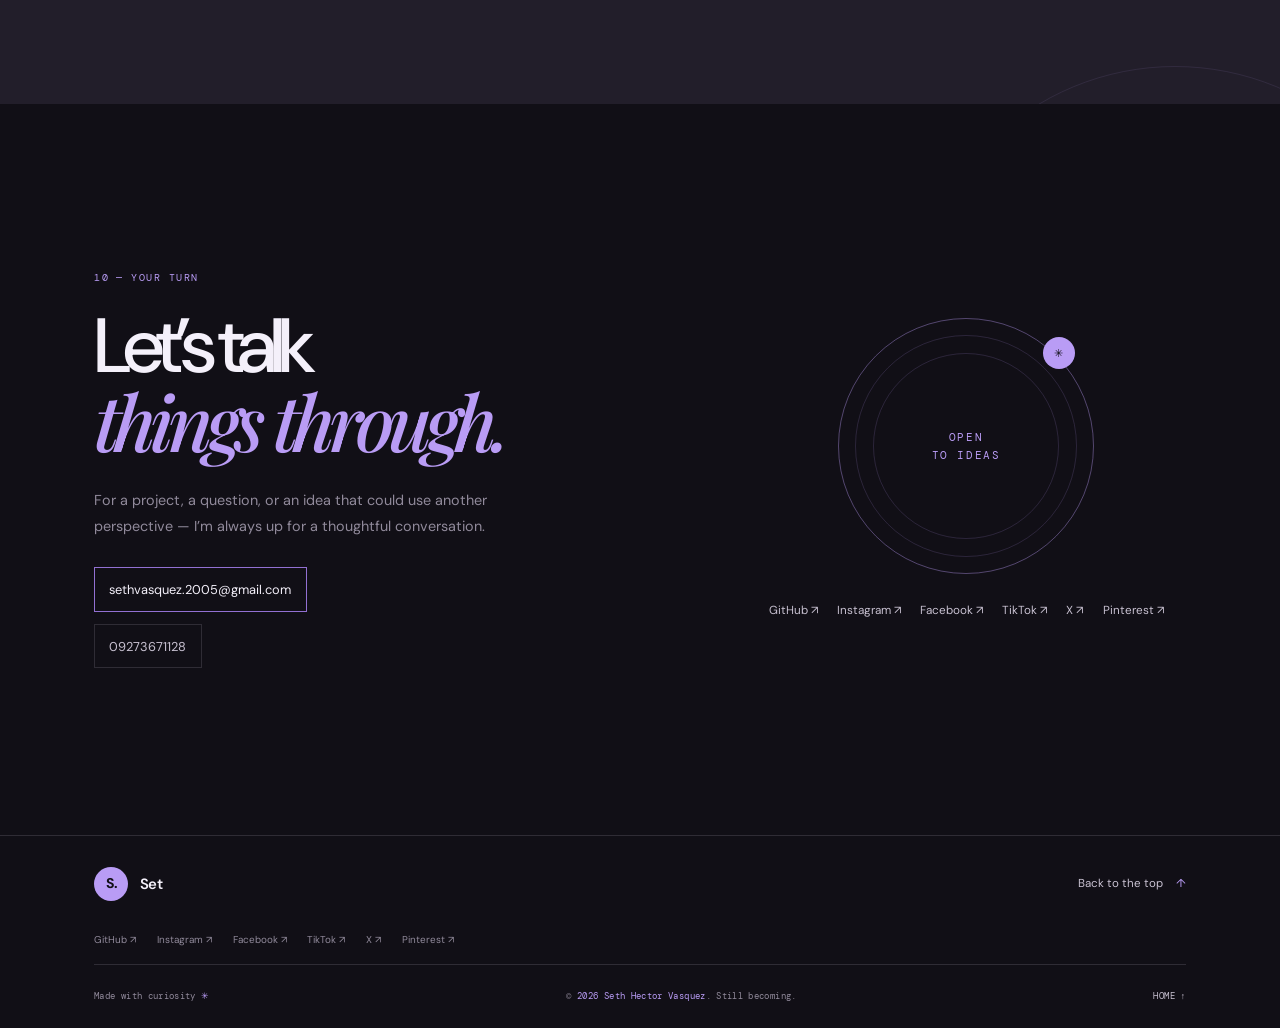
==== commit d8c4284a: "Add files via upload" ====
--- a/index.html
+++ b/index.html
@@ -25,6 +25,7 @@
       </button>
       <nav class="site-nav" id="site-navigation" aria-label="Main navigation">
         <a href="#about">About</a>
+        <a href="#resume">Resume</a>
         <a href="#education">Education</a>
         <a href="#projects">Projects</a>
         <a href="#journey">Journey</a>
@@ -56,7 +57,7 @@
           <span class="art-coordinate"><span class="sun-symbol" aria-hidden="true">☼</span><br>ROOM TO BE FREE</span>
         </div>
         <a class="scroll-cue" href="#about"><span class="scroll-cue-line"></span><span>Scroll to explore</span></a>
-        <span class="hero-index" aria-hidden="true">01 / 08</span>
+        <span class="hero-index" aria-hidden="true">01 / 10</span>
       </section>
 
       <section class="about section-wrap section-pad" id="about" aria-labelledby="about-title">
@@ -87,9 +88,199 @@
         </div>
       </section>
 
+      <section class="resume section-wrap section-pad" id="resume" aria-labelledby="resume-title">
+        <div class="section-heading reveal">
+          <p class="eyebrow">03 — Resume</p>
+          <h2 class="section-title" id="resume-title">A record of<br><em>the work.</em></h2>
+        </div>
+        <div class="resume-content">
+          <header class="resume-profile reveal">
+            <p class="resume-kicker">Seth Hector Vasquez</p>
+            <h3>BSIT Student</h3>
+            <p class="resume-location">Cebu City, Philippines</p>
+            <p class="resume-summary">Information Technology student interested in planning, coding, editing, scheduling, and management. I have contributed to academic websites, a school application, an accounting ledger system, and a Blender project, alongside practical IT support and student organization activities.</p>
+          </header>
+
+          <section class="resume-block resume-education reveal" aria-labelledby="resume-education-title">
+            <div class="resume-block-heading">
+              <p class="education-label">ACADEMIC HISTORY</p>
+              <h3 id="resume-education-title">Education</h3>
+            </div>
+            <ol class="resume-timeline">
+              <li class="resume-timeline-entry">
+                <p class="resume-period">Attendance: 2024–2025 to 2027–2028 · Expected completion period: 2027–2028</p>
+                <h4>University of Cebu – Main Campus</h4>
+                <p>Bachelor of Science in Information Technology · Third-year college student</p>
+                <p class="resume-detail">155A Sanciangko Street, Cebu City, Philippines</p>
+                <p class="resume-detail">Dean’s List recognition reported for first-year, second-semester and second-year, second-semester.</p>
+              </li>
+              <li class="resume-timeline-entry">
+                <p class="resume-period">2022–2024 · Attendance period</p>
+                <h4>University of Cebu – Main Campus, Senior High School Department</h4>
+                <p>TVL-ICT</p>
+                <p class="resume-detail">J. Alcantara Street, Sambag 1, Cebu City, Philippines</p>
+              </li>
+              <li class="resume-timeline-entry">
+                <p class="resume-period">2017–2021 · Completed 2021</p>
+                <h4>University of San Carlos – North Campus</h4>
+                <p class="resume-detail">General Maxilom Avenue, Cebu City, Philippines</p>
+              </li>
+              <li class="resume-timeline-entry">
+                <p class="resume-period">2012–2017 · Completed 2017</p>
+                <h4>St. Joseph School of Mactan</h4>
+                <p class="resume-detail">Mactan Airport Road, Lapu-Lapu City, Cebu, Philippines</p>
+              </li>
+            </ol>
+          </section>
+
+          <section class="resume-block reveal" aria-labelledby="resume-certifications-title">
+            <div class="resume-block-heading">
+              <p class="education-label">REPORTED COMPLETED TRAINING</p>
+              <h3 id="resume-certifications-title">Certifications and Training</h3>
+              <p class="resume-detail">Cisco Networking Academy (Cisco NetAcad), during senior high school</p>
+            </div>
+            <ul class="resume-cert-list">
+              <li>Networking Essentials</li>
+              <li>NDG Linux Unhatched <span>Partner: NDG</span></li>
+              <li>Cybersecurity Essentials</li>
+              <li>Introduction to Packet Tracer</li>
+              <li>Get Connected</li>
+              <li>Introduction to Cybersecurity</li>
+            </ul>
+          </section>
+
+          <div class="resume-columns">
+            <section class="resume-block reveal" aria-labelledby="resume-experience-title">
+              <div class="resume-block-heading">
+                <p class="education-label">PRACTICAL EXPERIENCE</p>
+                <h3 id="resume-experience-title">Work Experience</h3>
+              </div>
+              <article class="resume-entry">
+                <div class="resume-entry-heading">
+                  <h4>JOYO</h4>
+                  <span>January–February 2024</span>
+                </div>
+                <p class="resume-entry-role">IT Intern</p>
+                <ul class="resume-bullets">
+                  <li>Assisted with PC building and Windows setup on computers prepared for sale.</li>
+                  <li>Supported company marketing activities and inventory tasks.</li>
+                  <li>Helped facilitate English communication when language barriers arose.</li>
+                  <li>Applied technical skills during day-to-day tasks.</li>
+                </ul>
+              </article>
+              <article class="resume-entry">
+                <div class="resume-entry-heading">
+                  <h4>NazTech</h4>
+                  <span>Dates not specified</span>
+                </div>
+                <p class="resume-entry-role">Freelance</p>
+                <p class="resume-detail">Freelance work confirmed; further role and responsibility details were not provided.</p>
+              </article>
+            </section>
+
+            <section class="resume-block reveal" aria-labelledby="resume-involvement-title">
+              <div class="resume-block-heading">
+                <p class="education-label">CAMPUS & COMMUNITY</p>
+                <h3 id="resume-involvement-title">Leadership and Organizational Involvement</h3>
+              </div>
+              <article class="resume-entry">
+                <div class="resume-entry-heading">
+                  <h4>PSITS Organization</h4>
+                  <span>2025–Present</span>
+                </div>
+                <p class="resume-entry-role">Associate · Student body organization for IT students</p>
+                <p class="resume-detail">Involvement includes event facilitation, volunteer work, tournament support, teamwork, document handling, and limited assistance with finance team activities.</p>
+              </article>
+              <article class="resume-entry">
+                <div class="resume-entry-heading">
+                  <h4>Intramurals chess tournament</h4>
+                  <span>Upcoming</span>
+                </div>
+                <p class="resume-detail">Reported planned responsibility as the main Facilitator Supervisor. This is an upcoming role, not a completed accomplishment.</p>
+              </article>
+              <article class="resume-entry">
+                <div class="resume-entry-heading">
+                  <h4>NSTP community involvement</h4>
+                  <span>First-year classes</span>
+                </div>
+                <p class="resume-detail">Participated in community or volunteer activities during first-year NSTP classes.</p>
+              </article>
+            </section>
+          </div>
+
+          <section class="resume-block resume-projects reveal" aria-labelledby="resume-projects-title">
+            <div class="resume-block-heading">
+              <p class="education-label">ACADEMIC WORK · 2025–2026</p>
+              <h3 id="resume-projects-title">Project Experience</h3>
+            </div>
+            <div class="resume-project-grid">
+              <article class="resume-entry">
+                <h4>School website projects</h4>
+                <p>Worked independently on website design and structure for academic projects.</p>
+                <p class="resume-detail">Development environment: Visual Studio Code. Individual languages and frameworks were not specified.</p>
+              </article>
+              <article class="resume-entry">
+                <h4>School application</h4>
+                <p>Contributed independently to the design and structure of an application developed for school.</p>
+                <p class="resume-detail">Development environment: Visual Studio Code. Application technologies were not specified.</p>
+              </article>
+              <article class="resume-entry">
+                <h4>Accounting ledger system</h4>
+                <p>Contributed to frontend development for an academic accounting ledger system.</p>
+                <p class="resume-detail">Development environment: Visual Studio Code. Framework and database were not specified.</p>
+              </article>
+              <article class="resume-entry">
+                <h4>Blender project</h4>
+                <p>Worked on the design and structure of a 3D modeling project involving the creation and blending of 3D models.</p>
+                <p class="resume-detail">Tool: Blender.</p>
+              </article>
+            </div>
+          </section>
+
+          <div class="resume-columns resume-supporting">
+            <section class="resume-block reveal" aria-labelledby="resume-strengths-title">
+              <div class="resume-block-heading">
+                <p class="education-label">WAYS I LIKE TO WORK</p>
+                <h3 id="resume-strengths-title">Professional Strengths</h3>
+              </div>
+              <ul class="resume-tag-list">
+                <li>Communication</li>
+                <li>Leadership</li>
+                <li>Teamwork</li>
+                <li>Creativity</li>
+                <li>Problem-solving</li>
+                <li>Planning</li>
+                <li>Scheduling</li>
+                <li>Organization and management interests</li>
+              </ul>
+            </section>
+            <div class="resume-block resume-side-details">
+              <section class="reveal" aria-labelledby="resume-skills-title">
+                <div class="resume-block-heading">
+                  <p class="education-label">TECHNICAL SKILLS</p>
+                  <h3 id="resume-skills-title">Skills</h3>
+                </div>
+                <p class="resume-detail">The full technical skills list is in the <a class="resume-inline-link" href="#skills">Skills section</a>.</p>
+              </section>
+              <section class="reveal" aria-labelledby="resume-languages-title">
+                <div class="resume-block-heading">
+                  <p class="education-label">LANGUAGES</p>
+                  <h3 id="resume-languages-title">Languages</h3>
+                </div>
+                <ul class="resume-language-list">
+                  <li><span>English</span><span>Fluent</span></li>
+                  <li><span>Cebuano</span><span>Fluent</span></li>
+                  <li><span>Japanese</span><span>Currently learning</span></li>
+                </ul>
+              </section>
+            </div>
+          </div>
+        </div>
+      </section>
+
       <section class="education section-wrap section-pad" id="education" aria-labelledby="education-title">
         <div class="section-heading reveal">
-          <p class="eyebrow">03 — Where I’m learning</p>
+          <p class="eyebrow">04 — Where I’m learning</p>
           <h2 class="section-title" id="education-title">Building a<br><em>foundation.</em></h2>
         </div>
         <div class="education-content reveal">
@@ -110,7 +301,7 @@
 
       <section class="interests section-wrap section-pad" id="interests" aria-labelledby="interests-title">
         <div class="interest-heading reveal">
-          <div><p class="eyebrow">04 — Outside the pixels</p><h2 class="section-title" id="interests-title">My other<br><em>little worlds.</em></h2></div>
+          <div><p class="eyebrow">05 — Outside the pixels</p><h2 class="section-title" id="interests-title">My other<br><em>little worlds.</em></h2></div>
           <p class="interest-intro">Anime, games, stories, and all the things that make me want to stay up for one more episode — or one more round.</p>
         </div>
         <div class="interest-grid">
@@ -136,7 +327,7 @@
 
       <section class="projects section-wrap section-pad" id="projects" aria-labelledby="projects-title">
         <div class="projects-heading reveal">
-          <div><p class="eyebrow">05 — Things made real</p><h2 class="section-title" id="projects-title">Ideas, made<br><em>real.</em></h2></div>
+          <div><p class="eyebrow">06 — Things made real</p><h2 class="section-title" id="projects-title">Ideas, made<br><em>real.</em></h2></div>
           <a class="inline-link projects-all-link" href="#contact">Have something in mind? <span aria-hidden="true">↗</span></a>
         </div>
         <div class="project-filters" id="project-filters" aria-label="Filter projects" hidden></div>
@@ -145,30 +336,30 @@
       </section>
 
       <section class="journey section-wrap section-pad" id="journey" aria-labelledby="journey-title">
-        <div class="journey-heading reveal"><p class="eyebrow">06 — Still unfolding</p><h2 class="section-title" id="journey-title">The path<br><em>so far.</em></h2><p>Not a straight line or a finished story. Just a few things that have shaped who I am, and where I’m heading.</p></div>
+        <div class="journey-heading reveal"><p class="eyebrow">07 — Still unfolding</p><h2 class="section-title" id="journey-title">The path<br><em>so far.</em></h2><p>Not a straight line or a finished story. Just a few things that have shaped who I am, and where I’m heading.</p></div>
         <div class="timeline" id="timeline"></div>
         <p class="empty-note journey-empty reveal" id="journey-empty">Your milestones, studies, and big ideas will live here. Add them in <code>scripts/content.js</code>.</p>
       </section>
 
       <section class="characters section-wrap section-pad" id="characters" aria-labelledby="characters-title">
-        <div class="characters-heading reveal"><p class="eyebrow">07 — Fictional worlds, real values</p><h2 class="section-title" id="characters-title">Stories that<br><em>stay with me.</em></h2><p>They’re fictional characters, not my own story. But the qualities they stand for give me something worth thinking about.</p></div>
+        <div class="characters-heading reveal"><p class="eyebrow">08 — Fictional worlds, real values</p><h2 class="section-title" id="characters-title">Stories that<br><em>stay with me.</em></h2><p>They’re fictional characters, not my own story. But the qualities they stand for give me something worth thinking about.</p></div>
         <div class="character-grid" id="character-grid"></div>
       </section>
 
       <section class="philosophy" id="philosophy" aria-labelledby="philosophy-title">
         <div class="philosophy-inner section-wrap reveal">
-          <p class="eyebrow">08 — A thought to carry</p>
+          <p class="eyebrow">09 — A thought to carry</p>
           <span class="motto-mark" data-profile="mottoMark">M - VII</span>
           <blockquote id="philosophy-title" data-profile="motto">Focus Through Pain</blockquote>
           <p class="quote-attribution" data-profile="mottoAttribution">A reminder to keep showing up.</p>
           <p class="closing-thought" data-profile="closingThought">“I had strings, but now I’m free. There are no strings on me...”</p>
-          <span class="philosophy-star" aria-hidden="true">✳</span>
+          <span class="philosophy-star" aria-hidden="true"></span>
         </div>
       </section>
 
       <section class="contact section-wrap section-pad" id="contact" aria-labelledby="contact-title">
         <div class="contact-copy reveal">
-          <p class="eyebrow">09 — Your turn</p>
+          <p class="eyebrow">10 — Your turn</p>
           <h2 class="section-title" id="contact-title">Let’s talk<br><em>things through.</em></h2>
           <p>For a project, a question, or an idea that could use another perspective — I’m always up for a thoughtful conversation.</p>
           <div class="contact-methods" id="contact-methods"></div>
@@ -187,7 +378,7 @@
         <a class="back-to-top" href="#home">Back to the top <span aria-hidden="true">↑</span></a>
       </div>
       <div class="footer-socials section-wrap" id="footer-social-links" aria-label="Social profiles"></div>
-      <div class="footer-bottom section-wrap"><p>Made with curiosity <span aria-hidden="true">✳</span></p><p>© <span id="current-year"></span> <span data-profile="name">Seth Hector Vasquez</span>. Still becoming.</p><a href="#home">HOME ↑</a><a class="cat-secret" href="cats.html" aria-label="A little surprise" title="Psst..."><svg viewBox="0 0 24 24" aria-hidden="true"><path d="M4 10 3.2 3.5 9 7h6l5.8-3.5L20 10a8 8 0 1 1-16 0Zm4.3 1.2a1 1 0 1 0 0-2 1 1 0 0 0 0 2Zm7.4 0a1 1 0 1 0 0-2 1 1 0 0 0 0 2ZM9 14c1.7 1.8 4.3 1.8 6 0"/></svg></a></div>
+      <div class="footer-bottom section-wrap"><p>Made with curiosity <span aria-hidden="true">✳</span></p><p>© <span id="current-year"></span> <span data-profile="name">Seth Hector Vasquez</span>. Still becoming.</p><a href="#home">HOME ↑</a></div>
     </footer>
   </body>
 </html>
--- a/styles.css
+++ b/styles.css
@@ -244,8 +244,8 @@
 .interest-card-featured { grid-row: span 2; }
 .interest-visual { position: relative; overflow: hidden; aspect-ratio: 1.5; background: var(--ink-raised); }
 .interest-card-featured .interest-visual { height: calc(100% - 5.1rem); min-height: 25rem; aspect-ratio: auto; }
-.interest-visual img { width: 100%; height: 100%; object-fit: cover; transition: transform .7s cubic-bezier(.2, .65, .3, 1), filter .4s ease; }
-.interest-card:hover .interest-visual img { transform: scale(1.045); filter: saturate(1.12); }
+.interest-visual img, .interest-visual video { width: 100%; height: 100%; object-fit: cover; transition: transform .7s cubic-bezier(.2, .65, .3, 1), filter .4s ease; }
+.interest-card:hover .interest-visual img, .interest-card:hover .interest-visual video { transform: scale(1.045); filter: saturate(1.12); }
 .interest-visual::after { position: absolute; inset: 0; background: linear-gradient(180deg, rgba(9, 12, 11, .04) 36%, rgba(9, 12, 11, .61)); content: ""; pointer-events: none; }
 .visual-tag, .visual-caption { position: absolute; z-index: 1; left: clamp(1rem, 2.5vw, 2rem); }
 .visual-tag { top: 1.35rem; color: rgba(240, 239, 232, .82); font-family: var(--mono); font-size: .55rem; letter-spacing: .14em; }
@@ -354,12 +354,51 @@
 .footer-bottom p span { color: var(--acid); }
 .footer-bottom > a { color: var(--paper-soft); }
 .footer-bottom > a:hover { color: var(--acid); }
-.cat-secret { display: grid; width: 1.6rem; height: 1.6rem; place-items: center; color: var(--muted); opacity: .52; transition: color .2s ease, opacity .2s ease, transform .2s ease; }
-.cat-secret:hover, .cat-secret:focus-visible { transform: rotate(-8deg) scale(1.1); color: var(--acid); opacity: 1; }
-.cat-secret svg { width: 1rem; fill: none; stroke: currentColor; stroke-linecap: round; stroke-linejoin: round; stroke-width: 1.5; }
-
 .reveal { opacity: 0; transform: translateY(22px); transition: opacity .7s ease, transform .7s cubic-bezier(.2, .65, .3, 1); }
 .reveal.is-visible { opacity: 1; transform: translateY(0); }
+
+.resume { display: grid; grid-template-columns: .82fr 1.18fr; gap: 2rem 6vw; border-top: 1px solid var(--line); background: radial-gradient(ellipse at 88% 12%, rgba(185, 156, 245, .045), transparent 42%); }
+.resume-content { display: grid; gap: 3.2rem; padding-top: 2.9rem; }
+.resume-profile { padding-bottom: 2.3rem; border-bottom: 1px solid var(--line); }
+.resume-kicker { margin: 0 0 .15rem; color: var(--acid); font-family: var(--mono); font-size: .62rem; letter-spacing: .1em; text-transform: uppercase; }
+.resume-profile h3 { margin: 0; font-size: clamp(1.7rem, 3vw, 2.6rem); font-weight: 500; letter-spacing: -.055em; line-height: 1.2; }
+.resume-location { margin: .45rem 0 1.25rem; color: var(--muted); font-family: var(--mono); font-size: .63rem; }
+.resume-summary { max-width: 50rem; margin: 0; color: var(--paper-soft); font-size: .91rem; line-height: 1.85; }
+.resume-block { min-width: 0; }
+.resume-block-heading { margin-bottom: 1.2rem; }
+.resume-block-heading .education-label { display: block; }
+.resume-block-heading h3 { margin: .38rem 0 0; font-size: clamp(1.18rem, 2vw, 1.55rem); font-weight: 500; letter-spacing: -.04em; line-height: 1.3; }
+.resume-block-heading .resume-detail { margin: .55rem 0 0; }
+.resume-timeline { display: grid; gap: 0; margin: 0; padding: 0 0 0 1.1rem; border-left: 1px solid var(--line); list-style: none; }
+.resume-timeline-entry { position: relative; padding: 0 0 1.7rem 1.1rem; }
+.resume-timeline-entry:last-child { padding-bottom: 0; }
+.resume-timeline-entry::before { position: absolute; top: .36rem; left: -1.38rem; width: .48rem; aspect-ratio: 1; border: 1px solid var(--acid-dark); border-radius: 50%; background: var(--ink); content: ""; }
+.resume-period { margin: 0 0 .35rem; color: var(--acid); font-family: var(--mono); font-size: .57rem; letter-spacing: .055em; }
+.resume-timeline-entry h4, .resume-entry h4 { margin: 0; font-size: .95rem; font-weight: 500; letter-spacing: -.02em; line-height: 1.5; }
+.resume-timeline-entry > p:not(.resume-period), .resume-entry > p:not(.resume-entry-role), .resume-entry-role { margin: .3rem 0 0; color: var(--paper-soft); font-size: .76rem; line-height: 1.75; }
+.resume-detail { color: var(--muted) !important; font-size: .7rem !important; line-height: 1.75; }
+.resume-cert-list { display: grid; grid-template-columns: repeat(3, minmax(0, 1fr)); gap: .7rem 1rem; margin: 0; padding: 0; list-style: none; }
+.resume-cert-list li { padding-top: .65rem; border-top: 1px solid var(--line); color: var(--paper-soft); font-size: .72rem; line-height: 1.55; }
+.resume-cert-list li span { display: block; margin-top: .15rem; color: var(--muted); font-size: .62rem; }
+.resume-columns { display: grid; grid-template-columns: 1fr 1fr; gap: 2.2rem; }
+.resume-entry { padding-block: 1rem; border-top: 1px solid var(--line); }
+.resume-entry-heading { display: flex; flex-wrap: wrap; align-items: baseline; justify-content: space-between; gap: .25rem .8rem; }
+.resume-entry-heading > span { color: var(--acid); font-family: var(--mono); font-size: .55rem; }
+.resume-entry-role { color: var(--paper-soft) !important; }
+.resume-bullets { display: grid; gap: .4rem; margin: .8rem 0 0; padding-left: 1rem; color: var(--muted); font-size: .7rem; line-height: 1.7; }
+.resume-bullets li::marker { color: var(--acid-dark); }
+.resume-projects { padding-top: .25rem; }
+.resume-project-grid { display: grid; grid-template-columns: 1fr 1fr; column-gap: 2rem; }
+.resume-project-grid .resume-entry > p { max-width: 34rem; }
+.resume-supporting { align-items: start; }
+.resume-tag-list { display: flex; flex-wrap: wrap; gap: .5rem; margin: 0; padding: 0; list-style: none; }
+.resume-tag-list li { padding: .38rem .62rem; border: 1px solid var(--line); color: var(--paper-soft); font-size: .65rem; }
+.resume-side-details { display: grid; gap: 2.2rem; }
+.resume-inline-link { color: var(--acid); text-decoration: underline; text-decoration-color: var(--acid-dark); text-underline-offset: .2em; }
+.resume-inline-link:hover { color: var(--paper); }
+.resume-language-list { display: grid; gap: .55rem; margin: 0; padding: 0; list-style: none; }
+.resume-language-list li { display: flex; justify-content: space-between; gap: 1rem; padding-bottom: .5rem; border-bottom: 1px solid var(--line); font-size: .72rem; }
+.resume-language-list li span:last-child { color: var(--muted); }
 
 @keyframes rise-in { from { opacity: 0; transform: translateY(22px); } to { opacity: 1; transform: translateY(0); } }
 @keyframes art-appear { from { opacity: 0; transform: translateY(12px) scale(.98); } to { opacity: 1; transform: translateY(0) scale(1); } }
@@ -378,7 +417,7 @@
   .hero-name .hero-title-accent { font-size: .3em; }
   .hero-art { width: min(100%, 29rem); }
   .art-coordinate { display: none; }
-  .about, .skills, .education, .characters { grid-template-columns: .72fr 1.28fr; gap: 2rem 4vw; }
+  .about, .skills, .resume, .education, .characters { grid-template-columns: .72fr 1.28fr; gap: 2rem 4vw; }
   .skill-group { grid-template-columns: 1fr; gap: .8rem; }
 }
 
@@ -417,14 +456,19 @@
   .scroll-cue { bottom: 1.5rem; }
   .hero-index { right: 0; bottom: 1.5rem; }
   .section-pad { padding-block: 6.5rem; }
-  .about, .skills, .education, .characters, .journey, .contact { grid-template-columns: 1fr; gap: 2rem; }
+  .about, .skills, .resume, .education, .characters, .journey, .contact { grid-template-columns: 1fr; gap: 2rem; }
   .section-title { font-size: clamp(3.8rem, 13vw, 5.6rem); }
-  .about-content, .skills-content, .education-content { padding-top: .5rem; }
+  .about-content, .skills-content, .resume-content, .education-content { padding-top: .5rem; }
   .about-lead { font-size: clamp(1.45rem, 6vw, 2rem); }
   .about-columns { gap: 1.2rem; }
   .about-columns p { font-size: .82rem; }
   .about-side-note { grid-column: 1; margin-top: .4rem; }
   .skills-intro { margin-bottom: 2rem; }
+  .resume-content { gap: 2.5rem; }
+  .resume-profile { padding-bottom: 1.7rem; }
+  .resume-columns, .resume-project-grid { grid-template-columns: 1fr; gap: 1.7rem; }
+  .resume-cert-list { grid-template-columns: repeat(2, minmax(0, 1fr)); }
+  .resume-project-grid { column-gap: 0; }
   .education-content { gap: 1.8rem; }
   .education-card { padding: 1.2rem; }
   .education-meta { flex-direction: column; gap: .4rem; }
@@ -485,6 +529,7 @@
   .footnote-line { width: 1.3rem; }
   .about-columns { grid-template-columns: 1fr; gap: .85rem; }
   .skill-group { grid-template-columns: 1fr; gap: .65rem; }
+  .resume-cert-list { grid-template-columns: 1fr; }
   .interest-grid { gap: 2.4rem .8rem; }
   .interest-visual { aspect-ratio: .8; }
   .interest-card-copy p { font-size: .67rem; }
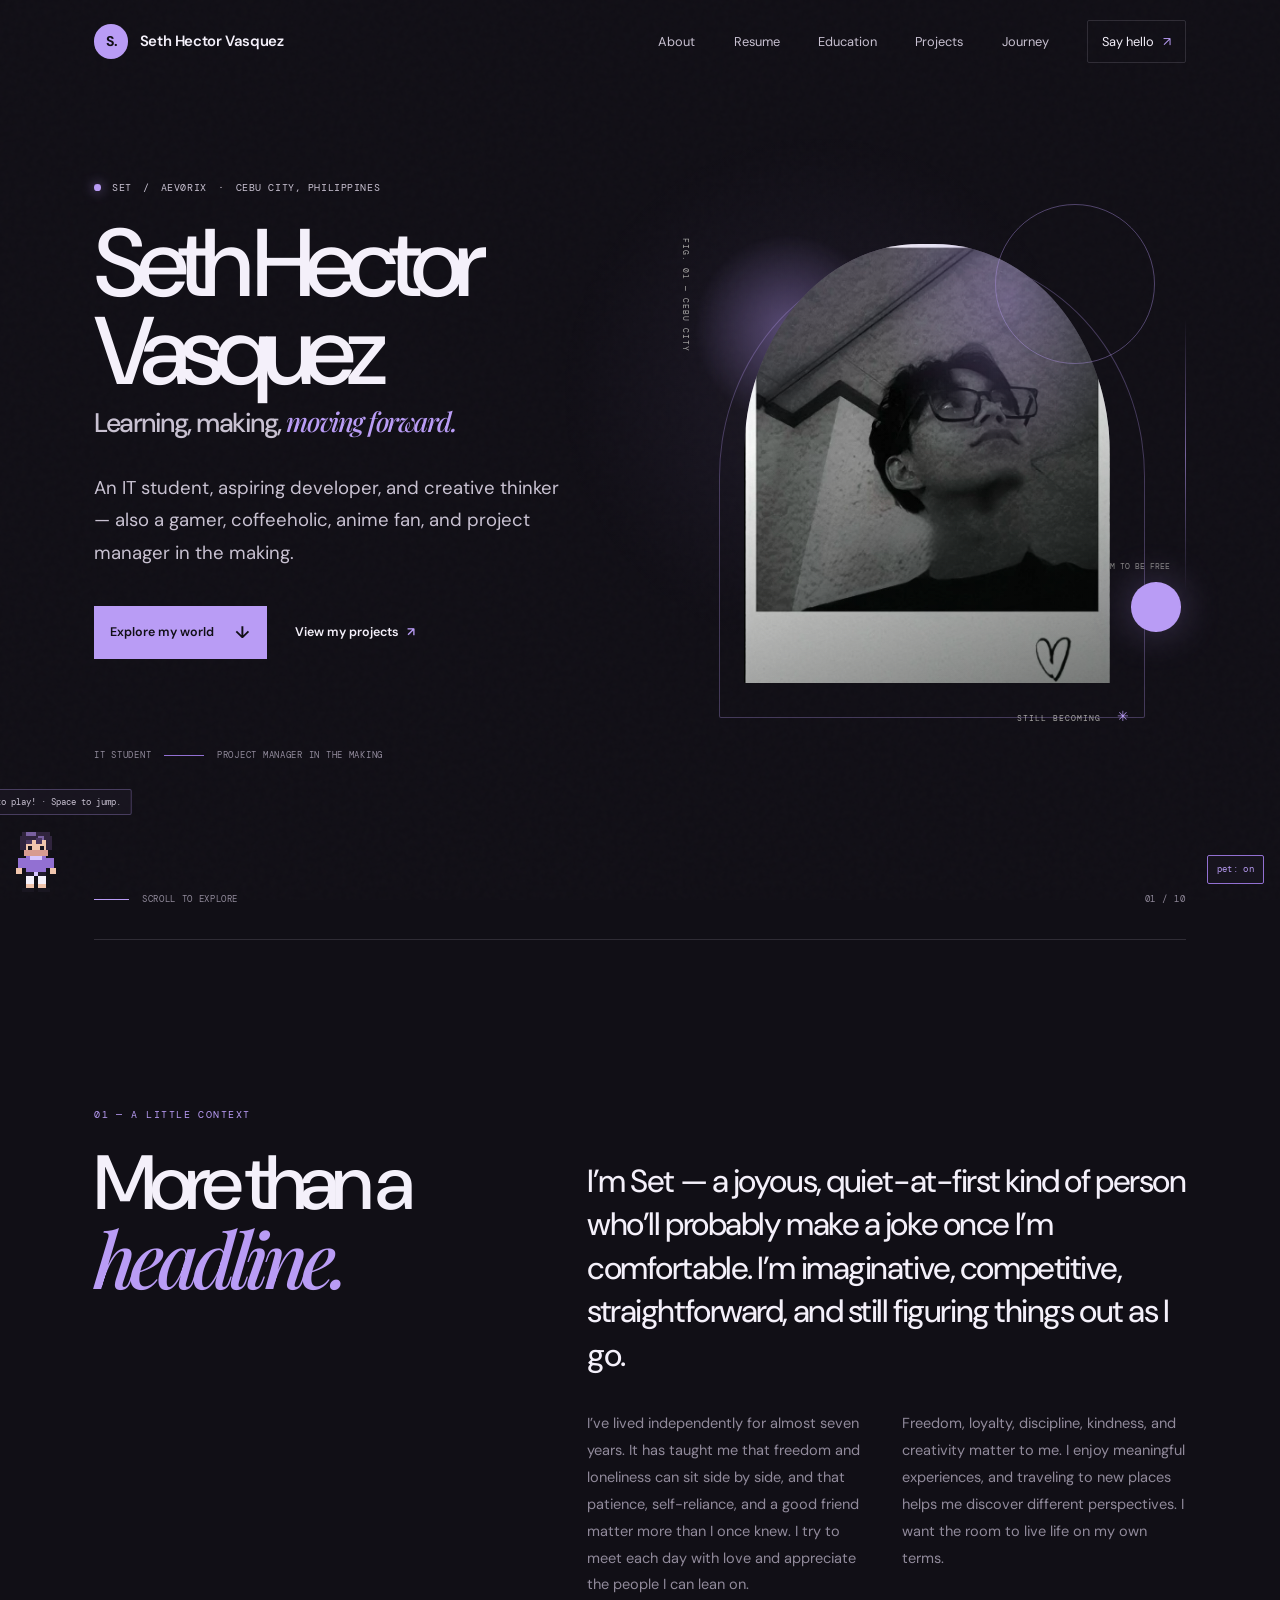
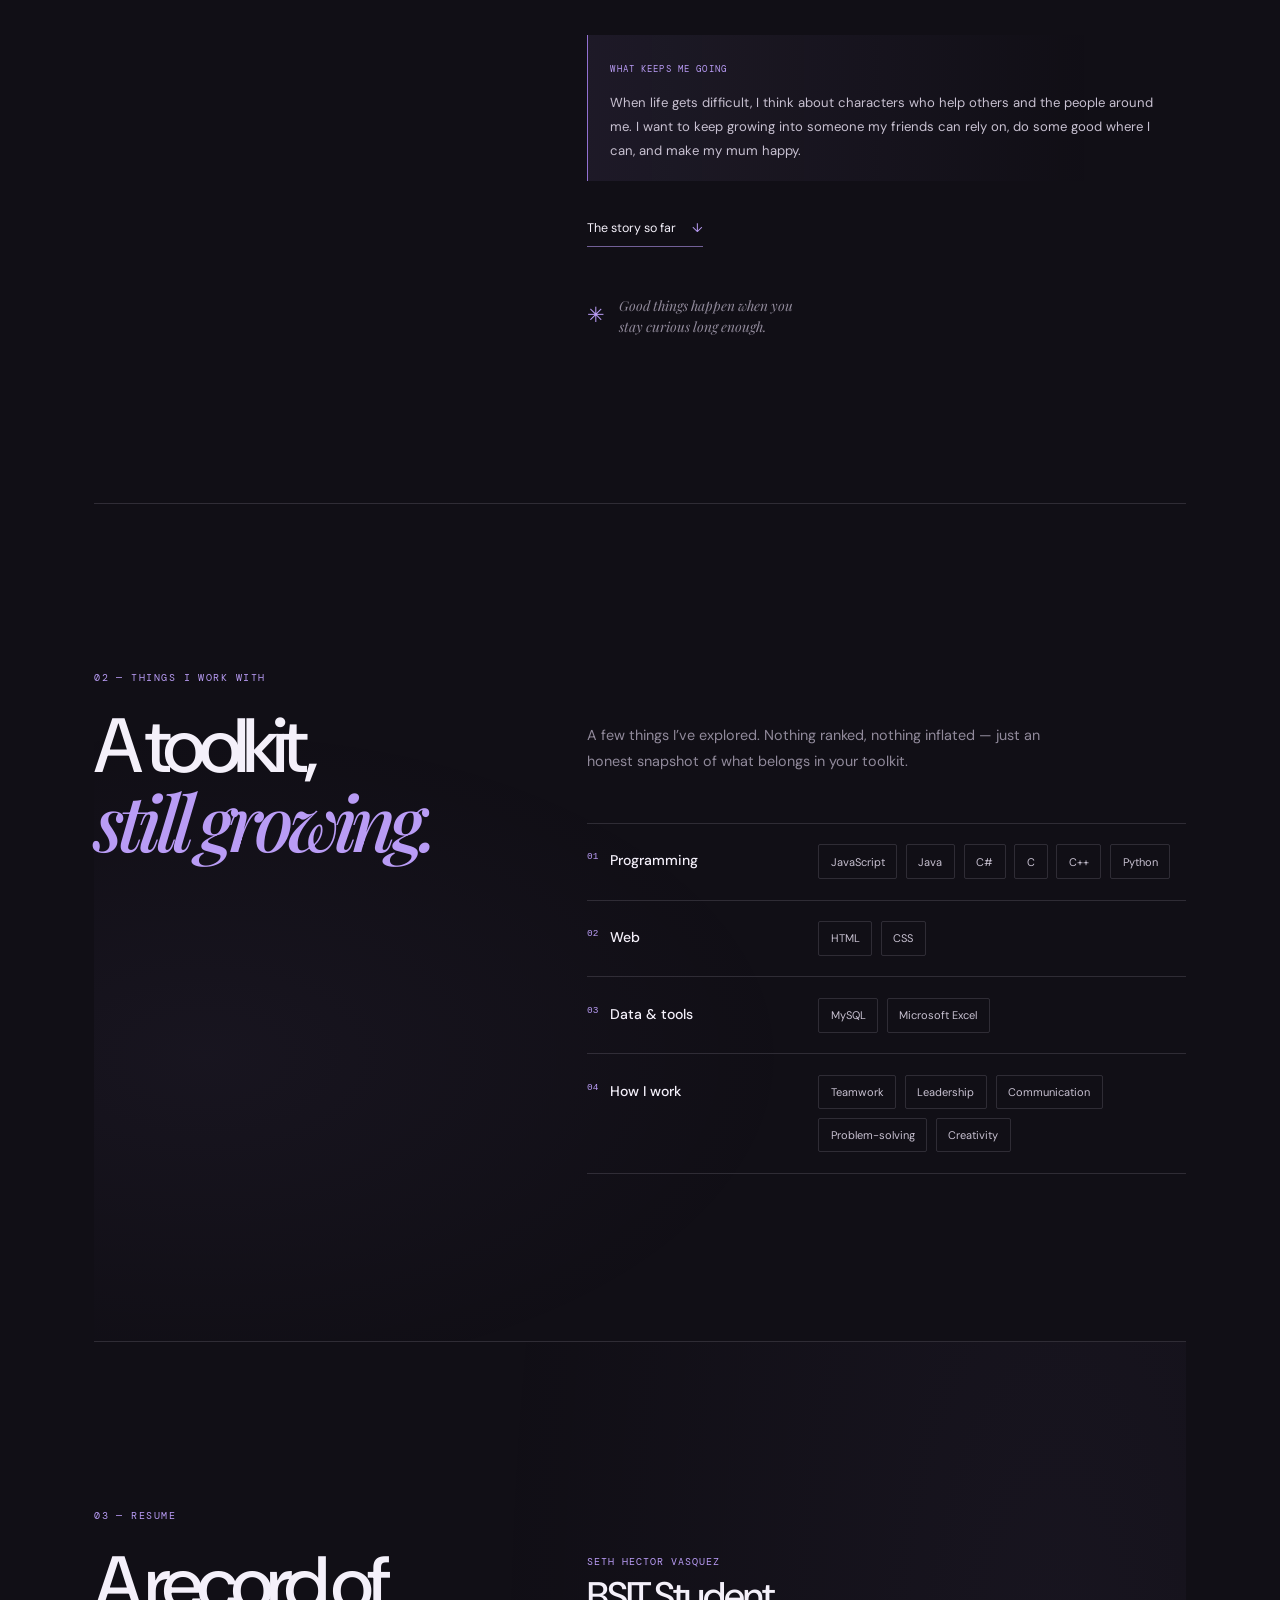
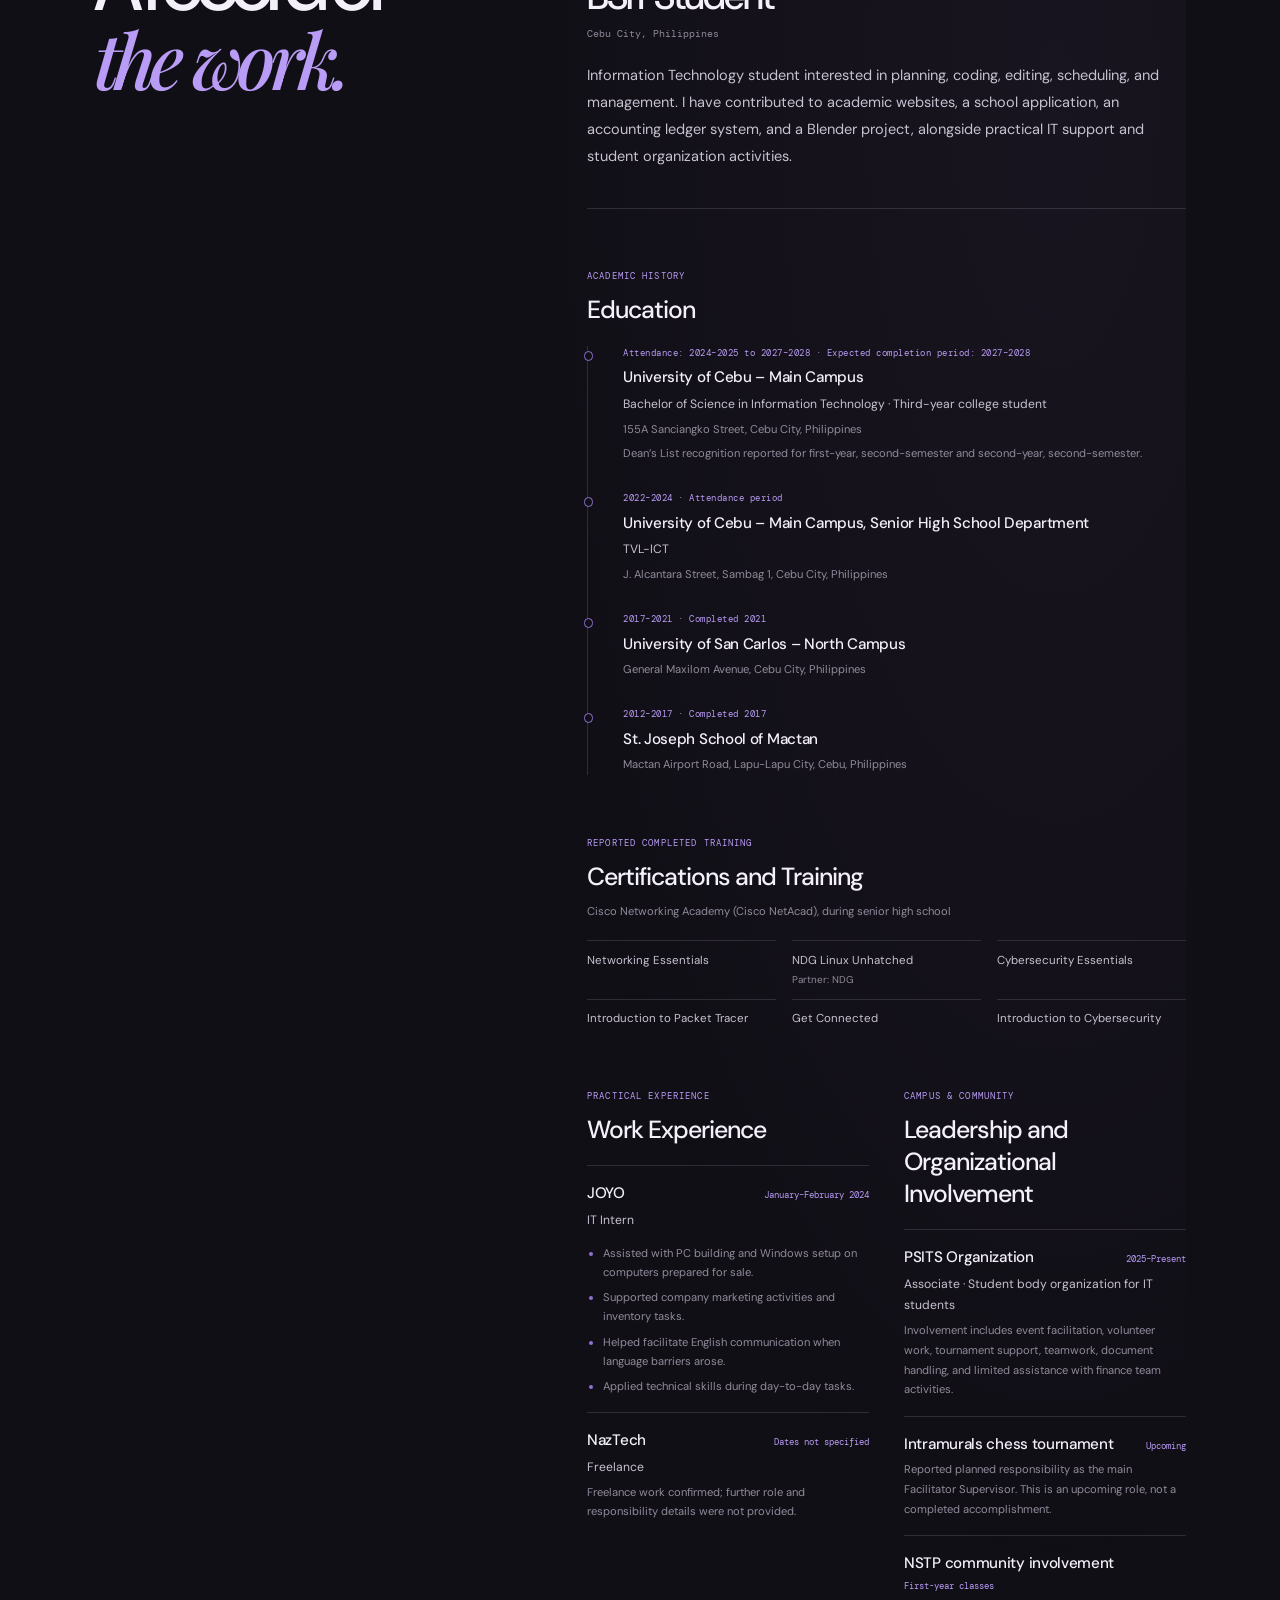
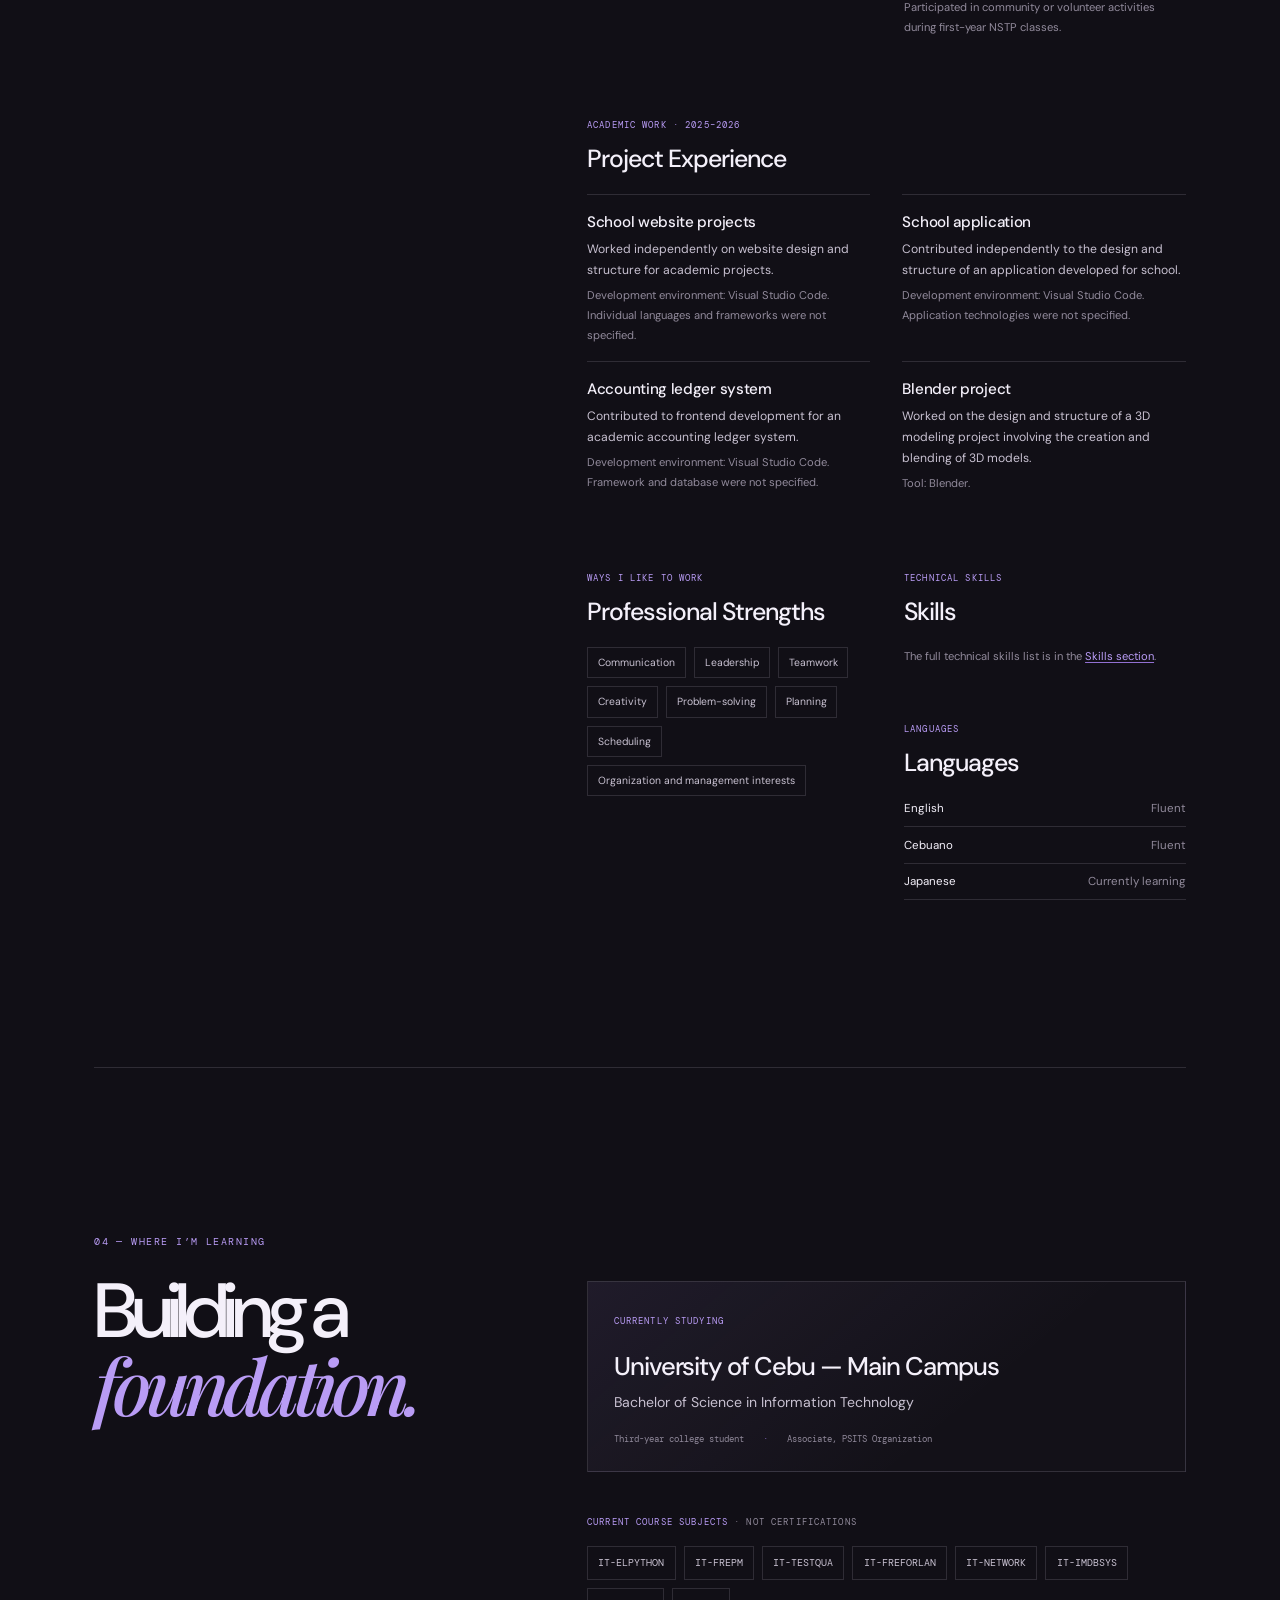
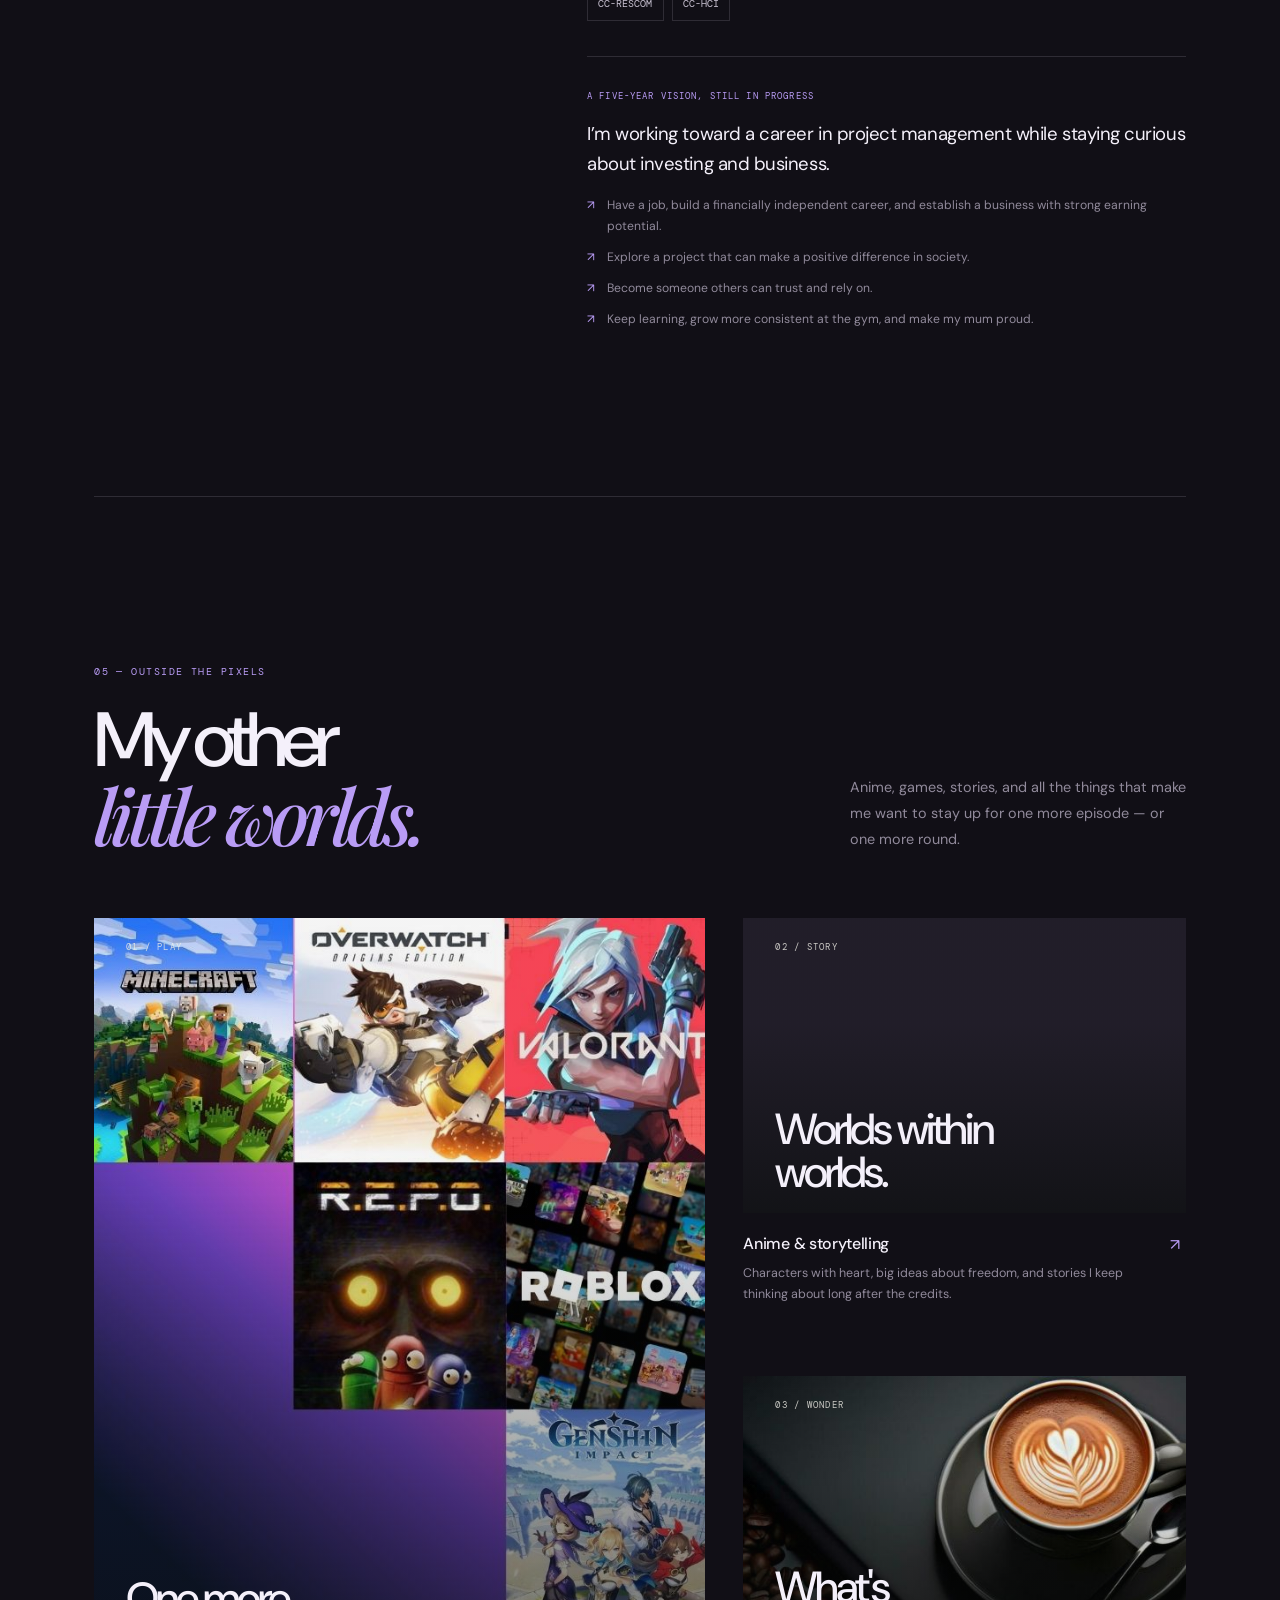
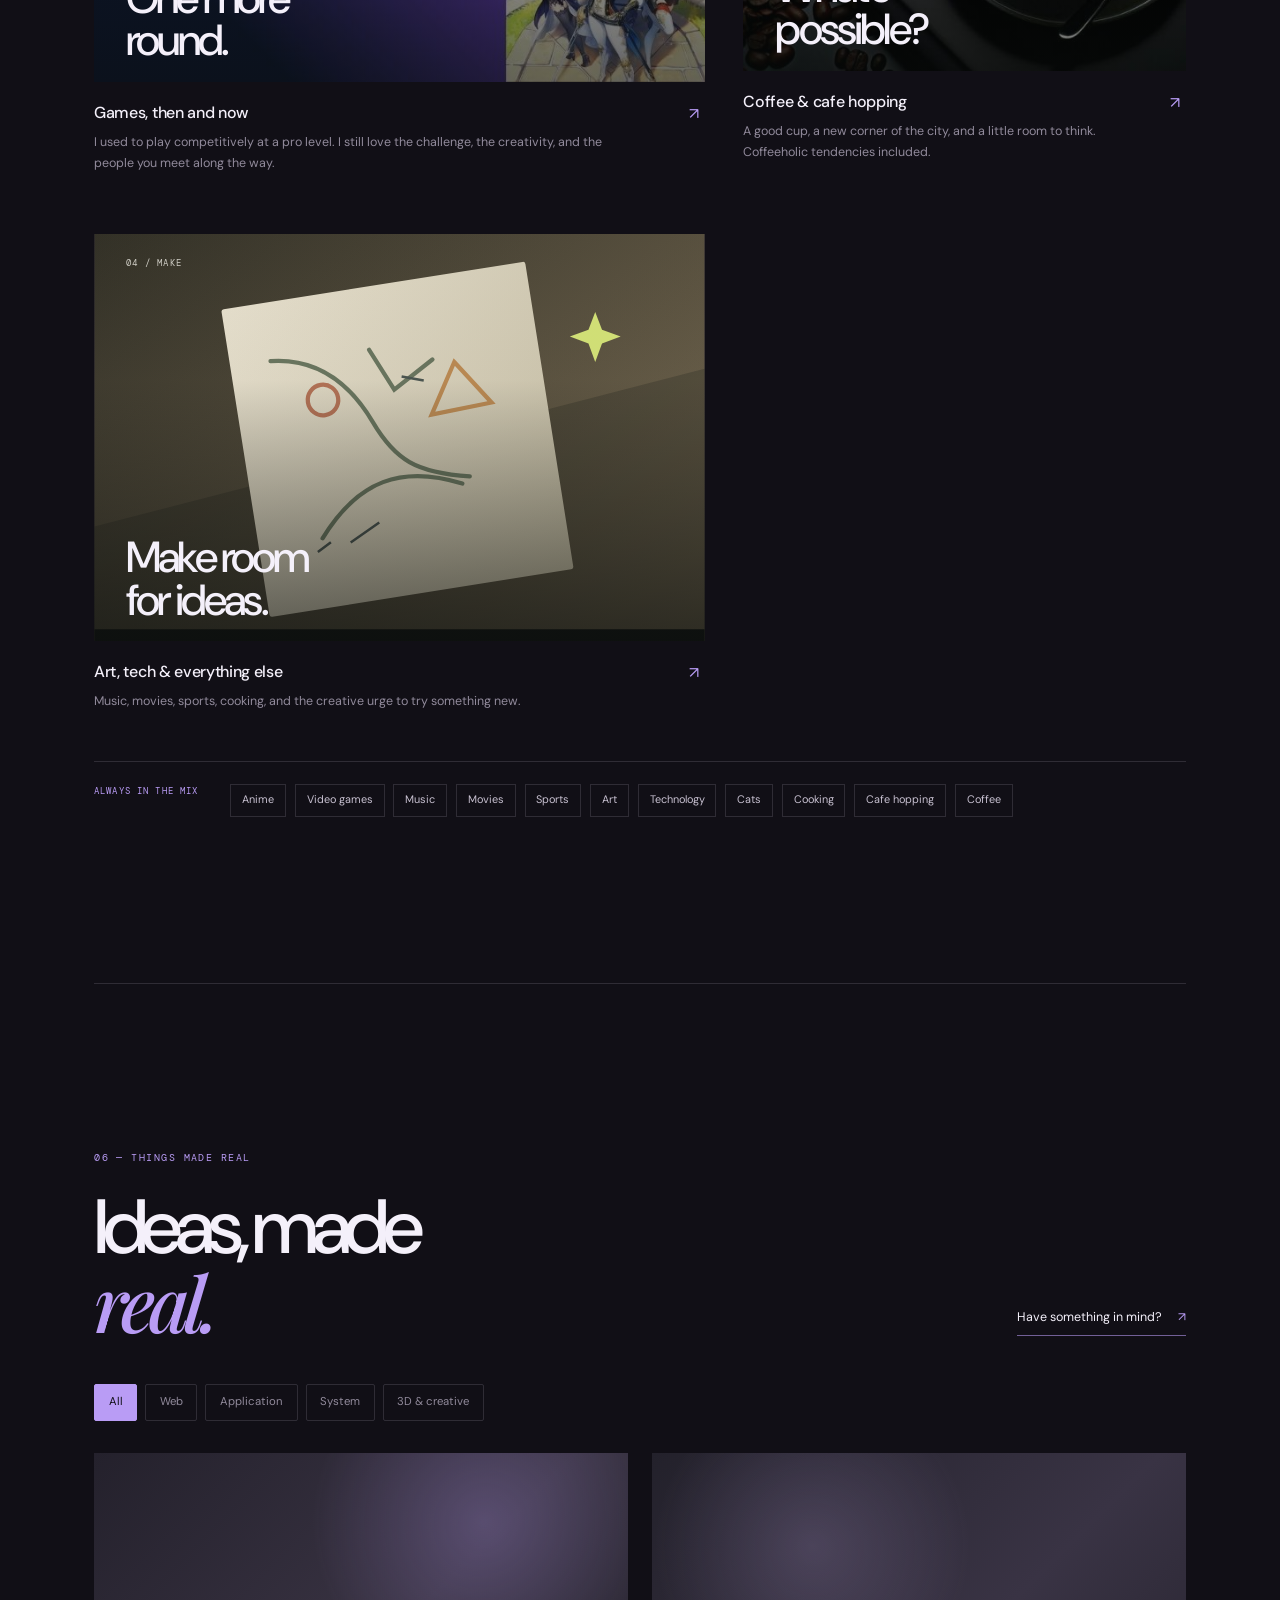
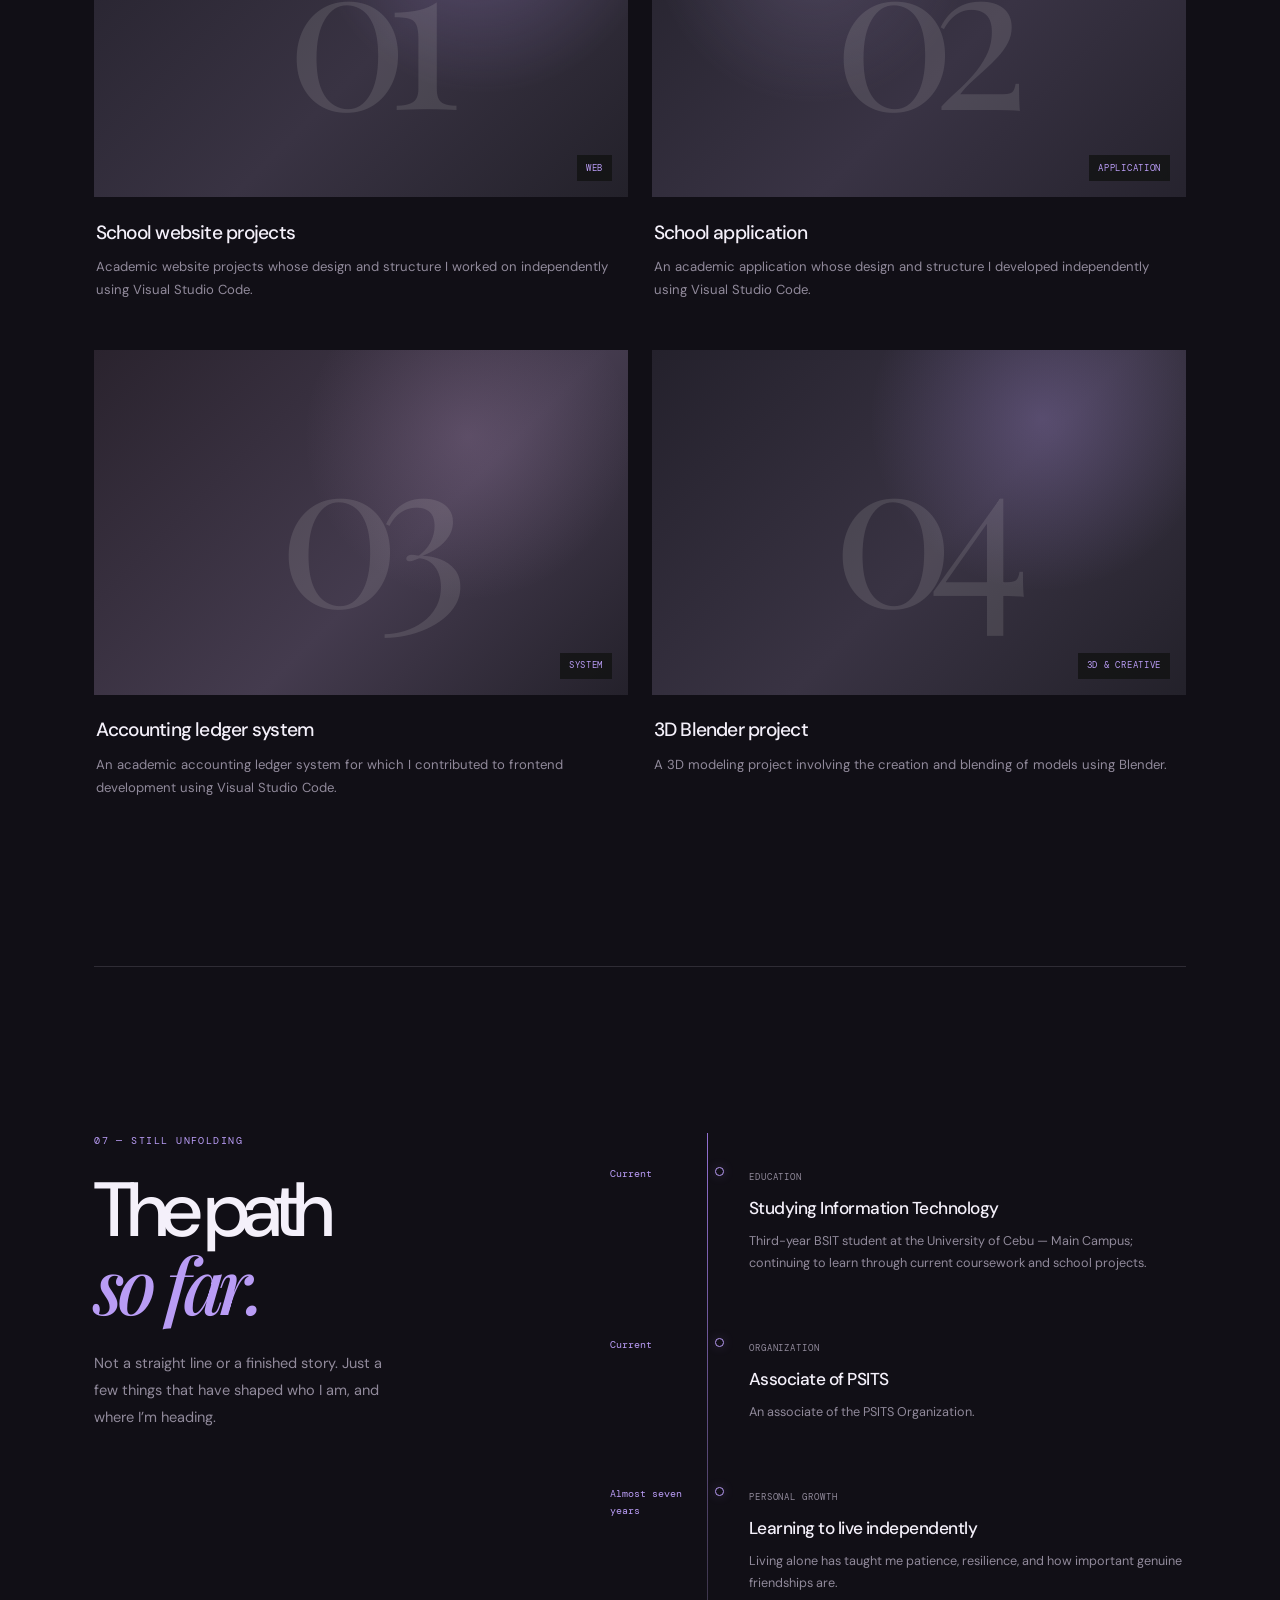
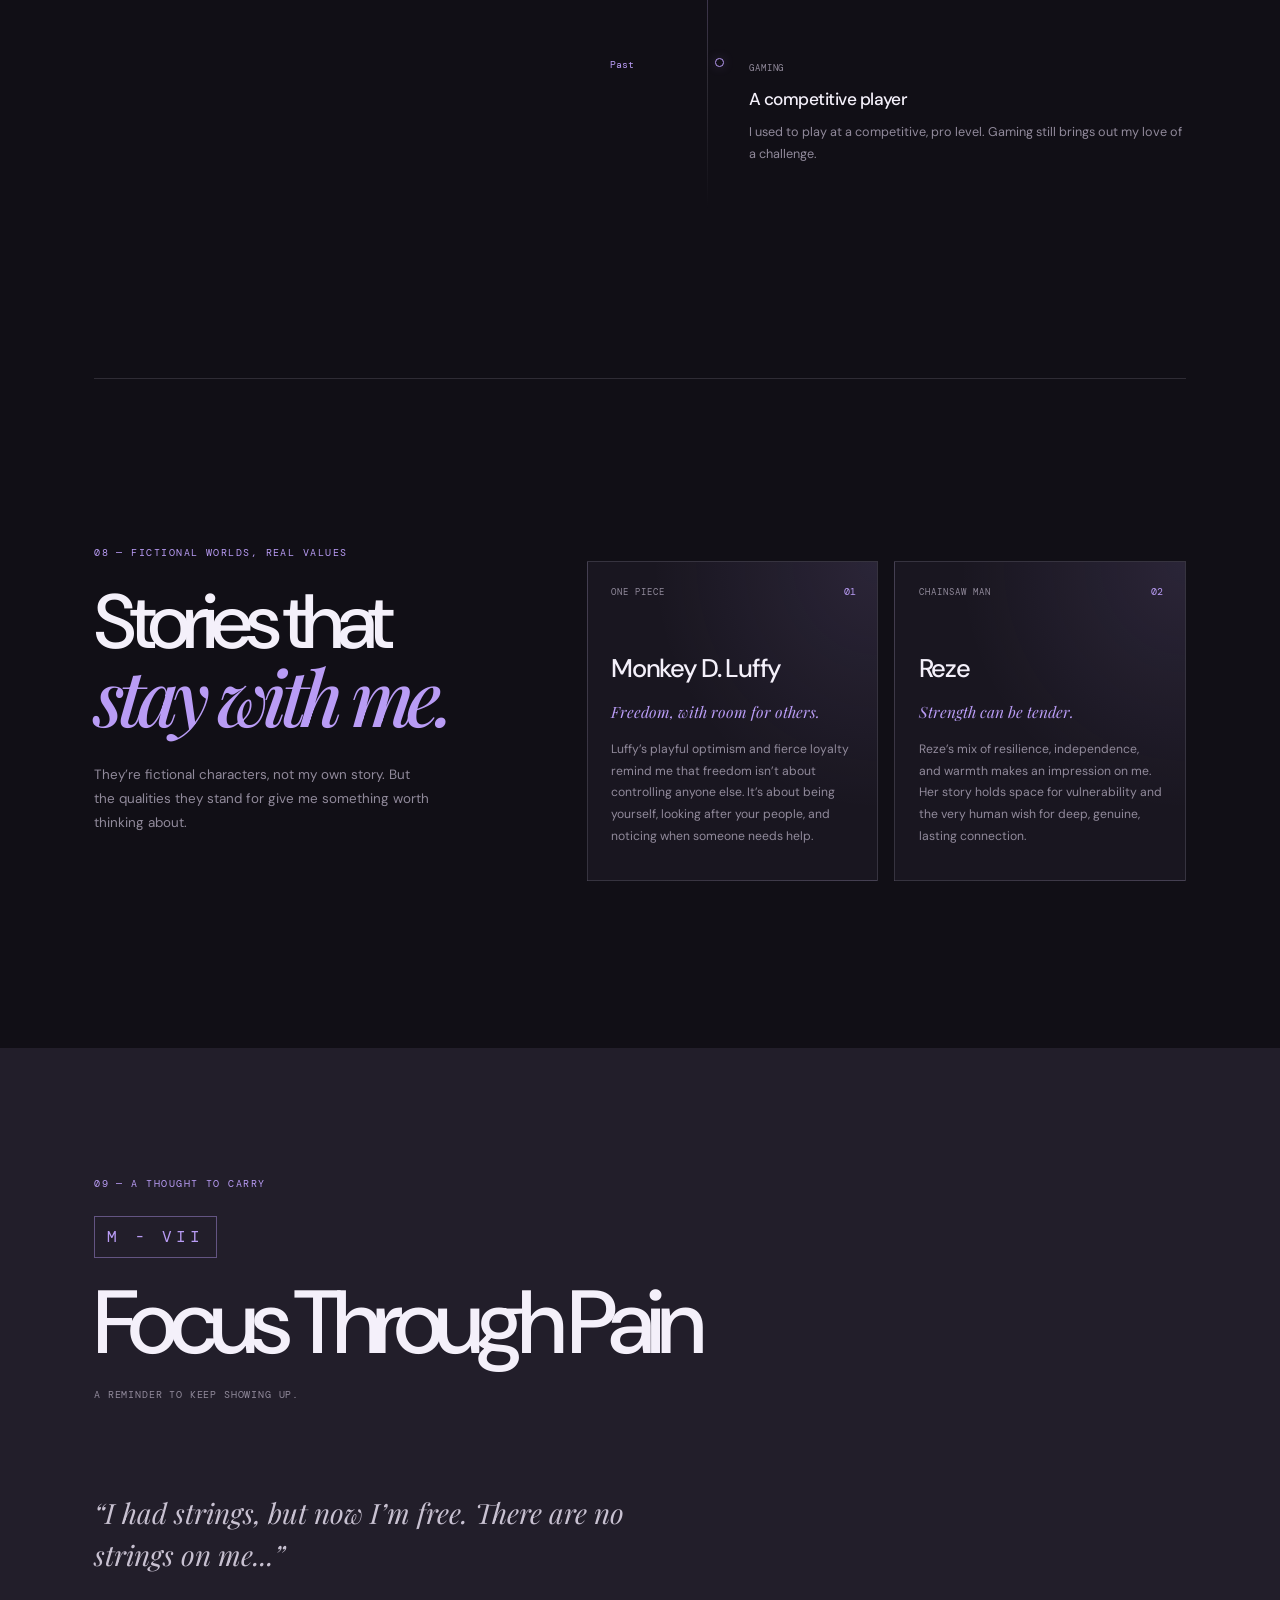
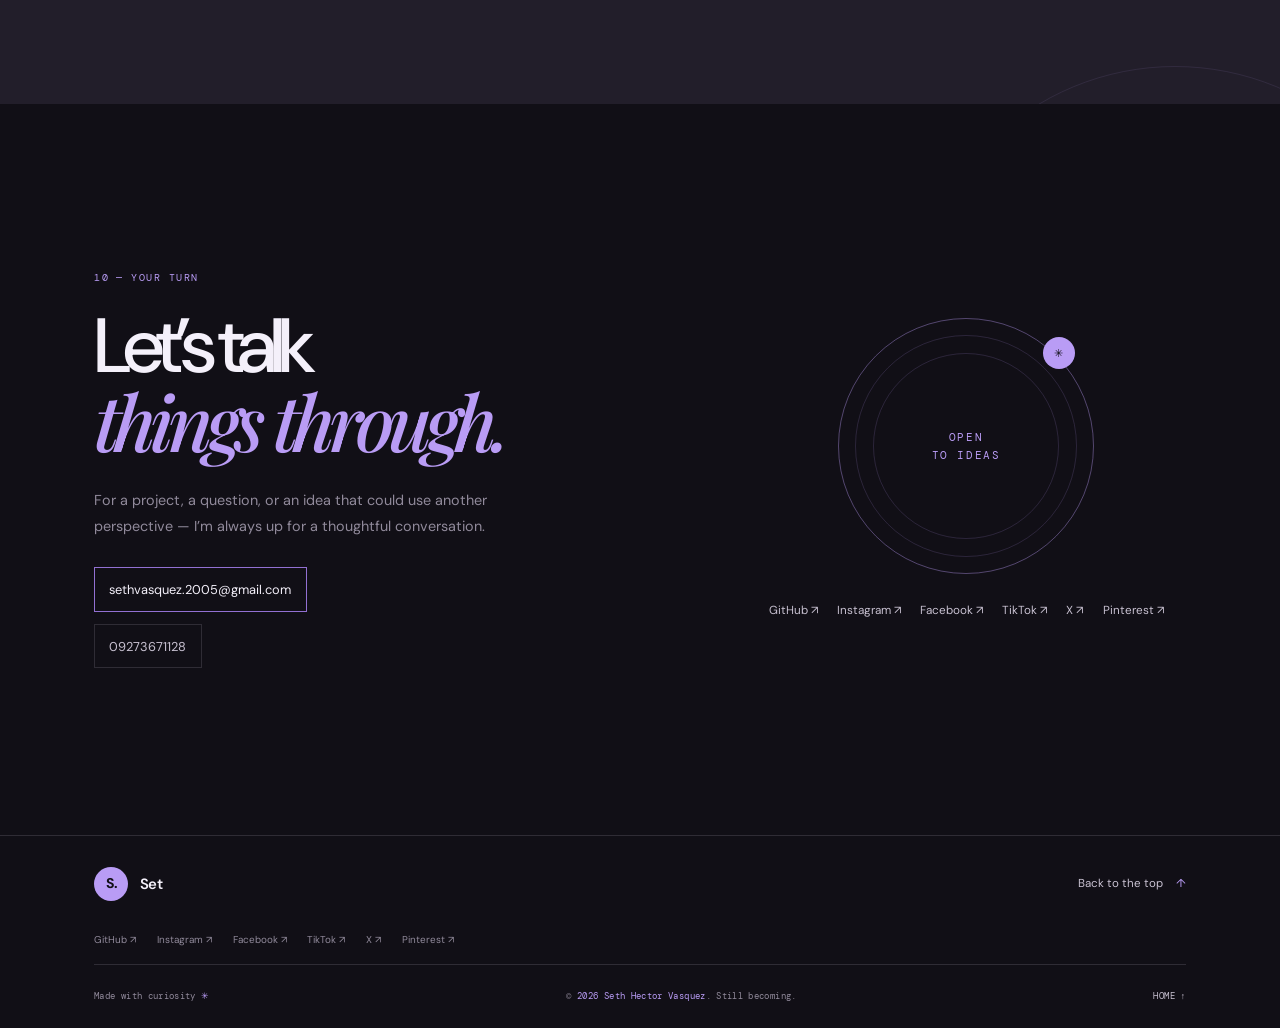
==== commit 7670d2c6: "Add files via upload" ====
--- a/index.html
+++ b/index.html
@@ -380,5 +380,13 @@
       <div class="footer-socials section-wrap" id="footer-social-links" aria-label="Social profiles"></div>
       <div class="footer-bottom section-wrap"><p>Made with curiosity <span aria-hidden="true">✳</span></p><p>© <span id="current-year"></span> <span data-profile="name">Seth Hector Vasquez</span>. Still becoming.</p><a href="#home">HOME ↑</a></div>
     </footer>
+    <div class="desktop-companion" id="desktop-companion" aria-label="Desktop companion">
+      <p class="companion-hint" id="companion-hint">Click me to play! · Space to jump.</p>
+      <button class="companion-character" id="companion-character" type="button" aria-label="Play with the little companion">
+        <span class="companion-sprite" data-frame="idle" role="img" aria-label="A tiny pixel-art person"></span>
+      </button>
+    </div>
+    <button class="companion-toggle" id="companion-toggle" type="button" aria-pressed="true" aria-label="Desktop companion on">pet: on</button>
+    <script src="scripts/companion.js" defer></script>
   </body>
 </html>
--- a/styles.css
+++ b/styles.css
@@ -307,7 +307,12 @@
 .character-series { display: block; margin-bottom: 3rem; color: var(--muted); font-family: var(--mono); font-size: .57rem; letter-spacing: .11em; text-transform: uppercase; }
 .character-card h3 { margin: 0; font-size: clamp(1.18rem, 2vw, 1.65rem); font-weight: 500; letter-spacing: -.05em; }
 .character-quality { margin: .5rem 0 .9rem; color: var(--acid); font-family: var(--serif); font-size: .97rem; font-style: italic; }
-.character-description { margin: 0; color: var(--muted); font-size: .76rem; line-height: 1.8; }
+.character-description { display: block; width: 100%; margin: 0; padding: 0; border: 0; background: transparent; color: var(--muted); cursor: pointer; font-size: .76rem; line-height: 1.8; text-align: left; transition: color .2s ease; }
+.character-description:hover, .character-description[aria-pressed="true"] { color: var(--paper-soft); }
+.character-description:focus-visible { border-radius: 2px; outline-offset: 4px; }
+.character-portrait { display: grid; grid-template-rows: 0fr; margin-top: 0; overflow: hidden; opacity: 0; transform: translateY(.6rem) scale(.98); transition: grid-template-rows .4s ease, margin-top .4s ease, opacity .35s ease, transform .4s ease; }
+.character-portrait img { width: 100%; max-height: 24rem; min-height: 0; border: 1px solid var(--line); object-fit: contain; object-position: center; }
+.character-card.is-hovered .character-portrait, .character-card.is-pinned .character-portrait { grid-template-rows: 1fr; margin-top: 1.2rem; opacity: 1; transform: translateY(0) scale(1); }
 
 .philosophy { position: relative; overflow: hidden; background: var(--ink-raised); color: var(--paper); }
 .philosophy::before, .philosophy::after { position: absolute; width: 25rem; aspect-ratio: 1; border: 1px solid rgba(185, 156, 245, .1); border-radius: 50%; content: ""; pointer-events: none; }
@@ -548,3 +553,122 @@
   .reveal { opacity: 1; transform: none; }
   .hero-eyebrow, .hero-title > span, .hero-intro, .hero-actions, .hero-art { animation-delay: 0s !important; }
 }
+
+.desktop-companion,
+.companion-toggle { display: none; }
+
+@media (min-width: 1024px) and (hover: hover) and (pointer: fine) {
+  .desktop-companion {
+    position: fixed;
+    z-index: 5;
+    bottom: 0;
+    left: 18vw;
+    display: block;
+    width: 64px;
+    height: 82px;
+    transform: translateX(-50%);
+    pointer-events: none;
+    touch-action: none;
+  }
+
+  .companion-character {
+    position: absolute;
+    inset: auto 0 0;
+    display: grid;
+    width: 64px;
+    height: 76px;
+    padding: 0;
+    place-items: end center;
+    border: 0;
+    background: transparent;
+    cursor: grab;
+    pointer-events: auto;
+    touch-action: none;
+  }
+
+  .companion-character:active { cursor: grabbing; }
+  .companion-character:focus-visible { outline-offset: -2px; border-radius: 50%; }
+  .companion-sprite {
+    display: block;
+    width: 48px;
+    height: 64px;
+    background-image: url("assets/companion-sprites.svg");
+    background-repeat: no-repeat;
+    background-size: 384px 128px;
+    image-rendering: pixelated;
+    transform: scaleX(var(--facing, 1));
+  }
+
+  .companion-sprite[data-frame="idle"] { background-position: 0 0; }
+  .companion-sprite[data-frame="blink"] { background-position: -48px 0; }
+  .companion-sprite[data-frame="walk-1"] { background-position: -96px 0; }
+  .companion-sprite[data-frame="walk-2"] { background-position: -144px 0; }
+  .companion-sprite[data-frame="crouch"] { background-position: -192px 0; }
+  .companion-sprite[data-frame="jump"] { background-position: -240px 0; }
+  .companion-sprite[data-frame="fall"] { background-position: -288px 0; }
+  .companion-sprite[data-frame="land"] { background-position: -336px 0; }
+  .companion-sprite[data-frame="wave-1"] { background-position: 0 -64px; }
+  .companion-sprite[data-frame="wave-2"] { background-position: -48px -64px; }
+  .companion-sprite[data-frame="look"] { background-position: -96px -64px; }
+  .companion-sprite[data-frame="stretch-1"] { background-position: -144px -64px; }
+  .companion-sprite[data-frame="stretch-2"] { background-position: -192px -64px; }
+  .companion-sprite[data-frame="happy"] { background-position: -240px -64px; }
+  .companion-sprite[data-frame="tickle-1"] { background-position: -288px -64px; }
+  .companion-sprite[data-frame="tickle-2"] { background-position: -336px -64px; }
+
+  .companion-hint {
+    position: absolute;
+    bottom: 77px;
+    left: 50%;
+    width: max-content;
+    margin: 0;
+    padding: .35rem .58rem;
+    border: 1px solid rgba(185, 156, 245, .3);
+    border-radius: 2px;
+    background: rgba(25, 22, 32, .94);
+    color: var(--paper-soft);
+    font-family: var(--mono);
+    font-size: .56rem;
+    line-height: 1.4;
+    opacity: 1;
+    pointer-events: none;
+    transform: translate(-50%, 0);
+    transition: opacity .25s ease, transform .25s ease;
+  }
+
+  .companion-hint.is-dismissed { opacity: 0; transform: translate(-50%, 4px); }
+  .desktop-companion.state-tickled .companion-character { animation: pixel-squirm .12s steps(2, end) 6; }
+  .desktop-companion.state-happy .companion-character { animation: pixel-bounce .24s steps(2, end) 3; }
+  .desktop-companion.state-dragging .companion-character { cursor: grabbing; }
+
+  .companion-toggle {
+    position: fixed;
+    z-index: 6;
+    right: 1rem;
+    bottom: 1rem;
+    display: block;
+    padding: .38rem .55rem;
+    border: 1px solid var(--line);
+    border-radius: 2px;
+    background: rgba(25, 22, 32, .86);
+    color: var(--muted);
+    font-family: var(--mono);
+    font-size: .55rem;
+    letter-spacing: .04em;
+    cursor: pointer;
+    transition: color .2s ease, border-color .2s ease, background .2s ease;
+  }
+
+  .companion-toggle:hover { border-color: var(--acid-dark); color: var(--paper); }
+  .companion-toggle[aria-pressed="true"] { border-color: var(--acid-dark); color: var(--acid); }
+}
+
+@keyframes pixel-squirm { 0%, 100% { transform: translateX(0); } 25% { transform: translateX(-2px); } 75% { transform: translateX(2px); } }
+@keyframes pixel-bounce { 0%, 100% { transform: translateY(0); } 50% { transform: translateY(-3px); } }
+
+@media (prefers-reduced-motion: reduce) {
+  .desktop-companion.state-tickled .companion-character,
+  .desktop-companion.state-happy .companion-character { animation: none !important; }
+  .companion-hint,
+  .companion-toggle { transition: none !important; }
+}
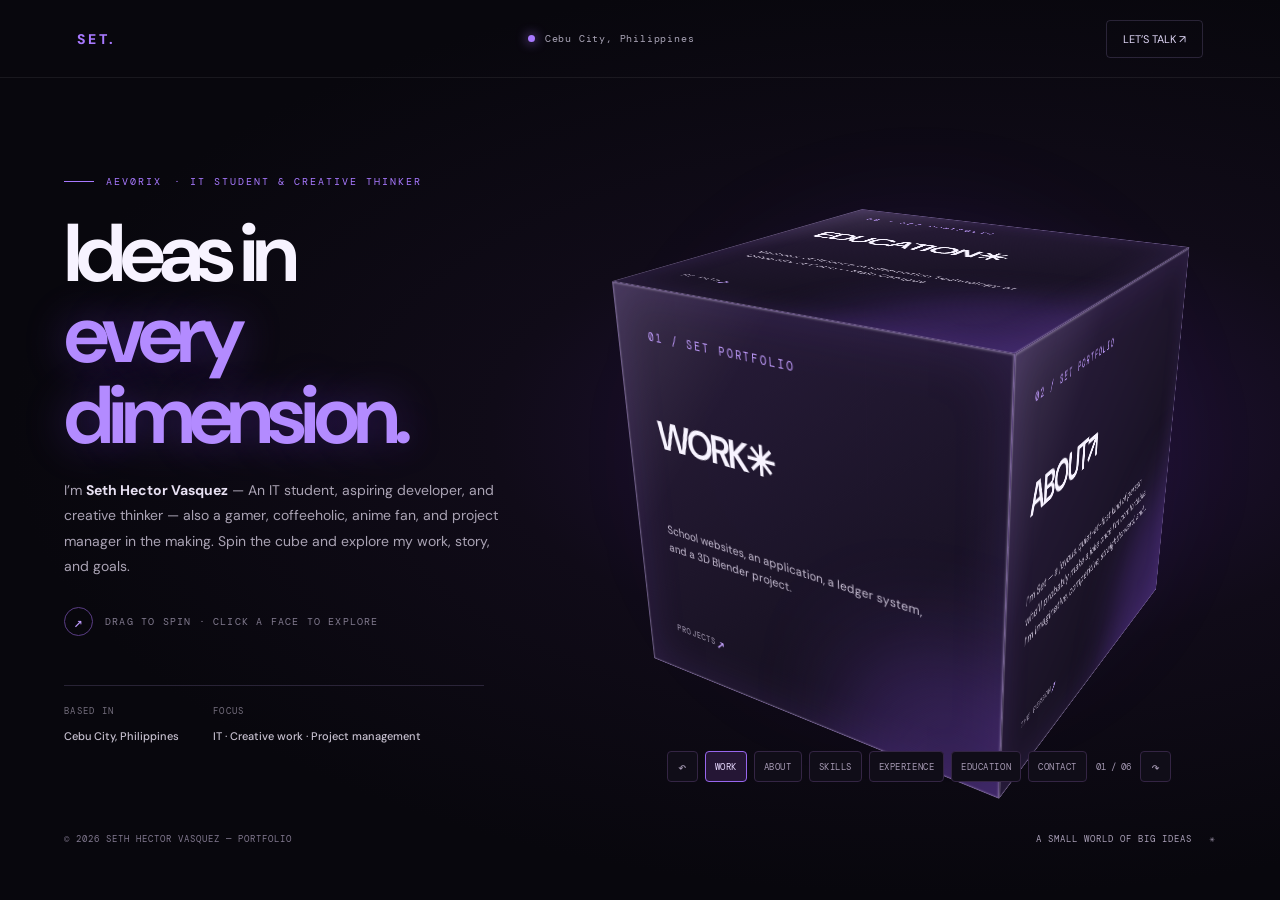
==== commit d751369c: "Add files via upload" ====
--- a/index.html
+++ b/index.html
@@ -3,390 +3,62 @@
   <head>
     <meta charset="UTF-8">
     <meta name="viewport" content="width=device-width, initial-scale=1">
-    <meta name="theme-color" content="#110f16">
+    <meta name="theme-color" content="#08070d">
     <meta name="description" content="Seth Hector Vasquez — Set, also known as Aev0rix. IT student, creative thinker, gamer, and aspiring project manager in Cebu City.">
     <title>Seth Hector Vasquez — Set / Aev0rix</title>
     <link rel="icon" type="image/jpeg" href="IMG/favicon%20profile.jpg">
     <link rel="preconnect" href="https://fonts.googleapis.com">
     <link rel="preconnect" href="https://fonts.gstatic.com" crossorigin>
-    <link href="https://fonts.googleapis.com/css2?family=DM+Mono:wght@400;500&family=DM+Sans:wght@400;450;500;600;700&family=Playfair+Display:ital,wght@1,500&display=swap" rel="stylesheet">
-    <link rel="stylesheet" href="styles.css">
+    <link href="https://fonts.googleapis.com/css2?family=DM+Mono:wght@400;500&family=DM+Sans:wght@400;500;600;700&display=swap" rel="stylesheet">
+    <link rel="stylesheet" href="cube.css">
     <script src="scripts/content.js" defer></script>
-    <script src="scripts/main.js" defer></script>
+    <script src="scripts/cube.js" defer></script>
   </head>
   <body>
     <a class="skip-link" href="#main">Skip to content</a>
-    <div class="scroll-progress" aria-hidden="true"><span id="scroll-progress"></span></div>
-
     <header class="site-header">
-      <a class="wordmark" href="#home" aria-label="Seth Hector Vasquez home"><span class="wordmark-mark">S.</span><span data-profile="name">Seth Hector Vasquez</span></a>
-      <button class="menu-toggle" type="button" aria-expanded="false" aria-controls="site-navigation" aria-label="Open navigation">
-        <span></span><span></span>
-      </button>
-      <nav class="site-nav" id="site-navigation" aria-label="Main navigation">
-        <a href="#about">About</a>
-        <a href="#resume">Resume</a>
-        <a href="#education">Education</a>
-        <a href="#projects">Projects</a>
-        <a href="#journey">Journey</a>
-        <a class="nav-contact" href="#contact">Say hello <span aria-hidden="true">↗</span></a>
-      </nav>
+      <a class="brand" href="#main" aria-label="Home"><span id="cube-name">SET</span><span>.</span></a>
+      <div class="header-status"><span class="status-dot" aria-hidden="true"></span><span id="hero-location">Cebu City, Philippines</span></div>
+      <a class="top-link" id="top-contact" href="mailto:sethvasquez.2005@gmail.com">LET’S TALK ↗</a>
     </header>
 
-    <main id="main">
-      <section class="hero section-wrap" id="home" aria-labelledby="hero-title">
-        <div class="hero-copy">
-          <p class="eyebrow hero-eyebrow"><span class="status-dot"></span> <span data-profile="nickname">Set</span> <span aria-hidden="true">/</span> <span data-profile="alias">Aev0rix</span> <span aria-hidden="true">·</span> <span data-profile="location">Cebu City, Philippines</span></p>
-          <h1 id="hero-title" class="hero-title hero-name"><span data-profile="heroFirstLine">Seth Hector</span><span data-profile="heroLastLine">Vasquez</span><span class="hero-title-accent">Learning, making, <i>moving forward.</i></span></h1>
-          <p class="hero-intro" data-profile="intro">An IT student, gamer, and creative thinker learning to turn big ideas into thoughtful work — one project, one coffee, and one step at a time.</p>
-          <div class="hero-actions">
-            <a class="button button-primary" href="#about">Explore my world <span aria-hidden="true">↓</span></a>
-            <a class="button button-text" href="#projects">View my projects <span aria-hidden="true">↗</span></a>
-          </div>
-          <div class="hero-footnote"><span>IT student</span><span class="footnote-line"></span><span>Project manager in the making</span></div>
-        </div>
-        <div class="hero-art" aria-label="Decorative abstract portrait placeholder" role="img">
-          <div class="art-orbit orbit-one"></div>
-          <div class="art-orbit orbit-two"></div>
-          <div class="art-sun" aria-hidden="true"></div>
-          <div class="art-portrait" id="hero-portrait">
-            <div class="portrait-placeholder"><span class="portrait-initials" data-profile="initials">SV</span><span>ADD YOUR PHOTO<br>TO THE PROFILE DATA</span></div>
-          </div>
-          <span class="art-label art-label-top">FIG. 01 — CEBU CITY</span>
-          <span class="art-label art-label-bottom">STILL BECOMING <span>✳</span></span>
-          <span class="art-coordinate"><span class="sun-symbol" aria-hidden="true">☼</span><br>ROOM TO BE FREE</span>
-        </div>
-        <a class="scroll-cue" href="#about"><span class="scroll-cue-line"></span><span>Scroll to explore</span></a>
-        <span class="hero-index" aria-hidden="true">01 / 10</span>
-      </section>
-
-      <section class="about section-wrap section-pad" id="about" aria-labelledby="about-title">
-        <div class="section-heading reveal">
-          <p class="eyebrow">01 — A little context</p>
-          <h2 class="section-title" id="about-title">More than a<br><em>headline.</em></h2>
-        </div>
-        <div class="about-content reveal">
-          <p class="about-lead" data-profile="aboutLead">I’m Set — quiet at first, then probably making a joke once I’m comfortable. I’m imaginative, competitive, straightforward, and still figuring things out as I go.</p>
-          <div class="about-columns">
-            <p data-profile="aboutBackground">I’ve lived independently for almost seven years. It has taught me that freedom and loneliness can sit side by side, and that patience, self-reliance, and a good friend matter more than I once knew. I try to meet each day with love and appreciate the people I can lean on.</p>
-            <p data-profile="aboutValues">Freedom, loyalty, discipline, kindness, and creativity matter to me. I enjoy meaningful experiences, new places and perspectives, and having the room to live life on my own terms.</p>
-          </div>
-          <div class="motivation-note reveal"><span class="motivation-label">WHAT KEEPS ME GOING</span><p data-profile="motivation">When things get difficult, I think about the people who inspire me and the people who count on me. I want to keep growing into someone my friends can rely on, do some good where I can, and make my mum happy.</p></div>
-          <a class="inline-link" href="#journey">The story so far <span aria-hidden="true">↓</span></a>
-        </div>
-        <div class="about-side-note reveal"><span class="note-star">✳</span><p>Good things happen when you<br>stay curious long enough.</p></div>
-      </section>
-
-      <section class="skills section-wrap section-pad" id="skills" aria-labelledby="skills-title">
-        <div class="section-heading reveal">
-          <p class="eyebrow">02 — Things I work with</p>
-          <h2 class="section-title" id="skills-title">A toolkit,<br><em>still growing.</em></h2>
-        </div>
-        <div class="skills-content">
-          <p class="skills-intro reveal">A few things I’ve explored. Nothing ranked, nothing inflated — just an honest snapshot of what belongs in your toolkit.</p>
-          <div class="skill-groups" id="skill-groups"></div>
+    <main class="portfolio" id="main">
+      <section class="intro" aria-labelledby="hero-title">
+        <p class="eyebrow"><span id="hero-alias">Aev0rix</span> · IT STUDENT & CREATIVE THINKER</p>
+        <h1 id="hero-title">Ideas in<br><em>every dimension.</em></h1>
+        <p class="intro-copy">I’m <strong id="hero-name">Seth Hector Vasquez</strong> — <span id="hero-intro">an IT student, creative thinker, and gamer learning to turn ideas into thoughtful work.</span> Spin the cube and explore my work, story, and goals.</p>
+        <p class="hint"><span class="hint-icon" aria-hidden="true">↗</span> DRAG TO SPIN · CLICK A FACE TO EXPLORE</p>
+        <div class="meta">
+          <div><small>BASED IN</small><strong>Cebu City, Philippines</strong></div>
+          <div><small>FOCUS</small><strong>IT · Creative work · Project management</strong></div>
         </div>
       </section>
 
-      <section class="resume section-wrap section-pad" id="resume" aria-labelledby="resume-title">
-        <div class="section-heading reveal">
-          <p class="eyebrow">03 — Resume</p>
-          <h2 class="section-title" id="resume-title">A record of<br><em>the work.</em></h2>
-        </div>
-        <div class="resume-content">
-          <header class="resume-profile reveal">
-            <p class="resume-kicker">Seth Hector Vasquez</p>
-            <h3>BSIT Student</h3>
-            <p class="resume-location">Cebu City, Philippines</p>
-            <p class="resume-summary">Information Technology student interested in planning, coding, editing, scheduling, and management. I have contributed to academic websites, a school application, an accounting ledger system, and a Blender project, alongside practical IT support and student organization activities.</p>
-          </header>
-
-          <section class="resume-block resume-education reveal" aria-labelledby="resume-education-title">
-            <div class="resume-block-heading">
-              <p class="education-label">ACADEMIC HISTORY</p>
-              <h3 id="resume-education-title">Education</h3>
-            </div>
-            <ol class="resume-timeline">
-              <li class="resume-timeline-entry">
-                <p class="resume-period">Attendance: 2024–2025 to 2027–2028 · Expected completion period: 2027–2028</p>
-                <h4>University of Cebu – Main Campus</h4>
-                <p>Bachelor of Science in Information Technology · Third-year college student</p>
-                <p class="resume-detail">155A Sanciangko Street, Cebu City, Philippines</p>
-                <p class="resume-detail">Dean’s List recognition reported for first-year, second-semester and second-year, second-semester.</p>
-              </li>
-              <li class="resume-timeline-entry">
-                <p class="resume-period">2022–2024 · Attendance period</p>
-                <h4>University of Cebu – Main Campus, Senior High School Department</h4>
-                <p>TVL-ICT</p>
-                <p class="resume-detail">J. Alcantara Street, Sambag 1, Cebu City, Philippines</p>
-              </li>
-              <li class="resume-timeline-entry">
-                <p class="resume-period">2017–2021 · Completed 2021</p>
-                <h4>University of San Carlos – North Campus</h4>
-                <p class="resume-detail">General Maxilom Avenue, Cebu City, Philippines</p>
-              </li>
-              <li class="resume-timeline-entry">
-                <p class="resume-period">2012–2017 · Completed 2017</p>
-                <h4>St. Joseph School of Mactan</h4>
-                <p class="resume-detail">Mactan Airport Road, Lapu-Lapu City, Cebu, Philippines</p>
-              </li>
-            </ol>
-          </section>
-
-          <section class="resume-block reveal" aria-labelledby="resume-certifications-title">
-            <div class="resume-block-heading">
-              <p class="education-label">REPORTED COMPLETED TRAINING</p>
-              <h3 id="resume-certifications-title">Certifications and Training</h3>
-              <p class="resume-detail">Cisco Networking Academy (Cisco NetAcad), during senior high school</p>
-            </div>
-            <ul class="resume-cert-list">
-              <li>Networking Essentials</li>
-              <li>NDG Linux Unhatched <span>Partner: NDG</span></li>
-              <li>Cybersecurity Essentials</li>
-              <li>Introduction to Packet Tracer</li>
-              <li>Get Connected</li>
-              <li>Introduction to Cybersecurity</li>
-            </ul>
-          </section>
-
-          <div class="resume-columns">
-            <section class="resume-block reveal" aria-labelledby="resume-experience-title">
-              <div class="resume-block-heading">
-                <p class="education-label">PRACTICAL EXPERIENCE</p>
-                <h3 id="resume-experience-title">Work Experience</h3>
-              </div>
-              <article class="resume-entry">
-                <div class="resume-entry-heading">
-                  <h4>JOYO</h4>
-                  <span>January–February 2024</span>
-                </div>
-                <p class="resume-entry-role">IT Intern</p>
-                <ul class="resume-bullets">
-                  <li>Assisted with PC building and Windows setup on computers prepared for sale.</li>
-                  <li>Supported company marketing activities and inventory tasks.</li>
-                  <li>Helped facilitate English communication when language barriers arose.</li>
-                  <li>Applied technical skills during day-to-day tasks.</li>
-                </ul>
-              </article>
-              <article class="resume-entry">
-                <div class="resume-entry-heading">
-                  <h4>NazTech</h4>
-                  <span>Dates not specified</span>
-                </div>
-                <p class="resume-entry-role">Freelance</p>
-                <p class="resume-detail">Freelance work confirmed; further role and responsibility details were not provided.</p>
-              </article>
-            </section>
-
-            <section class="resume-block reveal" aria-labelledby="resume-involvement-title">
-              <div class="resume-block-heading">
-                <p class="education-label">CAMPUS & COMMUNITY</p>
-                <h3 id="resume-involvement-title">Leadership and Organizational Involvement</h3>
-              </div>
-              <article class="resume-entry">
-                <div class="resume-entry-heading">
-                  <h4>PSITS Organization</h4>
-                  <span>2025–Present</span>
-                </div>
-                <p class="resume-entry-role">Associate · Student body organization for IT students</p>
-                <p class="resume-detail">Involvement includes event facilitation, volunteer work, tournament support, teamwork, document handling, and limited assistance with finance team activities.</p>
-              </article>
-              <article class="resume-entry">
-                <div class="resume-entry-heading">
-                  <h4>Intramurals chess tournament</h4>
-                  <span>Upcoming</span>
-                </div>
-                <p class="resume-detail">Reported planned responsibility as the main Facilitator Supervisor. This is an upcoming role, not a completed accomplishment.</p>
-              </article>
-              <article class="resume-entry">
-                <div class="resume-entry-heading">
-                  <h4>NSTP community involvement</h4>
-                  <span>First-year classes</span>
-                </div>
-                <p class="resume-detail">Participated in community or volunteer activities during first-year NSTP classes.</p>
-              </article>
-            </section>
-          </div>
-
-          <section class="resume-block resume-projects reveal" aria-labelledby="resume-projects-title">
-            <div class="resume-block-heading">
-              <p class="education-label">ACADEMIC WORK · 2025–2026</p>
-              <h3 id="resume-projects-title">Project Experience</h3>
-            </div>
-            <div class="resume-project-grid">
-              <article class="resume-entry">
-                <h4>School website projects</h4>
-                <p>Worked independently on website design and structure for academic projects.</p>
-                <p class="resume-detail">Development environment: Visual Studio Code. Individual languages and frameworks were not specified.</p>
-              </article>
-              <article class="resume-entry">
-                <h4>School application</h4>
-                <p>Contributed independently to the design and structure of an application developed for school.</p>
-                <p class="resume-detail">Development environment: Visual Studio Code. Application technologies were not specified.</p>
-              </article>
-              <article class="resume-entry">
-                <h4>Accounting ledger system</h4>
-                <p>Contributed to frontend development for an academic accounting ledger system.</p>
-                <p class="resume-detail">Development environment: Visual Studio Code. Framework and database were not specified.</p>
-              </article>
-              <article class="resume-entry">
-                <h4>Blender project</h4>
-                <p>Worked on the design and structure of a 3D modeling project involving the creation and blending of 3D models.</p>
-                <p class="resume-detail">Tool: Blender.</p>
-              </article>
-            </div>
-          </section>
-
-          <div class="resume-columns resume-supporting">
-            <section class="resume-block reveal" aria-labelledby="resume-strengths-title">
-              <div class="resume-block-heading">
-                <p class="education-label">WAYS I LIKE TO WORK</p>
-                <h3 id="resume-strengths-title">Professional Strengths</h3>
-              </div>
-              <ul class="resume-tag-list">
-                <li>Communication</li>
-                <li>Leadership</li>
-                <li>Teamwork</li>
-                <li>Creativity</li>
-                <li>Problem-solving</li>
-                <li>Planning</li>
-                <li>Scheduling</li>
-                <li>Organization and management interests</li>
-              </ul>
-            </section>
-            <div class="resume-block resume-side-details">
-              <section class="reveal" aria-labelledby="resume-skills-title">
-                <div class="resume-block-heading">
-                  <p class="education-label">TECHNICAL SKILLS</p>
-                  <h3 id="resume-skills-title">Skills</h3>
-                </div>
-                <p class="resume-detail">The full technical skills list is in the <a class="resume-inline-link" href="#skills">Skills section</a>.</p>
-              </section>
-              <section class="reveal" aria-labelledby="resume-languages-title">
-                <div class="resume-block-heading">
-                  <p class="education-label">LANGUAGES</p>
-                  <h3 id="resume-languages-title">Languages</h3>
-                </div>
-                <ul class="resume-language-list">
-                  <li><span>English</span><span>Fluent</span></li>
-                  <li><span>Cebuano</span><span>Fluent</span></li>
-                  <li><span>Japanese</span><span>Currently learning</span></li>
-                </ul>
-              </section>
-            </div>
-          </div>
-        </div>
+      <section class="stage" aria-label="Interactive 3D portfolio cube">
+        <div class="glow" aria-hidden="true"></div>
+        <div class="floor-shadow" aria-hidden="true"></div>
+        <div class="cube" id="cube" role="group" aria-label="Six interactive portfolio faces"></div>
+        <nav class="face-nav" id="face-navigation" aria-label="Choose a cube face">
+          <button class="turn" type="button" data-turn="left" aria-label="Turn cube left">↶</button>
+          <span class="count" id="face-count" aria-live="polite">01 / 06</span>
+          <button class="turn" type="button" data-turn="right" aria-label="Turn cube right">↷</button>
+        </nav>
       </section>
 
-      <section class="education section-wrap section-pad" id="education" aria-labelledby="education-title">
-        <div class="section-heading reveal">
-          <p class="eyebrow">04 — Where I’m learning</p>
-          <h2 class="section-title" id="education-title">Building a<br><em>foundation.</em></h2>
-        </div>
-        <div class="education-content reveal">
-          <div class="education-card">
-            <span class="education-label">CURRENTLY STUDYING</span>
-            <h3 data-profile="educationInstitution">University of Cebu — Main Campus</h3>
-            <p data-profile="educationProgram">Bachelor of Science in Information Technology</p>
-            <div class="education-meta"><span data-profile="educationStatus">Third-year college student</span><span data-profile="educationOrganization">Associate, PSITS Organization</span></div>
-          </div>
-          <div class="subjects-block"><span class="education-label">CURRENT COURSE SUBJECTS <span>· NOT CERTIFICATIONS</span></span><ul class="subject-list" id="subject-list"></ul></div>
-          <div class="career-block">
-            <span class="education-label">A FIVE-YEAR VISION, STILL IN PROGRESS</span>
-            <p class="career-intro" data-profile="careerGoal">I’m working toward a career in project management while staying curious about investing and business.</p>
-            <ul class="future-goals" id="future-goals"></ul>
-          </div>
-        </div>
-      </section>
-
-      <section class="interests section-wrap section-pad" id="interests" aria-labelledby="interests-title">
-        <div class="interest-heading reveal">
-          <div><p class="eyebrow">05 — Outside the pixels</p><h2 class="section-title" id="interests-title">My other<br><em>little worlds.</em></h2></div>
-          <p class="interest-intro">Anime, games, stories, and all the things that make me want to stay up for one more episode — or one more round.</p>
-        </div>
-        <div class="interest-grid">
-          <article class="interest-card interest-card-featured reveal">
-            <div class="interest-visual visual-game"><img src="IMG/GAMING%20IMG.jpg" alt="" loading="lazy" decoding="async"><span class="visual-tag">01 / PLAY</span><span class="visual-caption">One more<br>round.</span></div>
-            <div class="interest-card-copy"><h3>Games, then and now</h3><p>I used to play competitively at a pro level. I still love the challenge, the creativity, and the people you meet along the way.</p><span class="interest-arrow" aria-hidden="true">↗</span></div>
-          </article>
-          <article class="interest-card reveal">
-            <div class="interest-visual visual-story"><video autoplay muted loop playsinline preload="metadata" aria-hidden="true"><source src="IMG/Anime.mp4" type="video/mp4"></video><span class="visual-tag">02 / STORY</span><span class="visual-caption">Worlds within<br>worlds.</span></div>
-            <div class="interest-card-copy"><h3>Anime & storytelling</h3><p>Characters with heart, big ideas about freedom, and stories I keep thinking about long after the credits.</p><span class="interest-arrow" aria-hidden="true">↗</span></div>
-          </article>
-          <article class="interest-card reveal">
-            <div class="interest-visual visual-tech"><img src="IMG/COFFEE.jpg" alt="" loading="lazy" decoding="async"><span class="visual-tag">03 / WONDER</span><span class="visual-caption">What's<br>possible?</span></div>
-            <div class="interest-card-copy"><h3>Coffee & cafe hopping</h3><p>A good cup, a new corner of the city, and a little room to think. Coffeeholic tendencies included.</p><span class="interest-arrow" aria-hidden="true">↗</span></div>
-          </article>
-          <article class="interest-card reveal">
-            <div class="interest-visual visual-create"><img src="assets/creating.svg" alt="" loading="lazy"><span class="visual-tag">04 / MAKE</span><span class="visual-caption">Make room<br>for ideas.</span></div>
-            <div class="interest-card-copy"><h3>Art, tech & everything else</h3><p>Music, movies, sports, cooking, and the creative urge to try something new.</p><span class="interest-arrow" aria-hidden="true">↗</span></div>
-          </article>
-        </div>
-        <div class="interest-extras"><span class="education-label">ALWAYS IN THE MIX</span><div class="interest-tags" id="interest-tags" aria-label="More interests"></div></div>
-      </section>
-
-      <section class="projects section-wrap section-pad" id="projects" aria-labelledby="projects-title">
-        <div class="projects-heading reveal">
-          <div><p class="eyebrow">06 — Things made real</p><h2 class="section-title" id="projects-title">Ideas, made<br><em>real.</em></h2></div>
-          <a class="inline-link projects-all-link" href="#contact">Have something in mind? <span aria-hidden="true">↗</span></a>
-        </div>
-        <div class="project-filters" id="project-filters" aria-label="Filter projects" hidden></div>
-        <div class="project-grid" id="project-grid"></div>
-        <p class="empty-note reveal" id="projects-empty">The best portfolios are honest. Add a project in <code>scripts/content.js</code> and it’ll show up here.</p>
-      </section>
-
-      <section class="journey section-wrap section-pad" id="journey" aria-labelledby="journey-title">
-        <div class="journey-heading reveal"><p class="eyebrow">07 — Still unfolding</p><h2 class="section-title" id="journey-title">The path<br><em>so far.</em></h2><p>Not a straight line or a finished story. Just a few things that have shaped who I am, and where I’m heading.</p></div>
-        <div class="timeline" id="timeline"></div>
-        <p class="empty-note journey-empty reveal" id="journey-empty">Your milestones, studies, and big ideas will live here. Add them in <code>scripts/content.js</code>.</p>
-      </section>
-
-      <section class="characters section-wrap section-pad" id="characters" aria-labelledby="characters-title">
-        <div class="characters-heading reveal"><p class="eyebrow">08 — Fictional worlds, real values</p><h2 class="section-title" id="characters-title">Stories that<br><em>stay with me.</em></h2><p>They’re fictional characters, not my own story. But the qualities they stand for give me something worth thinking about.</p></div>
-        <div class="character-grid" id="character-grid"></div>
-      </section>
-
-      <section class="philosophy" id="philosophy" aria-labelledby="philosophy-title">
-        <div class="philosophy-inner section-wrap reveal">
-          <p class="eyebrow">09 — A thought to carry</p>
-          <span class="motto-mark" data-profile="mottoMark">M - VII</span>
-          <blockquote id="philosophy-title" data-profile="motto">Focus Through Pain</blockquote>
-          <p class="quote-attribution" data-profile="mottoAttribution">A reminder to keep showing up.</p>
-          <p class="closing-thought" data-profile="closingThought">“I had strings, but now I’m free. There are no strings on me...”</p>
-          <span class="philosophy-star" aria-hidden="true"></span>
-        </div>
-      </section>
-
-      <section class="contact section-wrap section-pad" id="contact" aria-labelledby="contact-title">
-        <div class="contact-copy reveal">
-          <p class="eyebrow">10 — Your turn</p>
-          <h2 class="section-title" id="contact-title">Let’s talk<br><em>things through.</em></h2>
-          <p>For a project, a question, or an idea that could use another perspective — I’m always up for a thoughtful conversation.</p>
-          <div class="contact-methods" id="contact-methods"></div>
-        </div>
-        <div class="contact-aside reveal">
-          <div class="contact-orbit"><span>OPEN<br>TO IDEAS</span><span class="contact-orbit-star" aria-hidden="true">✳</span></div>
-          <div class="social-list" id="social-links" aria-label="Social profiles"></div>
-          <p class="social-empty" id="social-empty">Add your social links in <code>scripts/content.js</code>.</p>
-        </div>
-      </section>
+      <footer class="site-footer">
+        <span>© <span id="current-year"></span> <span id="footer-name">Seth Hector Vasquez</span> — PORTFOLIO</span>
+        <span class="footer-right">A SMALL WORLD OF BIG IDEAS&nbsp;&nbsp; ✳</span>
+      </footer>
     </main>
 
-    <footer class="site-footer">
-      <div class="footer-top section-wrap">
-        <a class="wordmark footer-wordmark" href="#home"><span class="wordmark-mark">S.</span><span data-profile="nickname">Set</span></a>
-        <a class="back-to-top" href="#home">Back to the top <span aria-hidden="true">↑</span></a>
-      </div>
-      <div class="footer-socials section-wrap" id="footer-social-links" aria-label="Social profiles"></div>
-      <div class="footer-bottom section-wrap"><p>Made with curiosity <span aria-hidden="true">✳</span></p><p>© <span id="current-year"></span> <span data-profile="name">Seth Hector Vasquez</span>. Still becoming.</p><a href="#home">HOME ↑</a></div>
-    </footer>
-    <div class="desktop-companion" id="desktop-companion" aria-label="Desktop companion">
-      <p class="companion-hint" id="companion-hint">Click me to play! · Space to jump.</p>
-      <button class="companion-character" id="companion-character" type="button" aria-label="Play with the little companion">
-        <span class="companion-sprite" data-frame="idle" role="img" aria-label="A tiny pixel-art person"></span>
-      </button>
+    <div class="overlay" id="overlay" role="dialog" aria-modal="true" aria-labelledby="modal-title" aria-describedby="modal-lead" aria-hidden="true">
+      <article class="modal" id="modal">
+        <button class="close" id="modal-close" type="button" aria-label="Close details">×</button>
+        <div class="modal-kicker" id="modal-kicker"></div>
+        <h2 id="modal-title"></h2>
+        <p class="modal-lead" id="modal-lead"></p>
+        <div id="modal-content"></div>
+      </article>
     </div>
-    <button class="companion-toggle" id="companion-toggle" type="button" aria-pressed="true" aria-label="Desktop companion on">pet: on</button>
-    <script src="scripts/companion.js" defer></script>
   </body>
 </html>
--- a/cube.css
+++ b/cube.css
@@ -0,0 +1,192 @@
+:root {
+  color-scheme: dark;
+  --bg: #08070d;
+  --purple: #a879ff;
+  --line: rgba(202, 178, 255, .17);
+  --text: #f7f3ff;
+  --muted: #aaa3b4;
+  --size: min(36vw, 390px);
+  --half: calc(var(--size) / 2);
+}
+
+* { box-sizing: border-box; }
+
+body {
+  min-width: 320px;
+  min-height: 100vh;
+  margin: 0;
+  overflow-x: hidden;
+  background: radial-gradient(ellipse at 74% 48%, #24133c 0%, #100b18 34%, var(--bg) 70%);
+  color: var(--text);
+  font-family: "DM Sans", "Segoe UI", sans-serif;
+}
+
+body::before {
+  position: fixed;
+  inset: 0;
+  background-image: linear-gradient(rgba(255,255,255,.035) 1px, transparent 1px), linear-gradient(90deg, rgba(255,255,255,.035) 1px, transparent 1px);
+  background-size: 72px 72px;
+  opacity: .12;
+  content: "";
+  pointer-events: none;
+  mask-image: linear-gradient(90deg, transparent, #000 55%, #000);
+}
+
+button, a { font: inherit; }
+a { color: inherit; }
+button { color: inherit; }
+[hidden] { display: none !important; }
+
+:focus-visible { outline: 2px solid var(--purple); outline-offset: 4px; }
+
+.skip-link {
+  position: fixed;
+  z-index: 20;
+  top: 10px;
+  left: 10px;
+  padding: 10px 14px;
+  transform: translateY(-160%);
+  background: var(--purple);
+  color: #100b18;
+}
+.skip-link:focus { transform: translateY(0); }
+
+.site-header {
+  position: relative;
+  z-index: 2;
+  display: flex;
+  height: 78px;
+  align-items: center;
+  justify-content: space-between;
+  padding-inline: 6vw;
+  border-bottom: 1px solid rgba(255,255,255,.07);
+}
+.brand { font-size: 14px; font-weight: 800; letter-spacing: .22em; text-decoration: none; }
+.brand span { color: var(--purple); }
+.header-status { display: flex; align-items: center; gap: 10px; color: #aaa5b7; font: 10px "DM Mono", Consolas, monospace; letter-spacing: .08em; }
+.status-dot { width: 7px; height: 7px; border-radius: 50%; background: var(--purple); box-shadow: 0 0 12px var(--purple); }
+.top-link { padding: 11px 16px; border: 1px solid var(--line); border-radius: 4px; color: #ddd4f4; font-size: 11px; text-decoration: none; transition: .25s; }
+.top-link:hover { border-color: var(--purple); background: #a879ff1a; }
+
+.portfolio {
+  position: relative;
+  display: grid;
+  width: min(1320px, 90vw);
+  min-height: calc(100svh - 118px);
+  grid-template-columns: .92fr 1.08fr;
+  align-items: center;
+  gap: 4vw;
+  margin: auto;
+  padding: 28px 0 56px;
+}
+.intro { position: relative; z-index: 1; }
+.eyebrow { display: flex; align-items: center; gap: 12px; color: var(--purple); font: 10px "DM Mono", Consolas, monospace; letter-spacing: .2em; text-transform: uppercase; }
+.eyebrow::before { width: 30px; height: 1px; background: var(--purple); content: ""; }
+h1 { margin: 25px 0 22px; font-size: clamp(48px, 6.4vw, 84px); font-weight: 650; letter-spacing: -.075em; line-height: .99; }
+h1 em { color: #b38bff; font-style: normal; text-shadow: 0 0 44px #8c4fff55; }
+.intro-copy { max-width: 440px; margin: 0 0 28px; color: var(--muted); font-size: 14px; line-height: 1.8; }
+.intro-copy strong { color: #e8e1f3; }
+.hint { display: flex; align-items: center; gap: 12px; color: #817a8e; font: 10px "DM Mono", Consolas, monospace; letter-spacing: .12em; }
+.hint-icon { display: grid; width: 29px; height: 29px; place-items: center; border: 1px solid #5b3e86; border-radius: 50%; color: #bf9bff; font-size: 15px; }
+.meta { display: flex; gap: 34px; max-width: 420px; margin-top: 49px; padding-top: 19px; border-top: 1px solid var(--line); }
+.meta small { display: block; margin-bottom: 7px; color: #746e7d; font: 9px "DM Mono", Consolas, monospace; letter-spacing: .14em; }
+.meta strong { color: #c7c1d0; font-size: 11px; font-weight: 500; }
+
+.stage { position: relative; display: flex; height: min(670px, calc(100svh - 140px)); min-height: 500px; align-items: center; justify-content: center; perspective: 1050px; perspective-origin: 50% 45%; touch-action: pan-y; user-select: none; }
+.glow { position: absolute; width: 430px; max-width: 100%; height: 430px; border-radius: 50%; background: #6b31e522; filter: blur(60px); pointer-events: none; }
+.floor-shadow { position: absolute; top: 67%; left: 50%; width: 350px; height: 75px; transform: translateX(-50%) rotateX(70deg); border-radius: 50%; background: radial-gradient(ellipse, #a36bff52 0%, #7137cb22 48%, transparent 74%); filter: blur(15px); pointer-events: none; }
+.cube { position: relative; z-index: 1; width: var(--size); height: var(--size); transform: rotateX(-22deg) rotateY(-31deg); transform-style: preserve-3d; cursor: grab; transition: transform .45s cubic-bezier(.2,.75,.2,1); }
+.cube.dragging { cursor: grabbing; transition: none; }
+.cube-face { position: absolute; inset: 0; display: flex; width: var(--size); height: var(--size); flex-direction: column; justify-content: space-between; overflow: hidden; padding: clamp(20px, 4vw, 36px); border: 1px solid rgba(211,181,255,.48); background: linear-gradient(145deg, rgba(42,29,60,.98), rgba(15,12,23,.98)); box-shadow: inset 0 0 50px rgba(160,103,255,.13), inset 0 0 2px rgba(255,255,255,.5); color: var(--text); text-align: left; cursor: pointer; backface-visibility: hidden; transition: filter .25s, box-shadow .25s; }
+.cube-face::before { position: absolute; z-index: 1; inset: 0; background: linear-gradient(125deg, rgba(255,255,255,.1), transparent 27%, transparent 70%, rgba(164,112,255,.1)); content: ""; pointer-events: none; }
+.cube-face::after { position: absolute; right: -28%; bottom: -35%; width: 70%; height: 70%; border-radius: 50%; background: rgba(142,76,245,.21); content: ""; filter: blur(45px); pointer-events: none; }
+.cube-face:hover { filter: brightness(1.28); box-shadow: inset 0 0 72px rgba(160,103,255,.28), inset 0 0 2px white; }
+.cube-face span { position: relative; z-index: 1; }
+.face-number { color: #c29dff; font: 11px "DM Mono", Consolas, monospace; letter-spacing: .17em; }
+.face-title { max-width: 85%; font-size: clamp(28px, 3vw, 43px); font-weight: 650; letter-spacing: -.065em; line-height: 1; }
+.face-summary { display: -webkit-box; max-width: 95%; overflow: hidden; color: #c8bfd4; font-size: 12px; line-height: 1.6; -webkit-box-orient: vertical; -webkit-line-clamp: 3; }
+.face-footer { display: flex; align-items: center; justify-content: space-between; color: #aaa0b8; font: 9px "DM Mono", Consolas, monospace; letter-spacing: .13em; text-transform: uppercase; }
+.face-footer b { color: #c6a4ff; font-size: 18px; font-weight: 400; }
+.face-front { transform: translateZ(var(--half)); }
+.face-back { transform: rotateY(180deg) translateZ(var(--half)); }
+.face-right { transform: rotateY(90deg) translateZ(var(--half)); }
+.face-left { transform: rotateY(-90deg) translateZ(var(--half)); }
+.face-top { transform: rotateX(90deg) translateZ(var(--half)); }
+.face-bottom { transform: rotateX(-90deg) translateZ(var(--half)); }
+.cube::after { position: absolute; inset: 0; transform: translateZ(calc(var(--half) * -1)); border: 1px solid #a879ff55; content: ""; pointer-events: none; }
+
+.face-nav { position: absolute; z-index: 3; right: 0; bottom: 8px; left: 0; display: flex; align-items: center; justify-content: center; gap: 7px; white-space: nowrap; }
+.face-btn, .turn { height: 31px; border: 1px solid #342544; border-radius: 4px; background: #100d18; color: #a69ab4; font: 9px "DM Mono", Consolas, monospace; cursor: pointer; transition: .2s; }
+.face-btn { padding: 0 9px; letter-spacing: .06em; }
+.turn { width: 31px; font-size: 14px; }
+.face-btn:hover, .face-btn.active, .turn:hover { border-color: #9866ee; background: #251635; color: #e7d8ff; }
+.count { margin: 0 2px; color: #a69ab4; font: 9px "DM Mono", Consolas, monospace; }
+
+.site-footer { position: absolute; right: 0; bottom: 15px; left: 0; display: flex; justify-content: space-between; color: #827990; font: 9px "DM Mono", Consolas, monospace; letter-spacing: .11em; text-transform: uppercase; }
+.footer-right { color: #aaa0b8; }
+
+.overlay { position: fixed; z-index: 10; inset: 0; display: flex; align-items: center; justify-content: center; padding: 22px; background: rgba(5,4,9,.8); opacity: 0; visibility: hidden; backdrop-filter: blur(12px); transition: opacity .3s, visibility .3s; }
+.overlay.open { opacity: 1; visibility: visible; }
+.modal { position: relative; width: min(680px, 100%); max-height: min(82vh, 780px); overflow: auto; padding: 34px 38px 38px; transform: translateY(18px) scale(.97); border: 1px solid #68489a; background: linear-gradient(145deg,#171220,#0d0b12); box-shadow: 0 25px 100px #000a, 0 0 60px #713cba24; transition: transform .38s cubic-bezier(.2,.8,.2,1); }
+.overlay.open .modal { transform: translateY(0) scale(1); }
+.modal-kicker { color: #b38aff; font: 10px "DM Mono", Consolas, monospace; letter-spacing: .2em; text-transform: uppercase; }
+.modal h2 { margin: 17px 45px 15px 0; font-size: clamp(29px, 5vw, 44px); letter-spacing: -.06em; line-height: 1.1; }
+.modal-lead { margin: 0; color: var(--muted); font-size: 14px; line-height: 1.8; }
+.modal-section { margin-top: 27px; padding-top: 19px; border-top: 1px solid var(--line); }
+.modal-section h3 { margin: 0 0 12px; color: #d7c3fa; font: 10px "DM Mono", Consolas, monospace; letter-spacing: .13em; text-transform: uppercase; }
+.modal-section p { margin: 0 0 12px; color: #aaa3b4; font-size: 13px; line-height: 1.75; }
+.modal-section p:last-child { margin-bottom: 0; }
+.detail-media { width: min(100%, 430px); overflow: hidden; margin: 14px auto 18px; }
+.detail-media img, .detail-media video { display: block; width: 100%; max-height: 300px; margin-inline: auto; object-fit: contain; object-position: center; }
+.interest-highlight { margin-top: 20px; }
+.interest-highlight h4 { margin: 0 0 6px; color: #f1eafa; font-size: 14px; }
+.interest-highlight > p { margin: 0; color: #aaa3b4; font-size: 13px; line-height: 1.75; }
+.detail-character-series { margin: 12px 0 4px !important; color: #b38aff !important; font: 10px "DM Mono", Consolas, monospace !important; letter-spacing: .12em; text-transform: uppercase; }
+.detail-character-name { margin-bottom: 6px !important; color: #f1eafa !important; font-weight: 600; }
+.detail-list { display: grid; gap: 12px; margin: 0; padding: 0; list-style: none; }
+.detail-list li { color: #c9c1d1; font-size: 13px; line-height: 1.65; }
+.detail-list li strong { display: block; margin-bottom: 2px; color: #f1eafa; font-weight: 600; }
+.detail-list li small { display: block; margin-bottom: 4px; color: #9c8bab; font: 10px "DM Mono", Consolas, monospace; }
+.tag-list { display: flex; flex-wrap: wrap; gap: 8px; margin: 0; padding: 0; list-style: none; }
+.tag-list li { padding: 6px 9px; border: 1px solid var(--line); color: #c9c1d1; font-size: 11px; }
+.social-list { display: flex; flex-wrap: wrap; gap: 10px; }
+.social-list a { padding: 8px 11px; border: 1px solid var(--line); color: #d3baff; font-size: 12px; text-decoration: none; }
+.social-list a:hover { border-color: var(--purple); }
+.close { position: absolute; top: 17px; right: 18px; display: grid; width: 32px; height: 32px; place-items: center; border: 1px solid #443354; background: transparent; color: #cdbce5; font-size: 18px; cursor: pointer; }
+.close:hover { background: #38234f; }
+
+@media (max-width: 900px) {
+  :root { --size: min(54vw, 390px); }
+  .portfolio { grid-template-columns: 1fr; gap: 0; padding-top: 44px; padding-bottom: 0; }
+  .intro { width: 100%; max-width: 650px; margin: auto; }
+  .intro-copy { max-width: 560px; }
+  .meta { margin-top: 26px; }
+  .stage { height: 540px; min-height: 500px; }
+  .site-footer { position: relative; bottom: auto; width: 90vw; margin: 0 auto; padding: 0 0 18px; }
+}
+
+@media (max-width: 560px) {
+  :root { --size: min(66vw, 310px); --half: calc(var(--size) / 2); }
+  .site-header { height: 65px; padding-inline: 5vw; }
+  .header-status { display: none; }
+  .portfolio { width: 90vw; padding-top: 36px; }
+  h1 { margin: 20px 0 16px; font-size: 52px; }
+  .intro-copy { font-size: 13px; }
+  .meta { gap: 22px; margin-top: 22px; }
+  .stage { height: calc(var(--size) + 330px); min-height: 0; perspective: 850px; }
+  .cube-face { padding: 22px; }
+  .face-title { font-size: 29px; }
+  .face-summary { font-size: 11px; }
+  .face-nav { bottom: 8px; flex-wrap: nowrap; gap: 2px; }
+  .face-btn { padding: 0 4px; font-size: 7px; letter-spacing: .03em; }
+  .turn { display: none; }
+  .count { display: none; }
+  .floor-shadow { top: 62%; width: 270px; }
+  .site-footer { width: 90vw; font-size: 8px; }
+  .footer-right { display: none; }
+  .modal { padding: 30px 24px; }
+}
+
+@media (prefers-reduced-motion: reduce) {
+  *, *::before, *::after { animation: none !important; scroll-behavior: auto !important; transition-duration: .01ms !important; }
+}
